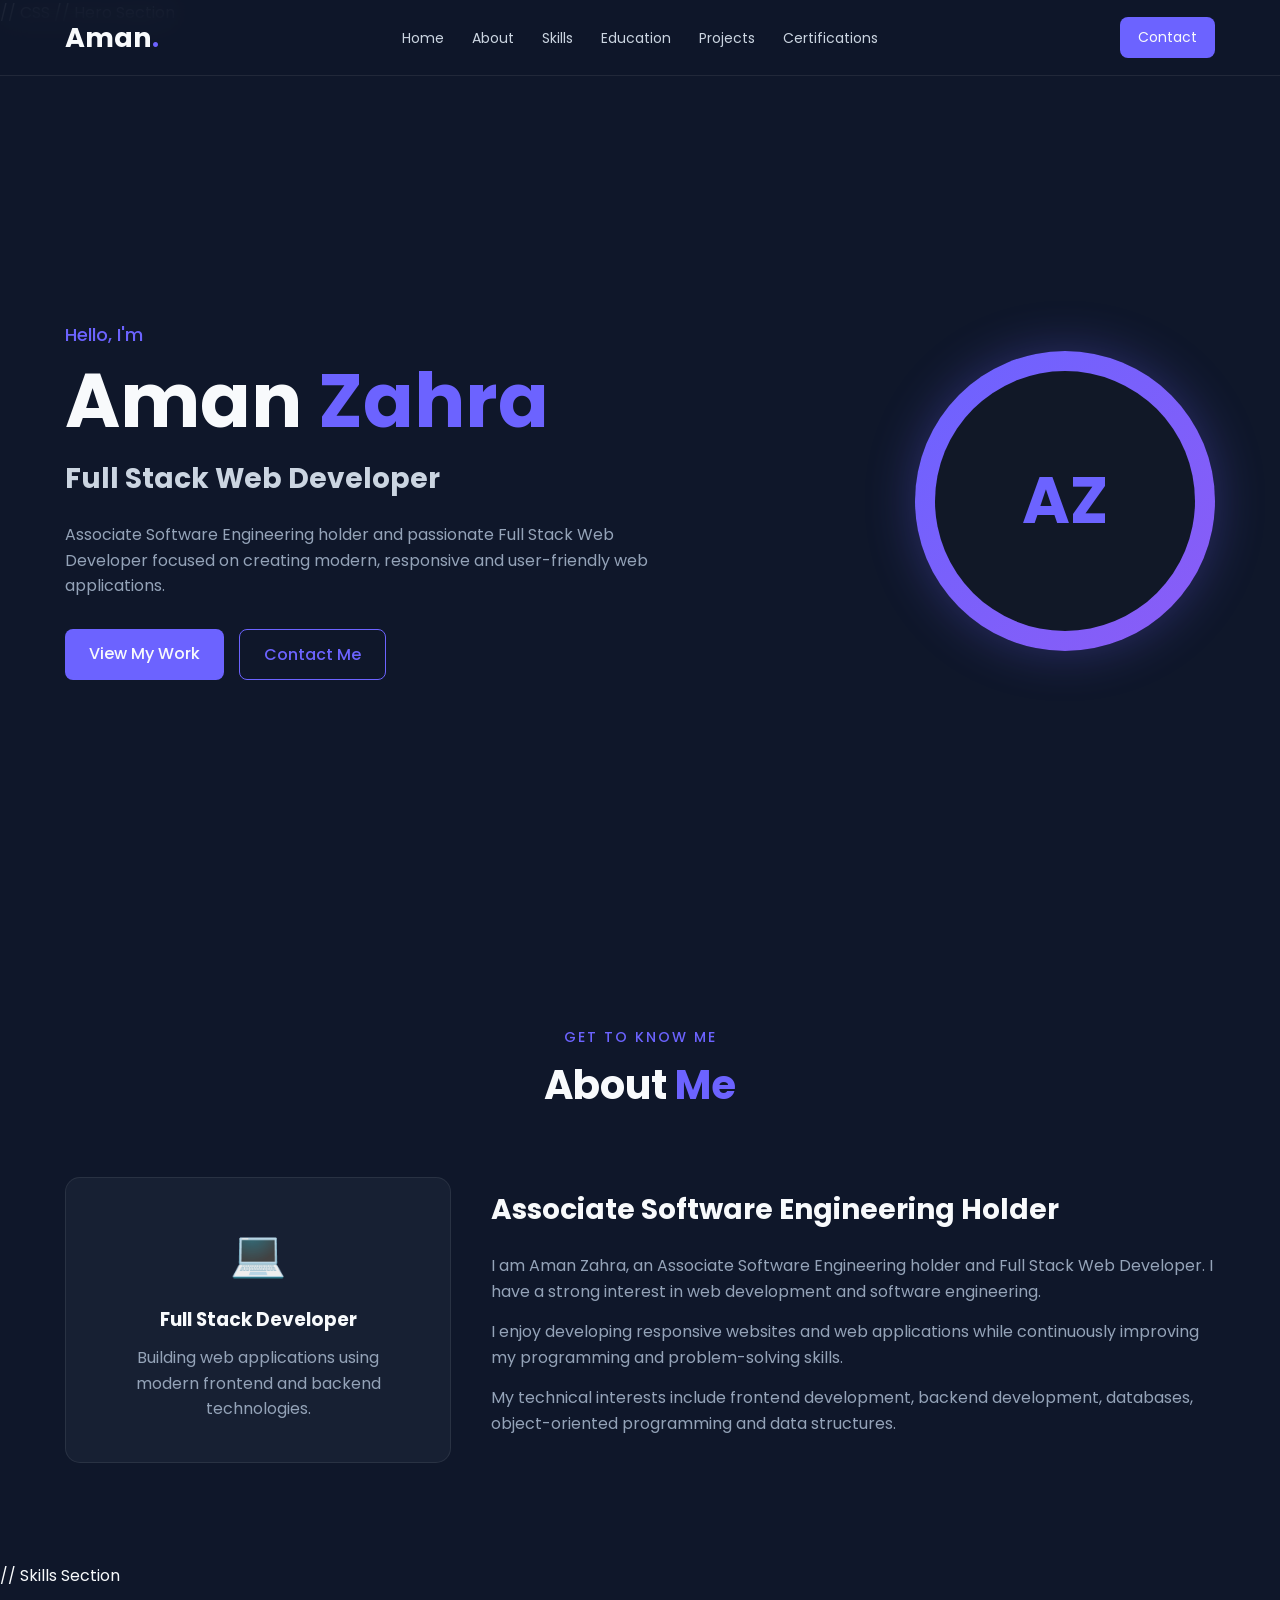
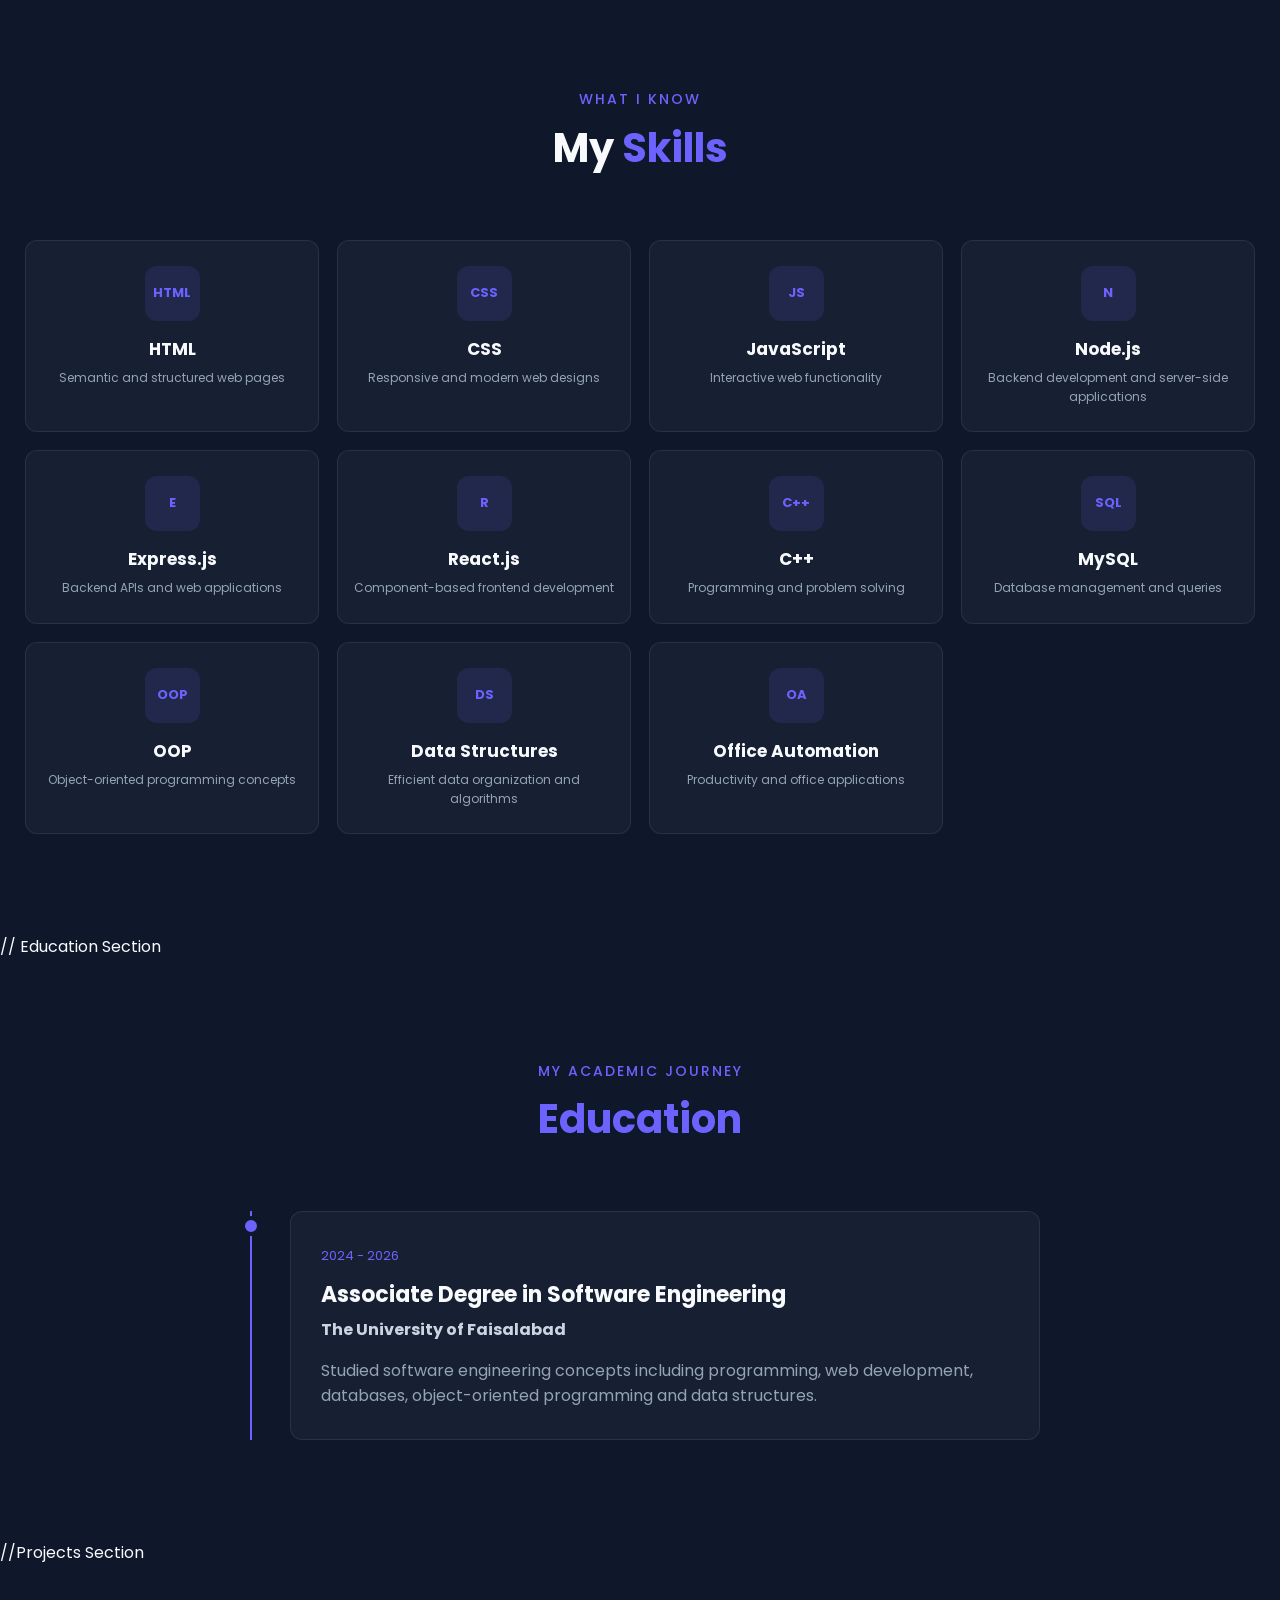
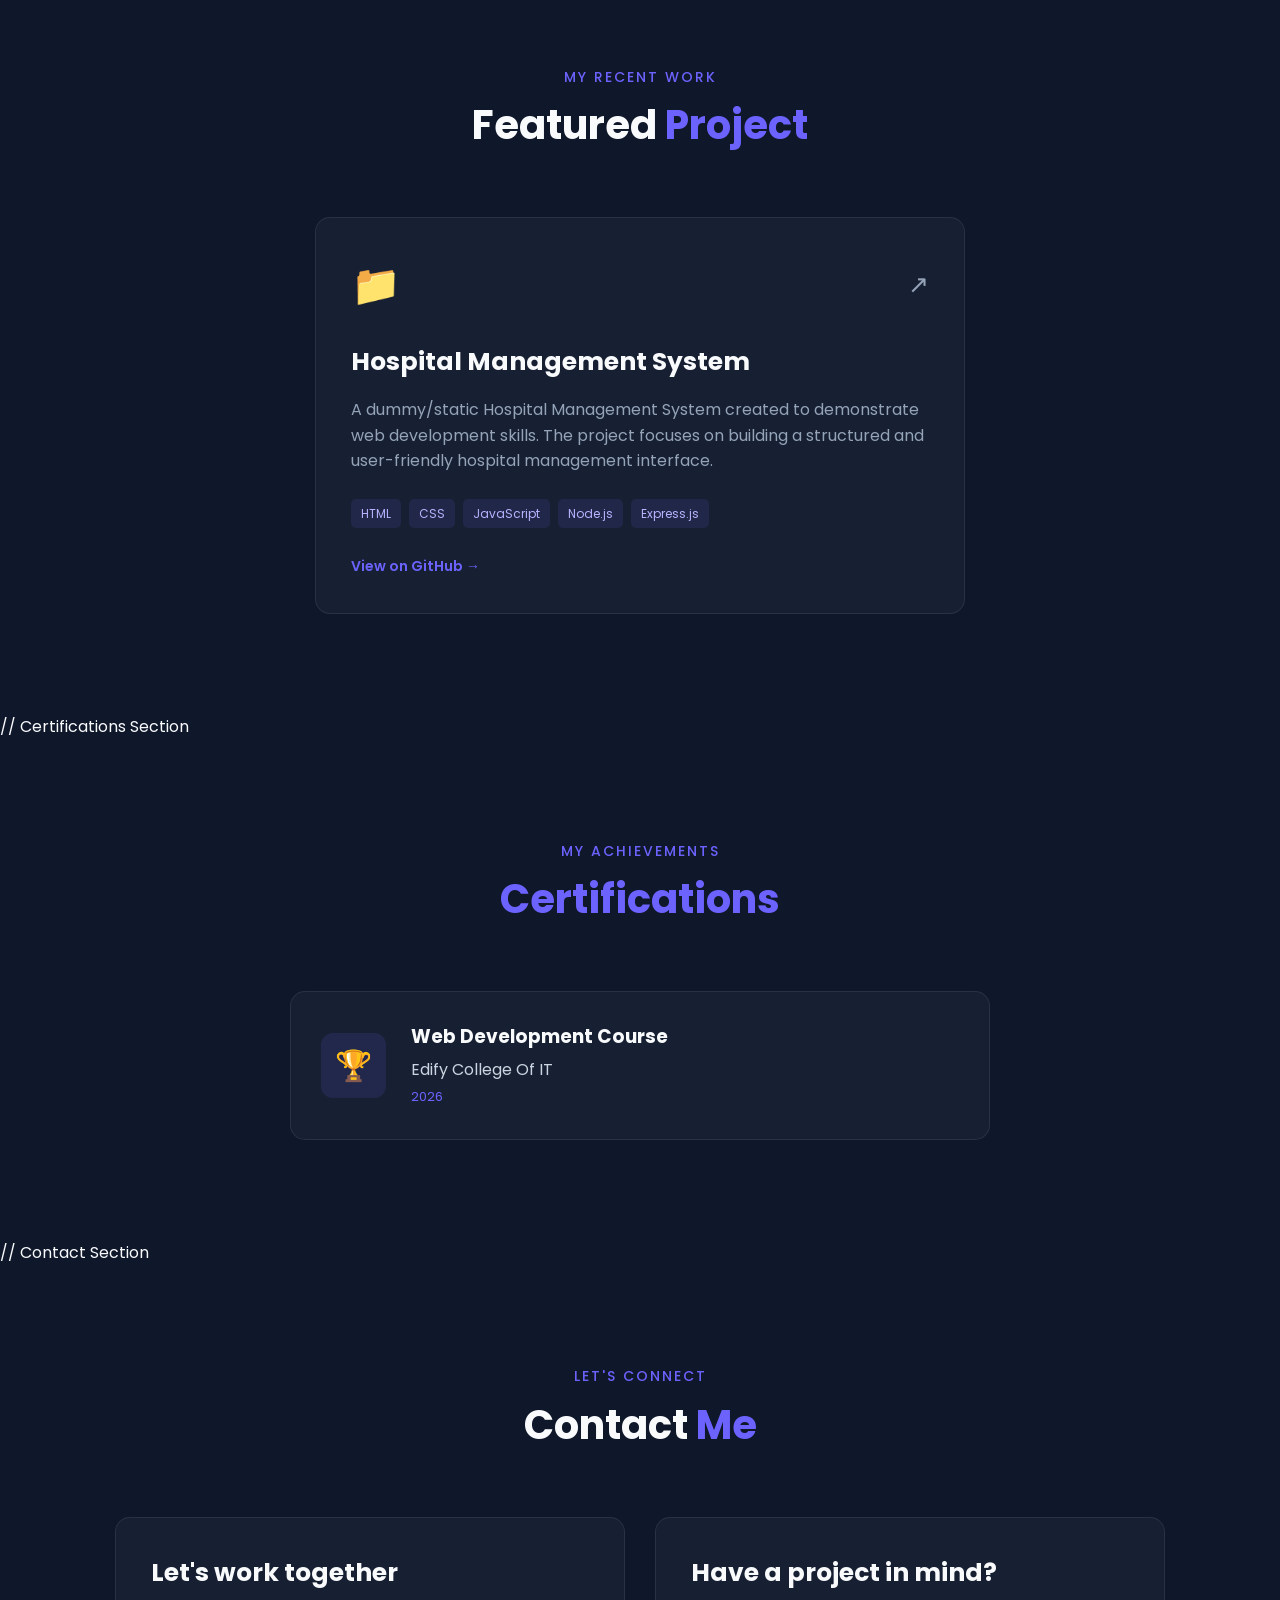
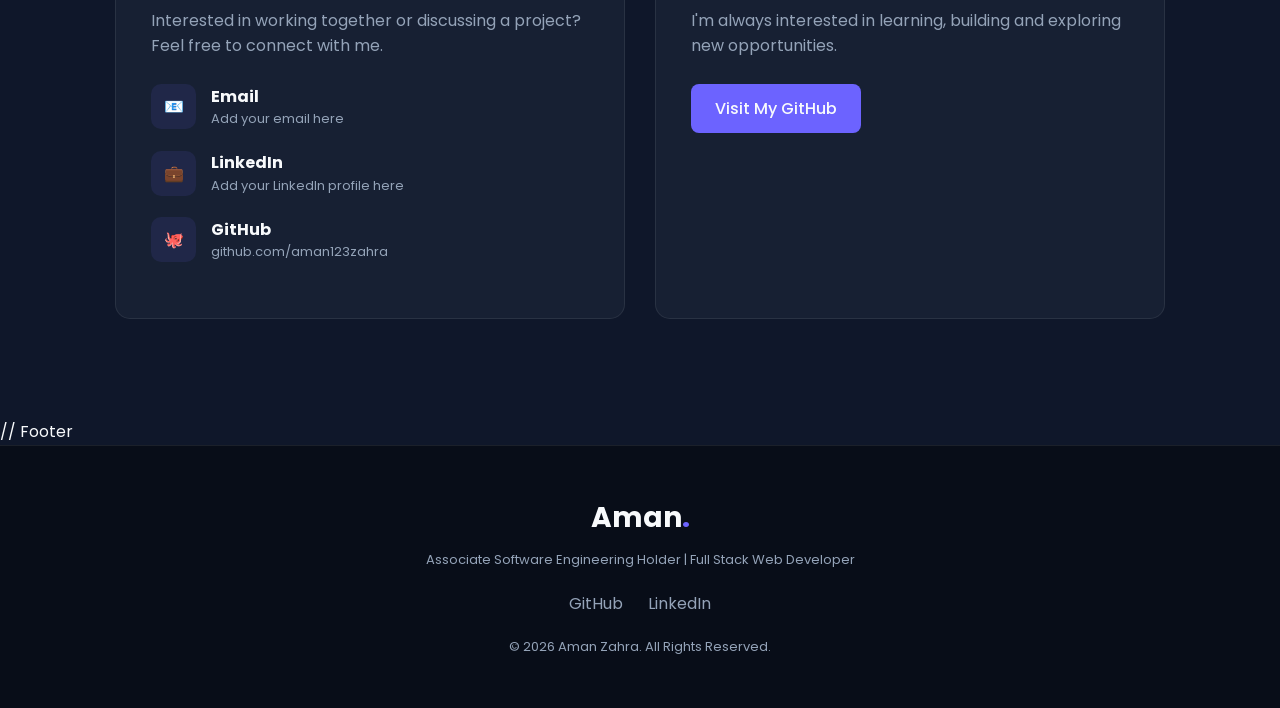
==== index.html @ 06630a05 "updated" ====
<!DOCTYPE html>
<html lang="en">
<head>
    <meta charset="UTF-8">
    <meta name="viewport" content="width=device-width, initial-scale=1.0">

    <title>Aman Zahra | Full Stack Web Developer</title>

    <!-- Google Font -->
    <link rel="preconnect" href="https://fonts.googleapis.com">
    <link rel="preconnect" href="https://fonts.gstatic.com" crossorigin>
    <link href="https://fonts.googleapis.com/css2?family=Poppins:wght@300;400;500;600;700&display=swap" rel="stylesheet">

    // CSS 
    <link rel="stylesheet" href="style.css">
</head>

<body>

    <!-- ===== Navigation ===== -->
    <header>
        <nav class="navbar">
            <div class="logo">Aman<span>.</span></div>

            <ul class="nav-links">
                <li><a href="#home">Home</a></li>
                <li><a href="#about">About</a></li>
                <li><a href="#skills">Skills</a></li>
                <li><a href="#education">Education</a></li>
                <li><a href="#projects">Projects</a></li>
                <li><a href="#certifications">Certifications</a></li>
            </ul>

            <a href="#contact" class="nav-btn">Contact</a>
        </nav>
    </header>


    // Hero Section 
    <section id="home" class="hero">

        <div class="hero-content">
            <p class="hello">Hello, I'm</p>

            <h1>Aman <span>Zahra</span></h1>

            <h2>Full Stack Web Developer</h2>

            <p class="hero-text">
                Associate Software Engineering holder and passionate
                Full Stack Web Developer focused on creating modern,
                responsive and user-friendly web applications.
            </p>

            <div class="hero-buttons">
                <a href="#projects" class="btn primary-btn">
                    View My Work
                </a>

                <a href="#contact" class="btn secondary-btn">
                    Contact Me
                </a>
            </div>
        </div>

        <div class="hero-image">
            <div class="profile-circle">
                <span>AZ</span>
            </div>
        </div>

    </section>


    <!-- ===== About Section ===== -->
    <section id="about" class="section">

        <div class="section-title">
            <p>Get To Know Me</p>
            <h2>About <span>Me</span></h2>
        </div>

        <div class="about-container">

            <div class="about-card">
                <div class="about-icon">💻</div>
                <h3>Full Stack Developer</h3>
                <p>
                    Building web applications using modern frontend
                    and backend technologies.
                </p>
            </div>

            <div class="about-content">
                <h3>Associate Software Engineering Holder</h3>

                <p>
                    I am Aman Zahra, an Associate Software Engineering
                    holder and Full Stack Web Developer. I have a strong
                    interest in web development and software engineering.
                </p>

                <p>
                    I enjoy developing responsive websites and web
                    applications while continuously improving my
                    programming and problem-solving skills.
                </p>

                <p>
                    My technical interests include frontend development,
                    backend development, databases, object-oriented
                    programming and data structures.
                </p>
            </div>

        </div>

    </section>


    // Skills Section 
    <section id="skills" class="section skills-section">

        <div class="section-title">
            <p>What I Know</p>
            <h2>My <span>Skills</span></h2>
        </div>

        <div class="skills-container">

            <div class="skill-card">
                <div class="skill-icon">HTML</div>
                <h3>HTML</h3>
                <p>Semantic and structured web pages</p>
            </div>

            <div class="skill-card">
                <div class="skill-icon">CSS</div>
                <h3>CSS</h3>
                <p>Responsive and modern web designs</p>
            </div>

            <div class="skill-card">
                <div class="skill-icon">JS</div>
                <h3>JavaScript</h3>
                <p>Interactive web functionality</p>
            </div>

            <div class="skill-card">
                <div class="skill-icon">N</div>
                <h3>Node.js</h3>
                <p>Backend development and server-side applications</p>
            </div>

            <div class="skill-card">
                <div class="skill-icon">E</div>
                <h3>Express.js</h3>
                <p>Backend APIs and web applications</p>
            </div>

            <div class="skill-card">
                <div class="skill-icon">R</div>
                <h3>React.js</h3>
                <p>Component-based frontend development</p>
            </div>

            <div class="skill-card">
                <div class="skill-icon">C++</div>
                <h3>C++</h3>
                <p>Programming and problem solving</p>
            </div>

            <div class="skill-card">
                <div class="skill-icon">SQL</div>
                <h3>MySQL</h3>
                <p>Database management and queries</p>
            </div>

            <div class="skill-card">
                <div class="skill-icon">OOP</div>
                <h3>OOP</h3>
                <p>Object-oriented programming concepts</p>
            </div>

            <div class="skill-card">
                <div class="skill-icon">DS</div>
                <h3>Data Structures</h3>
                <p>Efficient data organization and algorithms</p>
            </div>

            <div class="skill-card">
                <div class="skill-icon">OA</div>
                <h3>Office Automation</h3>
                <p>Productivity and office applications</p>
            </div>

        </div>

    </section>


    // Education Section 
    <section id="education" class="section">

        <div class="section-title">
            <p>My Academic Journey</p>
            <h2><span>Education</span></h2>
        </div>

        <div class="timeline">

            <div class="timeline-item">

                <div class="timeline-dot"></div>

                <div class="timeline-content">
                    <span class="date">2024 - 2026</span>

                    <h3>Associate Degree in Software Engineering</h3>

                    <h4>The University of Faisalabad</h4>

                    <p>
                        Studied software engineering concepts including
                        programming, web development, databases,
                        object-oriented programming and data structures.
                    </p>
                </div>

            </div>

        </div>

    </section>


    //Projects Section 
    <section id="projects" class="section projects-section">

        <div class="section-title">
            <p>My Recent Work</p>
            <h2>Featured <span>Project</span></h2>
        </div>

        <div class="project-container">

            <div class="project-card">

                <div class="project-top">
                    <div class="folder-icon">📁</div>

                    <a
                        href="https://github.com/aman123zahra/Hospital-Management-System"
                        target="_blank"
                        class="github-icon"
                        aria-label="View project on GitHub">
                        ↗
                    </a>
                </div>

                <h3>Hospital Management System</h3>

                <p>
                    A dummy/static Hospital Management System created
                    to demonstrate web development skills. The project
                    focuses on building a structured and user-friendly
                    hospital management interface.
                </p>

                <div class="technologies">
                    <span>HTML</span>
                    <span>CSS</span>
                    <span>JavaScript</span>
                    <span>Node.js</span>
                    <span>Express.js</span>
                </div>

                <a
                    href="https://github.com/aman123zahra/Hospital-Management-System"
                    target="_blank"
                    class="project-link">
                    View on GitHub →
                </a>

            </div>

        </div>

    </section>


    // Certifications Section 
    <section id="certifications" class="section">

        <div class="section-title">
            <p>My Achievements</p>
            <h2><span>Certifications</span></h2>
        </div>

        <div class="certificate-container">

            <div class="certificate-card">

                <div class="certificate-icon">
                    🏆
                </div>

                <div>
                    <h3>Web Development Course</h3>

                    <p>
                        Edify College Of IT
                    </p>

                    <span>
                        2026
                    </span>
                </div>

            </div>

        </div>

    </section>


    // Contact Section 
    <section id="contact" class="section contact-section">

        <div class="section-title">
            <p>Let's Connect</p>
            <h2>Contact <span>Me</span></h2>
        </div>

        <div class="contact-container">

            <div class="contact-info">

                <h3>Let's work together</h3>

                <p>
                    Interested in working together or discussing a
                    project? Feel free to connect with me.
                </p>

                <div class="contact-item">
                    <span>📧</span>
                    <div>
                        <strong>Email</strong>
                        <p>Add your email here</p>
                    </div>
                </div>

                <div class="contact-item">
                    <span>💼</span>
                    <div>
                        <strong>LinkedIn</strong>
                        <p>Add your LinkedIn profile here</p>
                    </div>
                </div>

                <div class="contact-item">
                    <span>🐙</span>
                    <div>
                        <strong>GitHub</strong>
                        <p>github.com/aman123zahra</p>
                    </div>
                </div>

            </div>

            <div class="contact-box">

                <h3>Have a project in mind?</h3>

                <p>
                    I'm always interested in learning, building and
                    exploring new opportunities.
                </p>

                <a
                    href="https://github.com/aman123zahra"
                    target="_blank"
                    class="btn primary-btn">
                    Visit My GitHub
                </a>

            </div>

        </div>

    </section>


    // Footer 
    <footer>

        <div class="footer-content">

            <h2>Aman<span>.</span></h2>

            <p>
                Associate Software Engineering Holder |
                Full Stack Web Developer
            </p>

            <div class="social-links">

                <a
                    href="https://github.com/aman123zahra"
                    target="_blank">
                    GitHub
                </a>

                <a href="#" target="_blank">
                    LinkedIn
                </a>

            </div>

            <p class="copyright">
                © 2026 Aman Zahra. All Rights Reserved.
            </p>

        </div>

    </footer>

</body>
</html>
---- style.css ----
/* =========================================
   GLOBAL STYLES
========================================= */

* {
    margin: 0;
    padding: 0;
    box-sizing: border-box;
    scroll-behavior: smooth;
}

:root {
    --primary: #6c63ff;
    --secondary: #8b5cf6;
    --dark: #0f172a;
    --dark-2: #111827;
    --card: #172033;
    --text: #f8fafc;
    --muted: #94a3b8;
    --border: rgba(255, 255, 255, 0.08);
}

body {
    font-family: "Poppins", sans-serif;
    background: var(--dark);
    color: var(--text);
    line-height: 1.6;
}

a {
    text-decoration: none;
    color: inherit;
}

ul {
    list-style: none;
}


/* =========================================
   NAVIGATION
========================================= */

header {
    width: 100%;
    position: fixed;
    top: 0;
    left: 0;
    z-index: 1000;
    background: rgba(15, 23, 42, 0.9);
    backdrop-filter: blur(15px);
    border-bottom: 1px solid var(--border);
}

.navbar {
    max-width: 1200px;
    margin: auto;
    height: 75px;
    padding: 0 25px;

    display: flex;
    align-items: center;
    justify-content: space-between;
}

.logo {
    font-size: 27px;
    font-weight: 700;
}

.logo span,
.footer-content h2 span {
    color: var(--primary);
}

.nav-links {
    display: flex;
    gap: 28px;
}

.nav-links a {
    color: #cbd5e1;
    font-size: 14px;
    transition: 0.3s;
}

.nav-links a:hover {
    color: var(--primary);
}

.nav-btn {
    background: var(--primary);
    padding: 9px 18px;
    border-radius: 8px;
    font-size: 14px;
    transition: 0.3s;
}

.nav-btn:hover {
    background: var(--secondary);
    transform: translateY(-2px);
}


/* =========================================
   HERO
========================================= */

.hero {
    min-height: 100vh;
    max-width: 1200px;
    margin: auto;
    padding: 120px 25px 70px;

    display: flex;
    align-items: center;
    justify-content: space-between;
    gap: 60px;
}

.hero-content {
    max-width: 680px;
}

.hello {
    color: var(--primary);
    font-size: 18px;
    font-weight: 500;
    margin-bottom: 10px;
}

.hero h1 {
    font-size: clamp(45px, 7vw, 75px);
    line-height: 1.1;
    margin-bottom: 15px;
}

.hero h1 span {
    color: var(--primary);
}

.hero h2 {
    color: #cbd5e1;
    font-size: 28px;
    margin-bottom: 20px;
}

.hero-text {
    color: var(--muted);
    max-width: 620px;
    margin-bottom: 30px;
}

.hero-buttons {
    display: flex;
    gap: 15px;
    flex-wrap: wrap;
}

.btn {
    display: inline-block;
    padding: 12px 24px;
    border-radius: 8px;
    font-weight: 500;
    transition: 0.3s;
}

.primary-btn {
    background: var(--primary);
}

.primary-btn:hover {
    background: var(--secondary);
    transform: translateY(-3px);
}

.secondary-btn {
    border: 1px solid var(--primary);
    color: var(--primary);
}

.secondary-btn:hover {
    background: var(--primary);
    color: white;
}


/* Profile Circle */

.hero-image {
    display: flex;
    justify-content: center;
    align-items: center;
}

.profile-circle {
    width: 300px;
    height: 300px;

    border-radius: 50%;

    background:
        linear-gradient(
            135deg,
            var(--primary),
            var(--secondary)
        );

    display: flex;
    align-items: center;
    justify-content: center;

    box-shadow:
        0 0 50px rgba(108, 99, 255, 0.3);

    animation: floating 4s ease-in-out infinite;
}

.profile-circle span {
    width: 260px;
    height: 260px;

    border-radius: 50%;

    background: var(--dark-2);

    display: flex;
    align-items: center;
    justify-content: center;

    font-size: 65px;
    font-weight: 700;
    color: var(--primary);
}

@keyframes floating {

    0%,
    100% {
        transform: translateY(0);
    }

    50% {
        transform: translateY(-15px);
    }
}


/* =========================================
   COMMON SECTION
========================================= */

.section {
    max-width: 1200px;
    margin: auto;
    padding: 100px 25px;
}

.section-title {
    text-align: center;
    margin-bottom: 60px;
}

.section-title p {
    color: var(--primary);
    font-size: 14px;
    font-weight: 500;
    text-transform: uppercase;
    letter-spacing: 2px;
}

.section-title h2 {
    font-size: 40px;
    margin-top: 5px;
}

.section-title h2 span {
    color: var(--primary);
}


/* =========================================
   ABOUT
========================================= */

.about-container {
    display: grid;
    grid-template-columns: 0.8fr 1.5fr;
    gap: 40px;
    align-items: center;
}

.about-card {
    background: var(--card);
    border: 1px solid var(--border);
    padding: 40px;
    border-radius: 15px;
    text-align: center;
}

.about-icon {
    font-size: 45px;
    margin-bottom: 15px;
}

.about-card h3 {
    margin-bottom: 10px;
}

.about-card p,
.about-content p {
    color: var(--muted);
}

.about-content h3 {
    font-size: 28px;
    margin-bottom: 20px;
}

.about-content p {
    margin-bottom: 15px;
}


/* =========================================
   SKILLS
========================================= */

.skills-section {
    max-width: 1300px;
}

.skills-container {
    display: grid;
    grid-template-columns: repeat(4, 1fr);
    gap: 18px;
}

.skill-card {
    background: var(--card);
    border: 1px solid var(--border);
    border-radius: 12px;
    padding: 25px 15px;
    text-align: center;

    transition: 0.3s;
}

.skill-card:hover {
    transform: translateY(-7px);
    border-color: var(--primary);
    box-shadow: 0 10px 30px rgba(108, 99, 255, 0.12);
}

.skill-icon {
    width: 55px;
    height: 55px;

    margin: auto auto 15px;

    border-radius: 12px;

    display: flex;
    align-items: center;
    justify-content: center;

    background: rgba(108, 99, 255, 0.12);
    color: var(--primary);

    font-weight: 700;
    font-size: 13px;
}

.skill-card h3 {
    font-size: 17px;
    margin-bottom: 5px;
}

.skill-card p {
    color: var(--muted);
    font-size: 12px;
}


/* =========================================
   EDUCATION
========================================= */

.timeline {
    max-width: 800px;
    margin: auto;
    position: relative;
}

.timeline::before {
    content: "";
    position: absolute;
    left: 10px;
    top: 0;
    height: 100%;
    width: 2px;
    background: var(--primary);
}

.timeline-item {
    position: relative;
    padding-left: 50px;
}

.timeline-dot {
    position: absolute;
    left: 1px;
    top: 5px;

    width: 20px;
    height: 20px;

    border-radius: 50%;

    background: var(--primary);
    border: 4px solid var(--dark);
}

.timeline-content {
    background: var(--card);
    border: 1px solid var(--border);
    border-radius: 12px;
    padding: 30px;
}

.timeline-content .date {
    display: inline-block;
    color: var(--primary);
    font-size: 13px;
    margin-bottom: 10px;
}

.timeline-content h3 {
    font-size: 22px;
    margin-bottom: 5px;
}

.timeline-content h4 {
    color: #cbd5e1;
    margin-bottom: 15px;
}

.timeline-content p {
    color: var(--muted);
}


/* =========================================
   PROJECTS
========================================= */

.projects-section {
    max-width: 1000px;
}

.project-container {
    display: flex;
    justify-content: center;
}

.project-card {
    width: 100%;
    max-width: 650px;

    background: var(--card);
    border: 1px solid var(--border);

    padding: 35px;
    border-radius: 15px;

    transition: 0.3s;
}

.project-card:hover {
    transform: translateY(-8px);
    border-color: var(--primary);
    box-shadow: 0 20px 40px rgba(0, 0, 0, 0.25);
}

.project-top {
    display: flex;
    align-items: center;
    justify-content: space-between;

    margin-bottom: 25px;
}

.folder-icon {
    font-size: 40px;
}

.github-icon {
    font-size: 25px;
    color: var(--muted);
    transition: 0.3s;
}

.github-icon:hover {
    color: var(--primary);
}

.project-card h3 {
    font-size: 25px;
    margin-bottom: 15px;
}

.project-card > p {
    color: var(--muted);
    margin-bottom: 25px;
}

.technologies {
    display: flex;
    flex-wrap: wrap;
    gap: 8px;
    margin-bottom: 25px;
}

.technologies span {
    background: rgba(108, 99, 255, 0.1);
    color: #b8b2ff;

    padding: 5px 10px;
    border-radius: 5px;

    font-size: 12px;
}

.project-link {
    color: var(--primary);
    font-size: 14px;
    font-weight: 600;
}


/* =========================================
   CERTIFICATIONS
========================================= */

.certificate-container {
    max-width: 700px;
    margin: auto;
}

.certificate-card {
    background: var(--card);
    border: 1px solid var(--border);

    padding: 30px;

    border-radius: 15px;

    display: flex;
    align-items: center;
    gap: 25px;

    transition: 0.3s;
}

.certificate-card:hover {
    border-color: var(--primary);
    transform: translateY(-5px);
}

.certificate-icon {
    width: 65px;
    height: 65px;

    border-radius: 12px;

    display: flex;
    align-items: center;
    justify-content: center;

    background: rgba(108, 99, 255, 0.12);

    font-size: 30px;
}

.certificate-card h3 {
    margin-bottom: 5px;
}

.certificate-card p {
    color: #cbd5e1;
}

.certificate-card span {
    color: var(--primary);
    font-size: 13px;
}


/* =========================================
   CONTACT
========================================= */

.contact-section {
    max-width: 1100px;
}

.contact-container {
    display: grid;
    grid-template-columns: 1fr 1fr;
    gap: 30px;
}

.contact-info,
.contact-box {
    background: var(--card);
    border: 1px solid var(--border);
    border-radius: 15px;
    padding: 35px;
}

.contact-info h3,
.contact-box h3 {
    font-size: 25px;
    margin-bottom: 15px;
}

.contact-info > p,
.contact-box > p {
    color: var(--muted);
    margin-bottom: 25px;
}

.contact-item {
    display: flex;
    align-items: center;
    gap: 15px;
    margin-bottom: 20px;
}

.contact-item > span {
    width: 45px;
    height: 45px;

    display: flex;
    align-items: center;
    justify-content: center;

    background: rgba(108, 99, 255, 0.1);

    border-radius: 10px;
}

.contact-item p {
    color: var(--muted);
    font-size: 13px;
}


/* =========================================
   FOOTER
========================================= */

footer {
    background: #080d18;
    border-top: 1px solid var(--border);
    padding: 50px 25px;
    text-align: center;
}

.footer-content h2 {
    font-size: 28px;
    margin-bottom: 10px;
}

.footer-content > p {
    color: var(--muted);
    font-size: 13px;
}

.social-links {
    display: flex;
    justify-content: center;
    gap: 25px;
    margin: 20px 0;
}

.social-links a {
    color: var(--muted);
    transition: 0.3s;
}

.social-links a:hover {
    color: var(--primary);
}

.copyright {
    margin-top: 20px;
}


/* =========================================
   RESPONSIVE DESIGN
========================================= */

@media (max-width: 900px) {

    .nav-links {
        display: none;
    }

    .hero {
        text-align: center;
        flex-direction: column-reverse;
        justify-content: center;
    }

    .hero-buttons {
        justify-content: center;
    }

    .skills-container {
        grid-template-columns: repeat(2, 1fr);
    }

    .about-container {
        grid-template-columns: 1fr;
    }

    .contact-container {
        grid-template-columns: 1fr;
    }
}


@media (max-width: 600px) {

    .navbar {
        padding: 0 15px;
    }

    .nav-btn {
        display: none;
    }

    .hero {
        padding-left: 18px;
        padding-right: 18px;
    }

    .hero h1 {
        font-size: 45px;
    }

    .hero h2 {
        font-size: 22px;
    }

    .profile-circle {
        width: 220px;
        height: 220px;
    }

    .profile-circle span {
        width: 190px;
        height: 190px;
        font-size: 45px;
    }

    .section {
        padding: 75px 18px;
    }

    .section-title h2 {
        font-size: 32px;
    }

    .skills-container {
        grid-template-columns: 1fr 1fr;
        gap: 12px;
    }

    .skill-card {
        padding: 20px 10px;
    }

    .project-card {
        padding: 25px;
    }

    .certificate-card {
        padding: 20px;
    }

    .contact-info,
    .contact-box {
        padding: 25px;
    }
}


@media (max-width: 400px) {

    .skills-container {
        grid-template-columns: 1fr;
    }

    .hero h1 {
        font-size: 38px;
    }

    .hero-buttons {
        flex-direction: column;
    }

    .btn {
        text-align: center;
    }
}
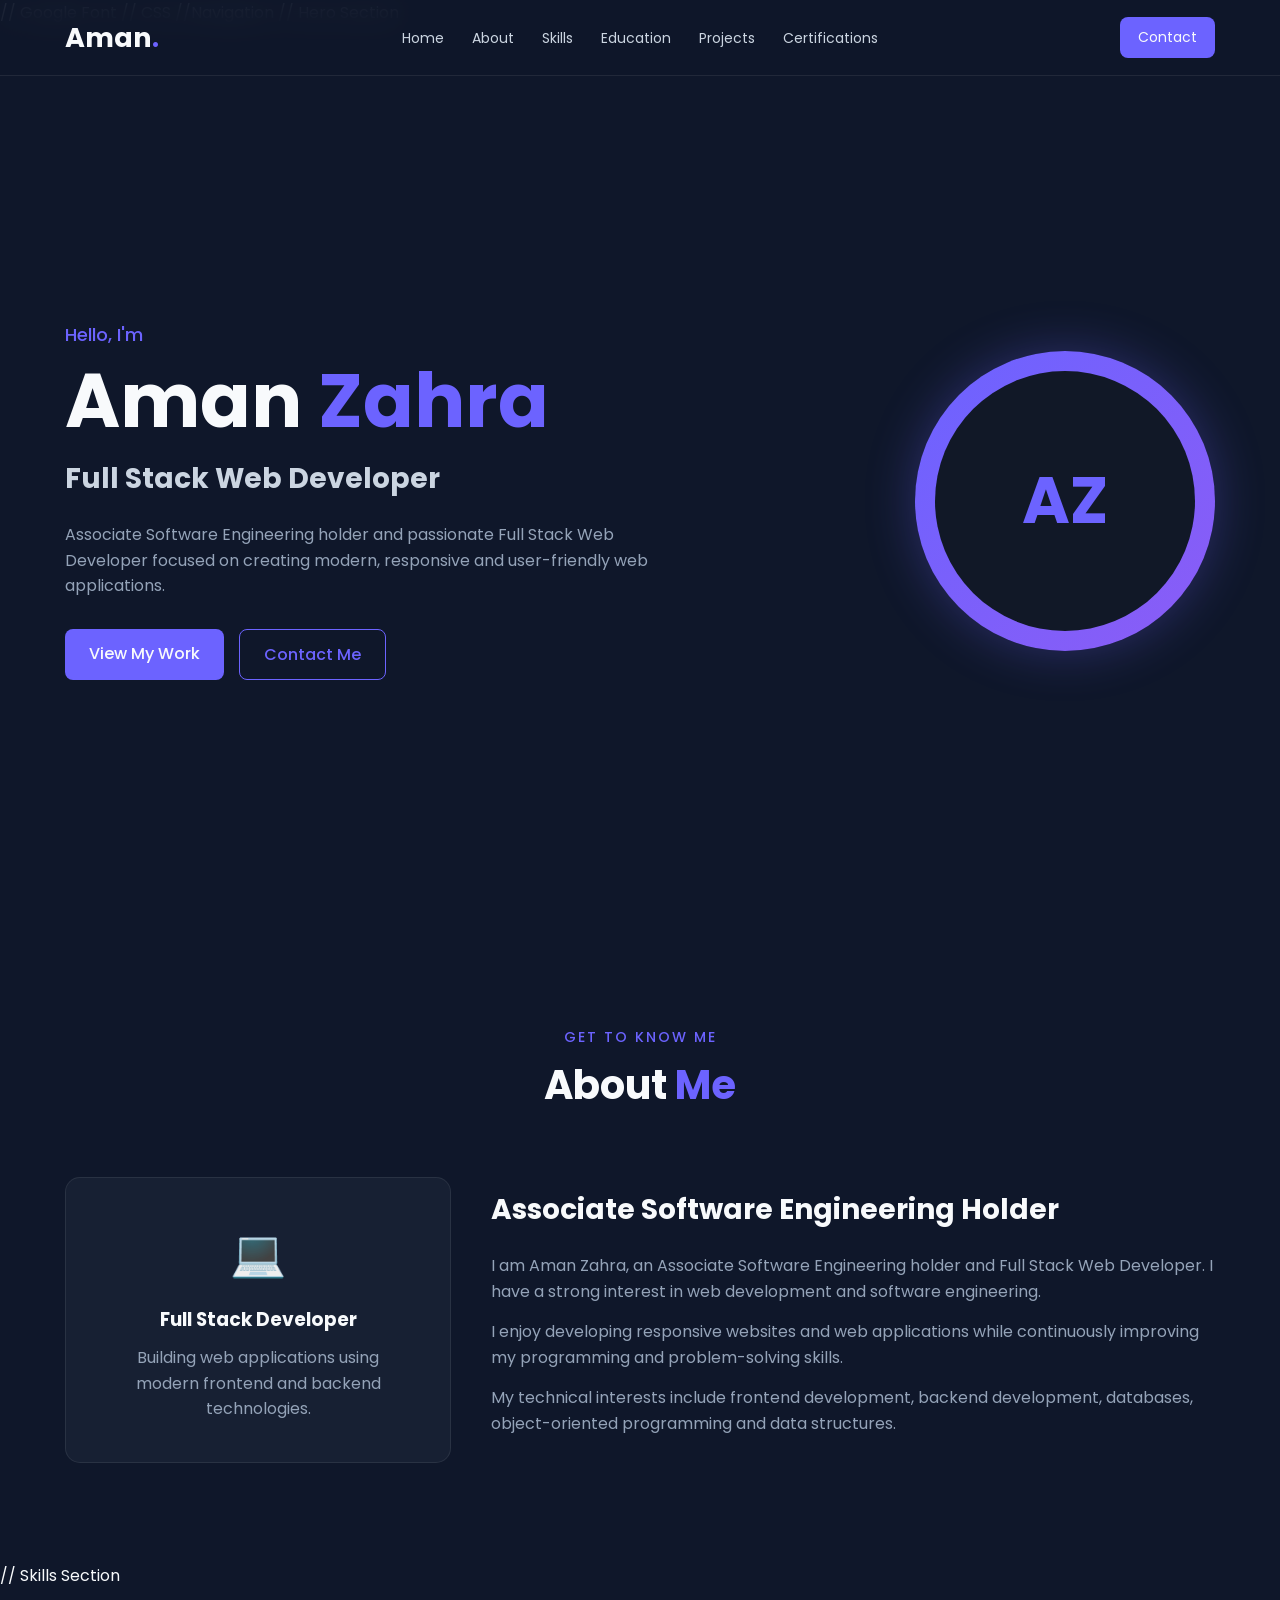
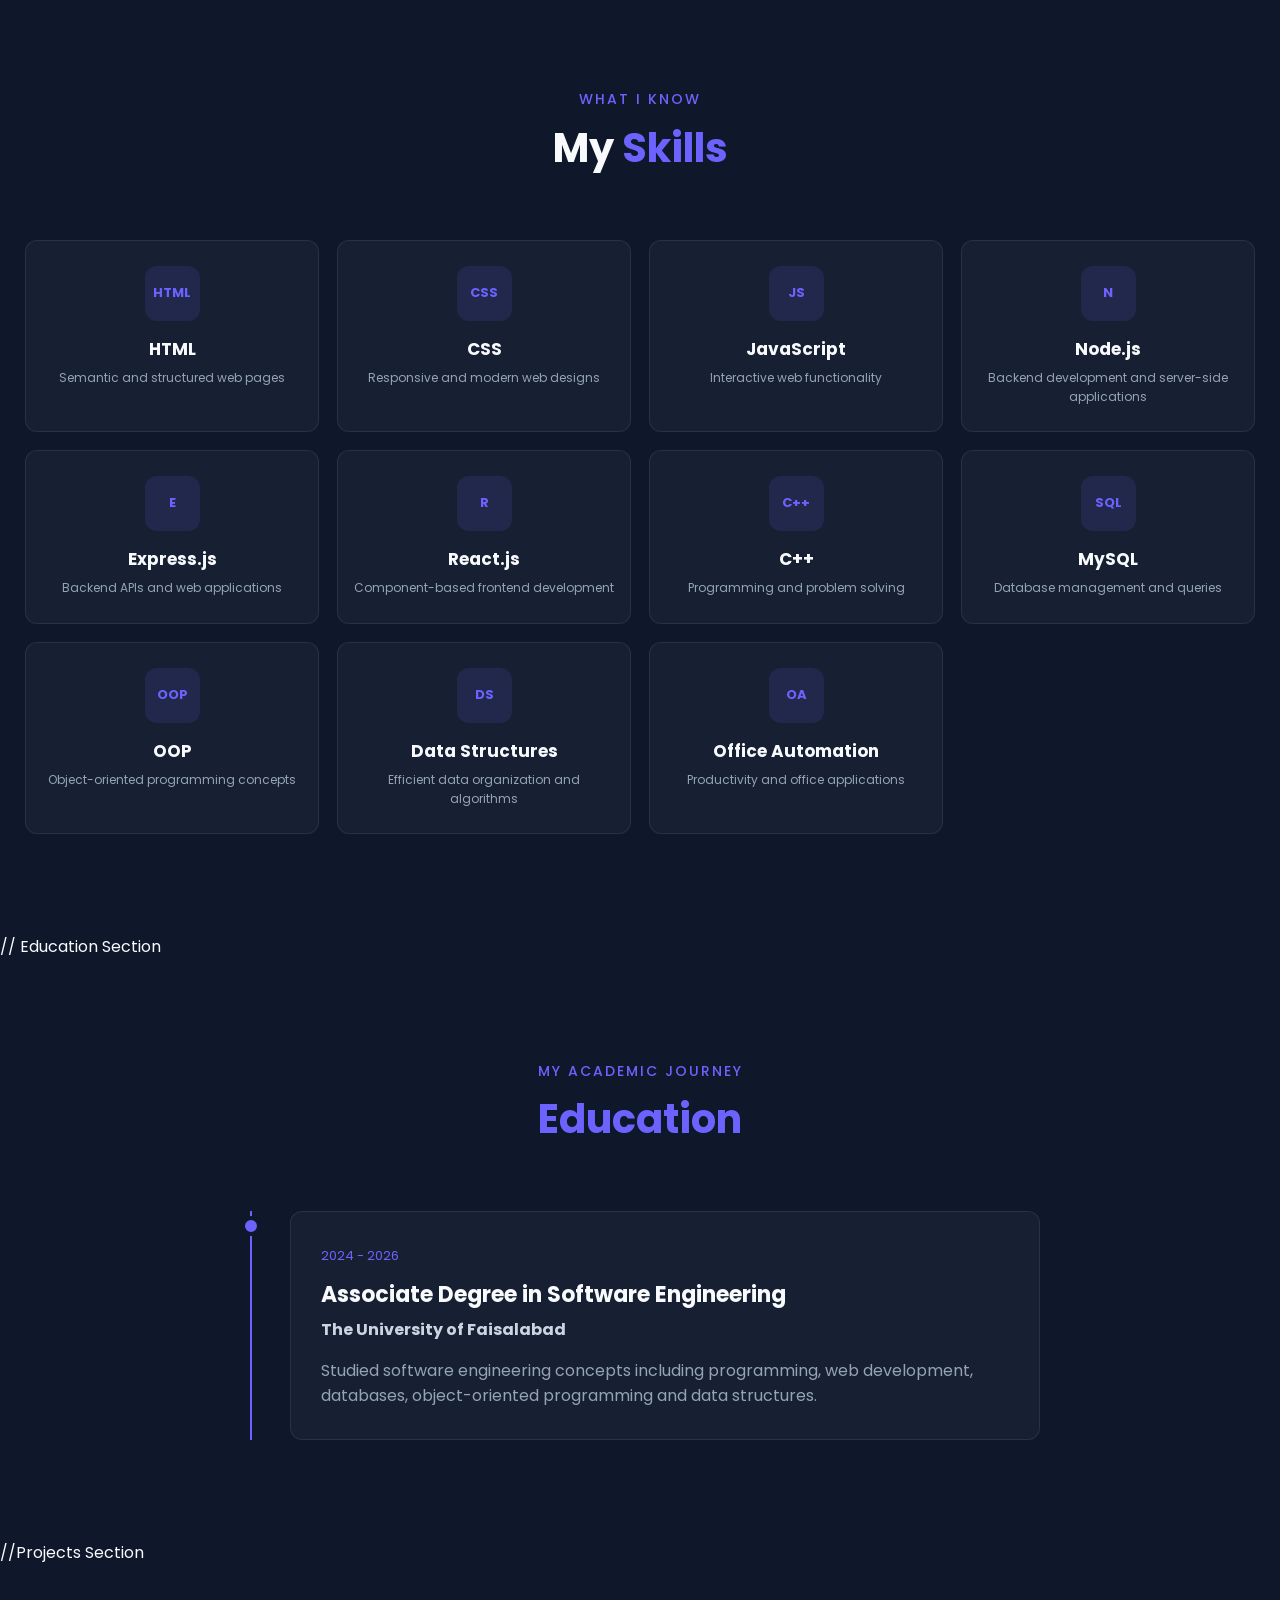
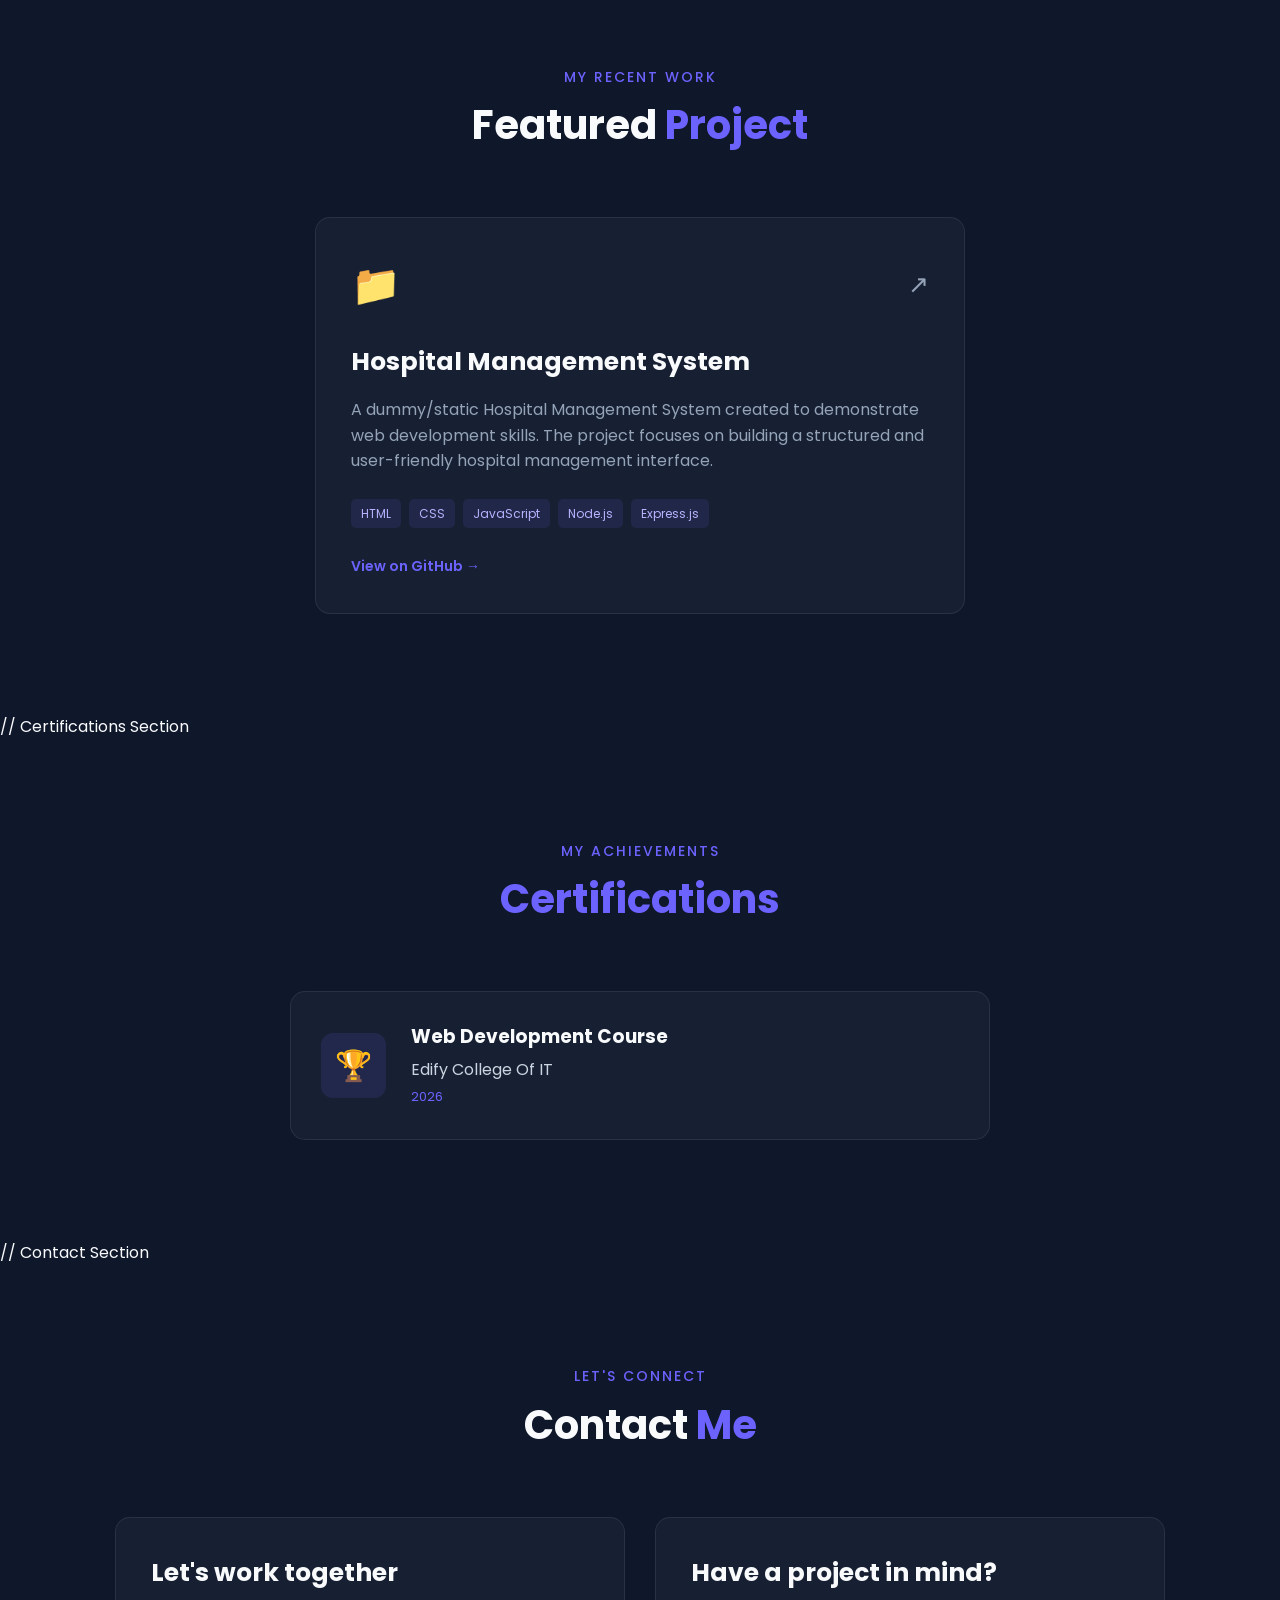
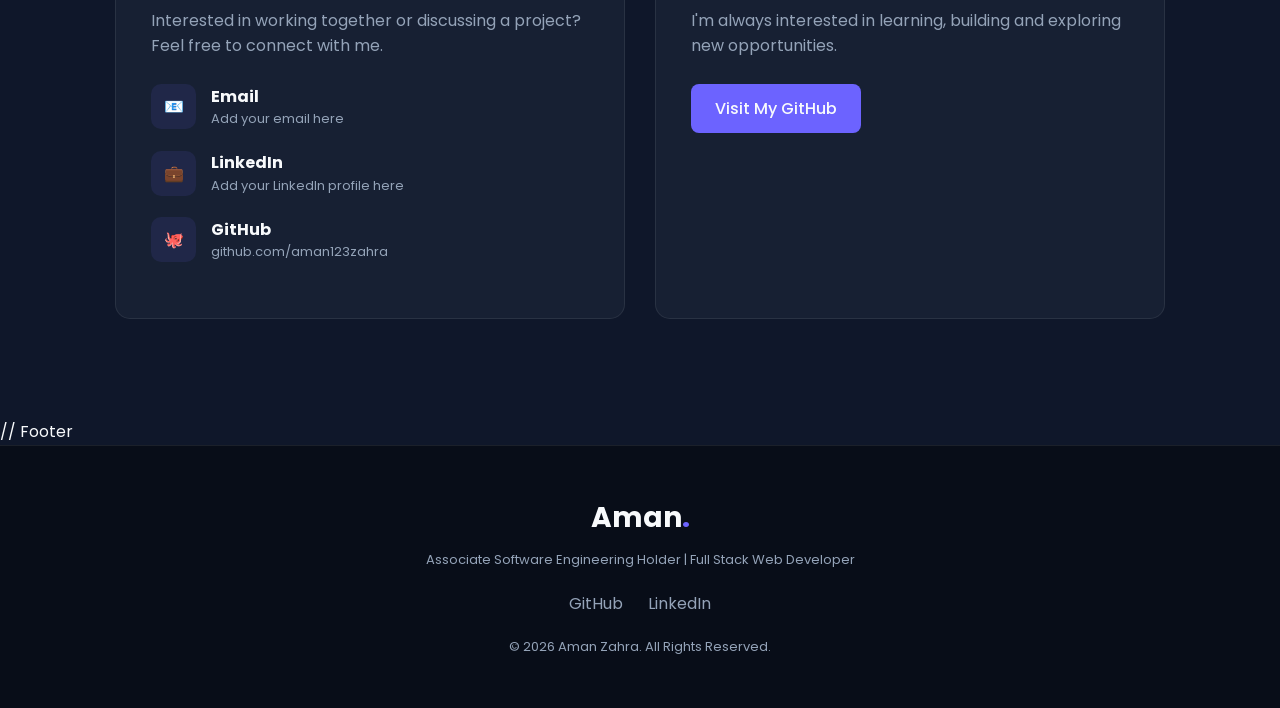
==== commit ee11db85: "Update index.html" ====
--- a/index.html
+++ b/index.html
@@ -6,7 +6,7 @@
 
     <title>Aman Zahra | Full Stack Web Developer</title>
 
-    <!-- Google Font -->
+    // Google Font 
     <link rel="preconnect" href="https://fonts.googleapis.com">
     <link rel="preconnect" href="https://fonts.gstatic.com" crossorigin>
     <link href="https://fonts.googleapis.com/css2?family=Poppins:wght@300;400;500;600;700&display=swap" rel="stylesheet">
@@ -17,7 +17,7 @@
 
 <body>
 
-    <!-- ===== Navigation ===== -->
+    //Navigation 
     <header>
         <nav class="navbar">
             <div class="logo">Aman<span>.</span></div>
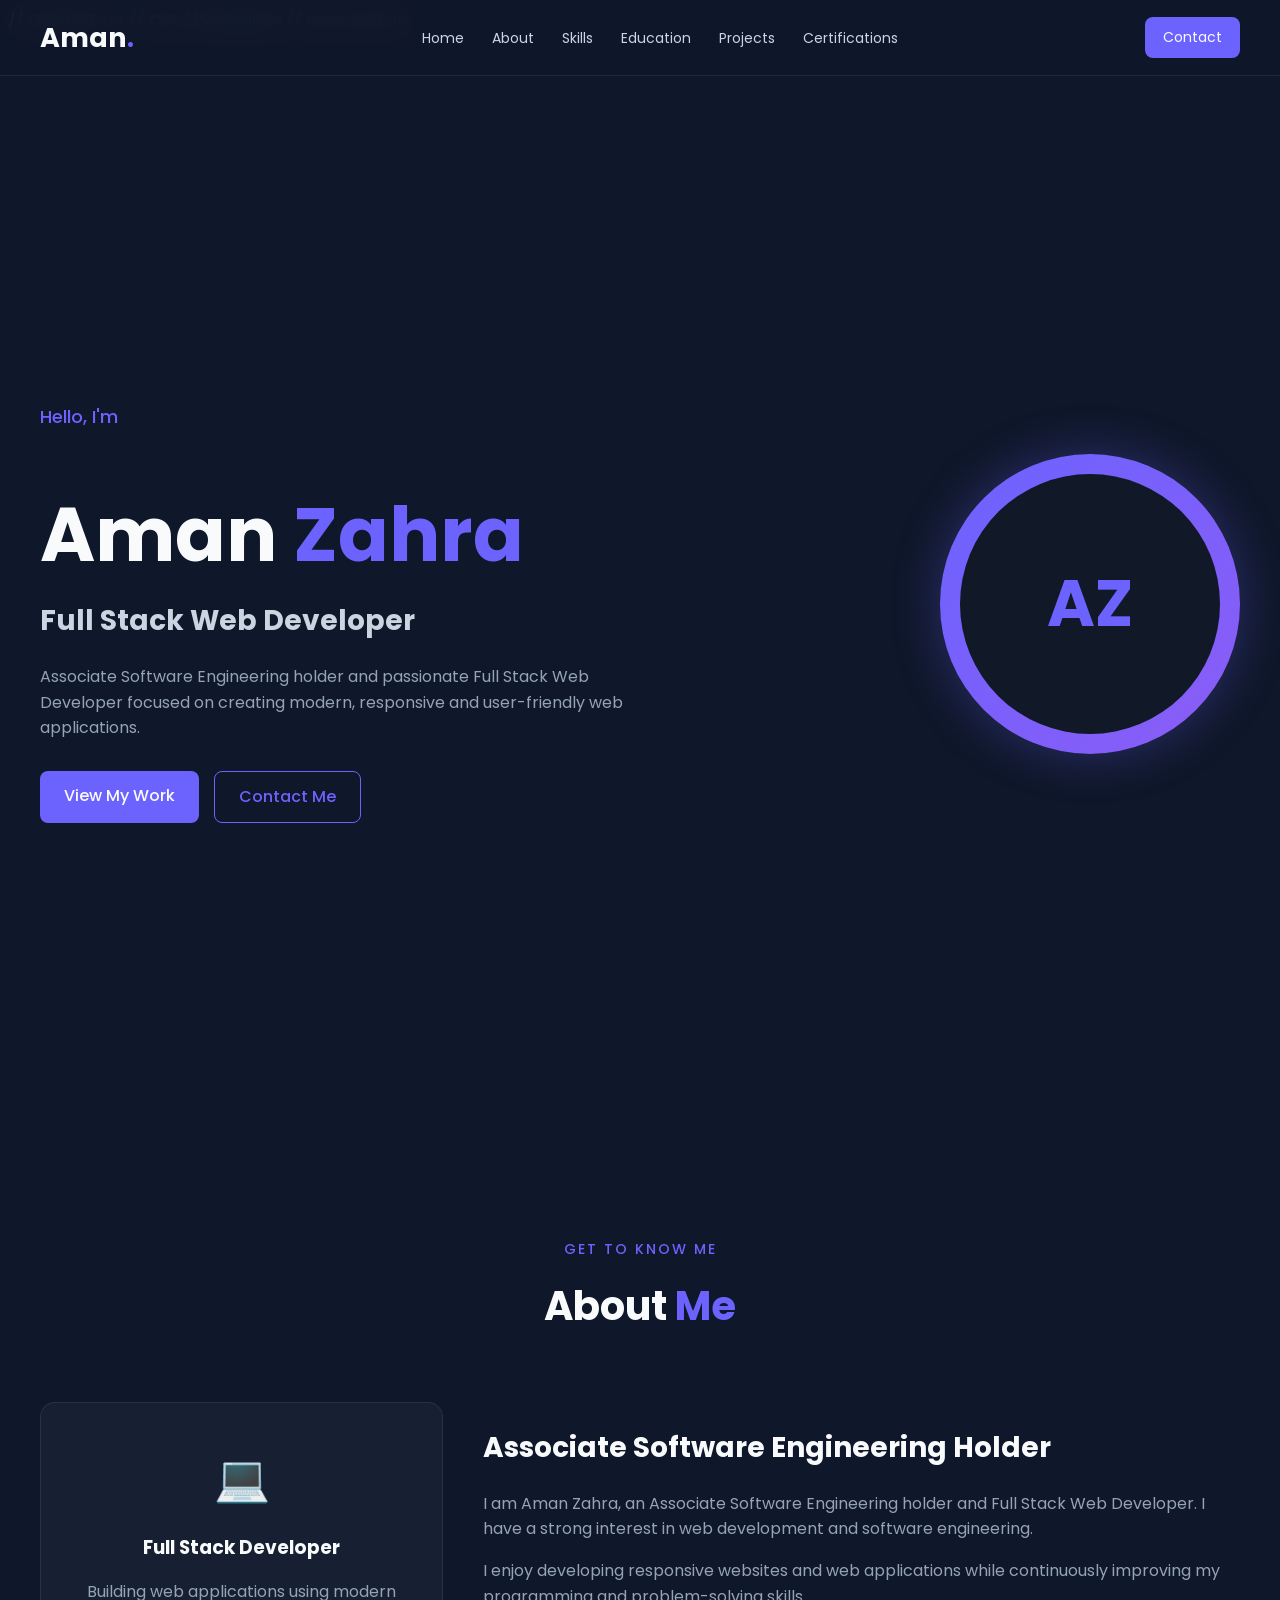
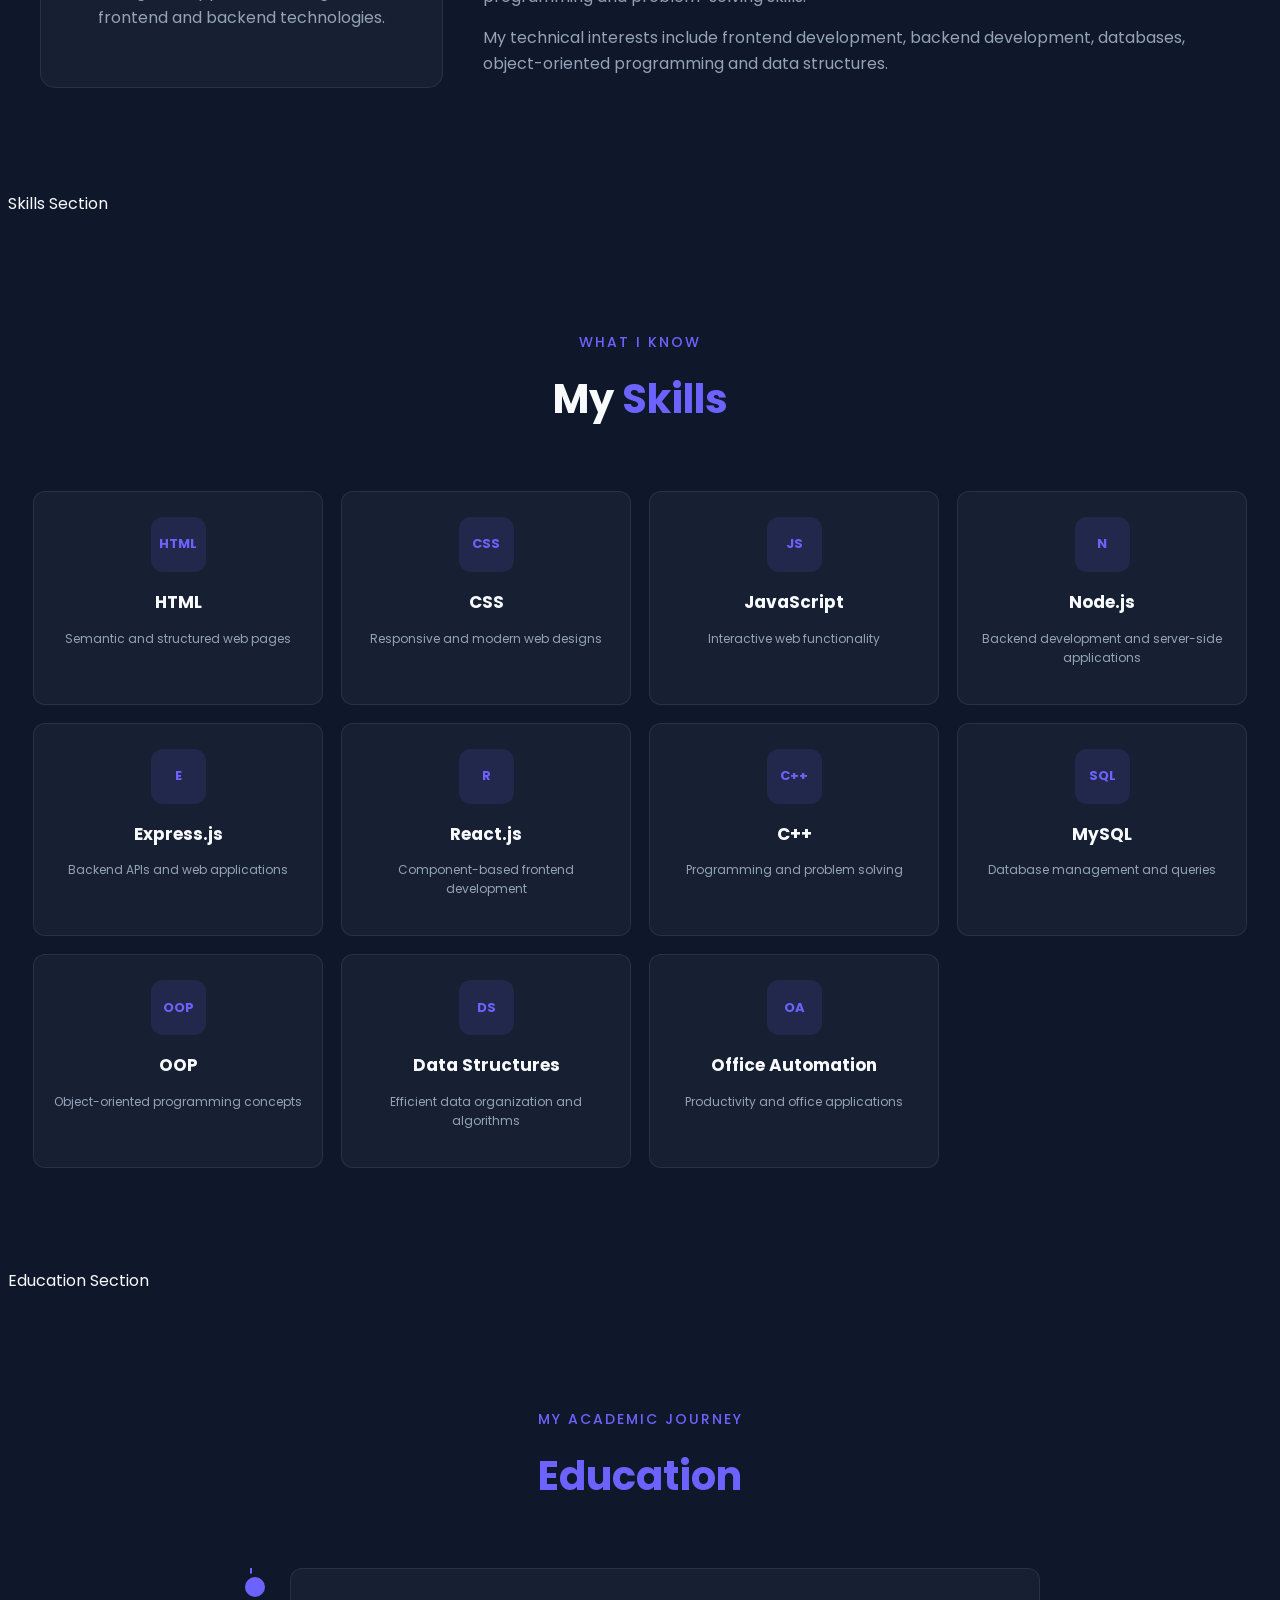
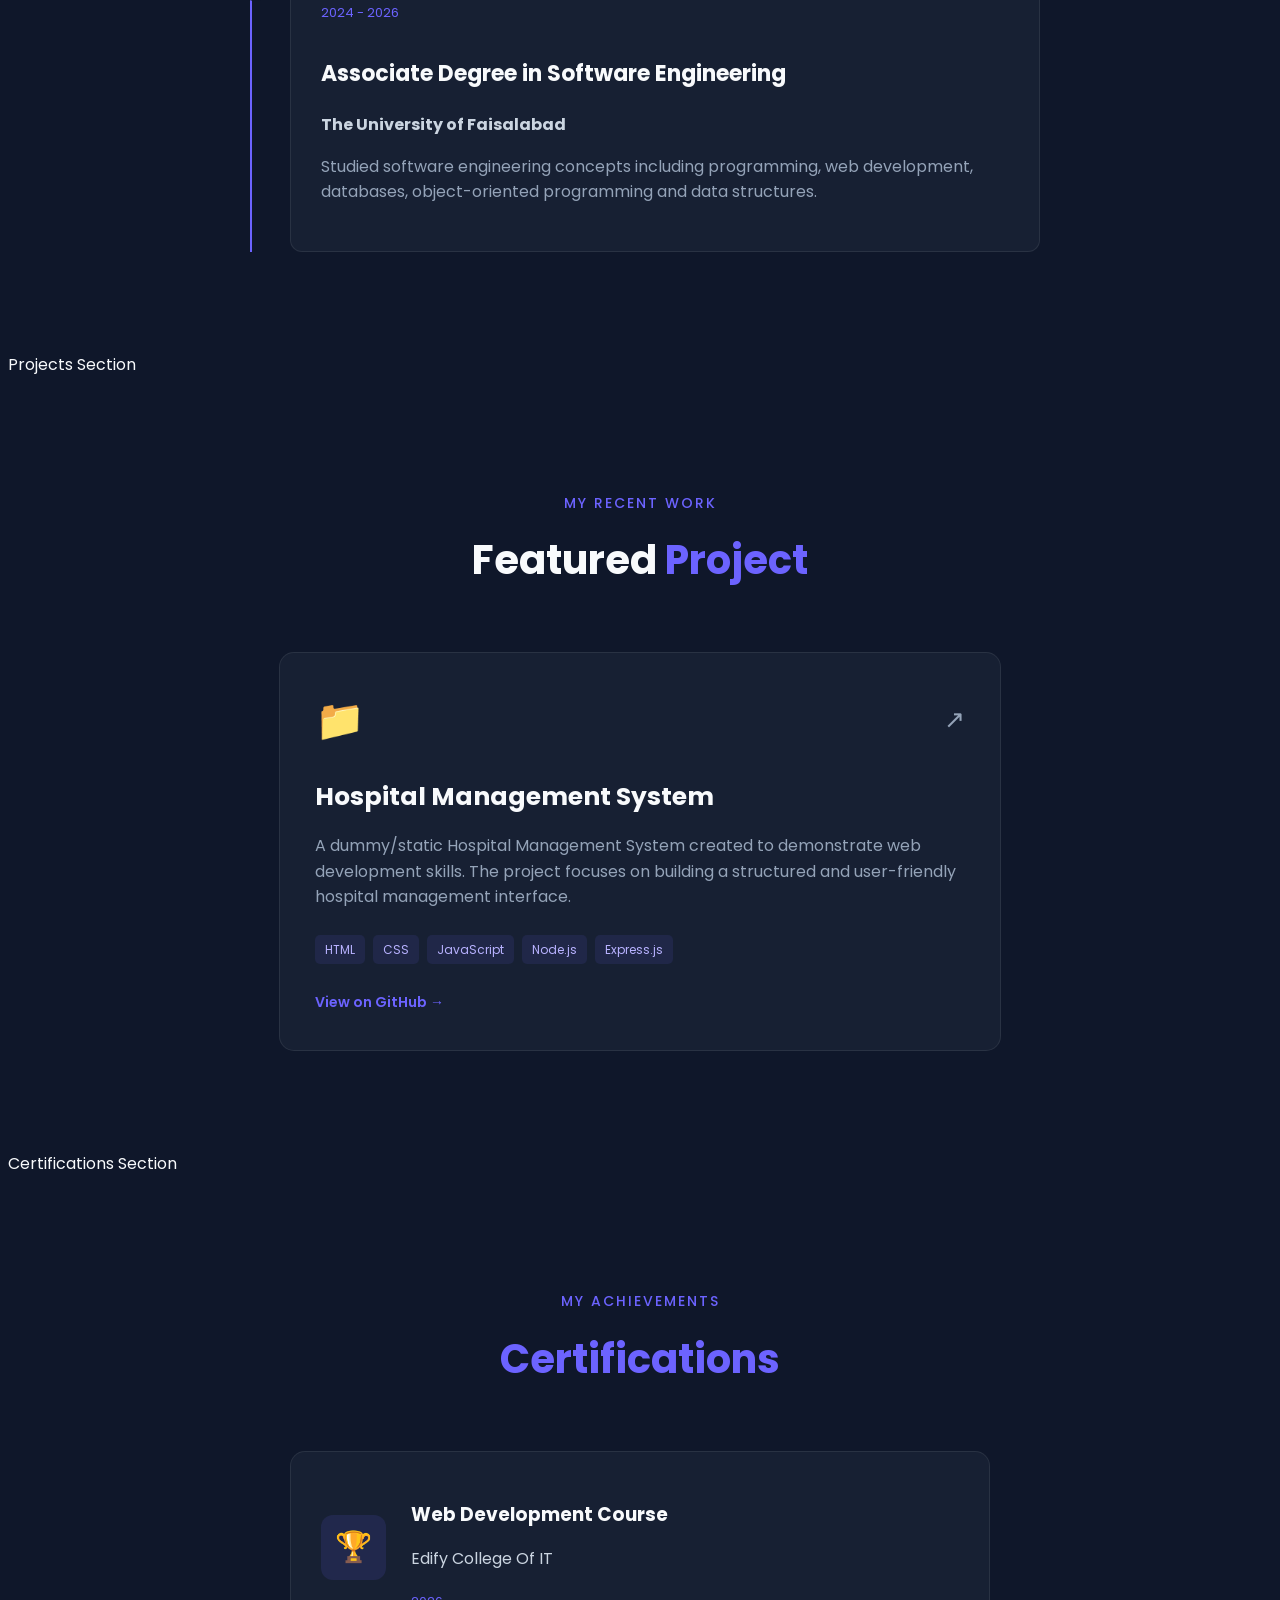
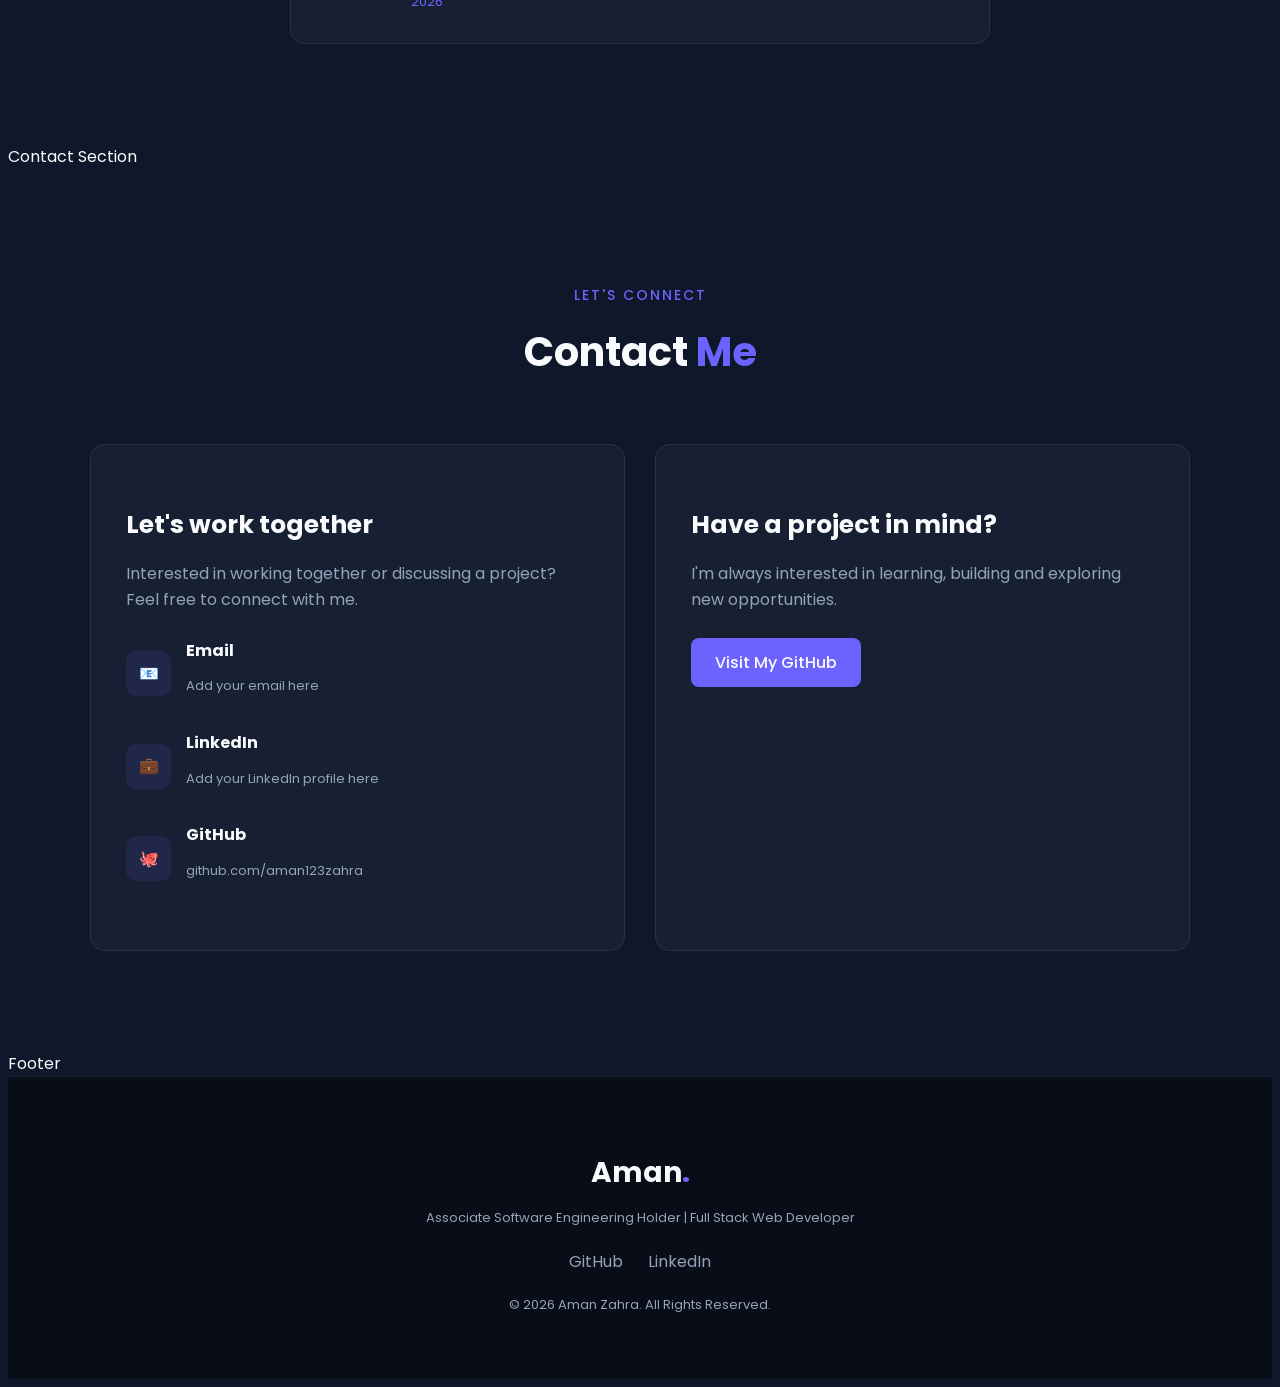
==== commit 1122e7ed: "Update index.html" ====
--- a/index.html
+++ b/index.html
@@ -118,7 +118,7 @@
     </section>
 
 
-    // Skills Section 
+    Skills Section 
     <section id="skills" class="section skills-section">
 
         <div class="section-title">
@@ -199,7 +199,7 @@
     </section>
 
 
-    // Education Section 
+    Education Section 
     <section id="education" class="section">
 
         <div class="section-title">
@@ -234,7 +234,7 @@
     </section>
 
 
-    //Projects Section 
+    Projects Section 
     <section id="projects" class="section projects-section">
 
         <div class="section-title">
@@ -289,7 +289,7 @@
     </section>
 
 
-    // Certifications Section 
+     Certifications Section 
     <section id="certifications" class="section">
 
         <div class="section-title">
@@ -324,7 +324,7 @@
     </section>
 
 
-    // Contact Section 
+    Contact Section 
     <section id="contact" class="section contact-section">
 
         <div class="section-title">
@@ -392,7 +392,7 @@
     </section>
 
 
-    // Footer 
+    Footer 
     <footer>
 
         <div class="footer-content">
--- a/style.css
+++ b/style.css
@@ -1,7 +1,4 @@
-/* =========================================
-   GLOBAL STYLES
-========================================= */
-
+// GLOBAL STYLES
 * {
     margin: 0;
     padding: 0;
@@ -37,9 +34,7 @@
 }
 
 
-/* =========================================
-   NAVIGATION
-========================================= */
+/* NAVIGATION */
 
 header {
     width: 100%;
@@ -102,9 +97,7 @@
 }
 
 
-/* =========================================
-   HERO
-========================================= */
+/* HERO */
 
 .hero {
     min-height: 100vh;
@@ -246,9 +239,7 @@
 }
 
 
-/* =========================================
-   COMMON SECTION
-========================================= */
+/* COMMON SECTION*/
 
 .section {
     max-width: 1200px;
@@ -279,9 +270,7 @@
 }
 
 
-/* =========================================
-   ABOUT
-========================================= */
+/*ABOUT*/
 
 .about-container {
     display: grid;
@@ -322,9 +311,7 @@
 }
 
 
-/* =========================================
-   SKILLS
-========================================= */
+/*  SKILLS */
 
 .skills-section {
     max-width: 1300px;
@@ -382,9 +369,7 @@
 }
 
 
-/* =========================================
-   EDUCATION
-========================================= */
+/* EDUCATION*/
 
 .timeline {
     max-width: 800px;
@@ -450,9 +435,7 @@
 }
 
 
-/* =========================================
-   PROJECTS
-========================================= */
+/* PROJECTS*/
 
 .projects-section {
     max-width: 1000px;
@@ -538,9 +521,7 @@
 }
 
 
-/* =========================================
-   CERTIFICATIONS
-========================================= */
+/*CERTIFICATIONS*/
 
 .certificate-container {
     max-width: 700px;
@@ -596,9 +577,7 @@
 }
 
 
-/* =========================================
-   CONTACT
-========================================= */
+/* CONTACT*/
 
 .contact-section {
     max-width: 1100px;
@@ -656,9 +635,7 @@
 }
 
 
-/* =========================================
-   FOOTER
-========================================= */
+/*  FOOTER */
 
 footer {
     background: #080d18;
@@ -698,9 +675,7 @@
 }
 
 
-/* =========================================
-   RESPONSIVE DESIGN
-========================================= */
+/*   RESPONSIVE DESIGN */
 
 @media (max-width: 900px) {
 
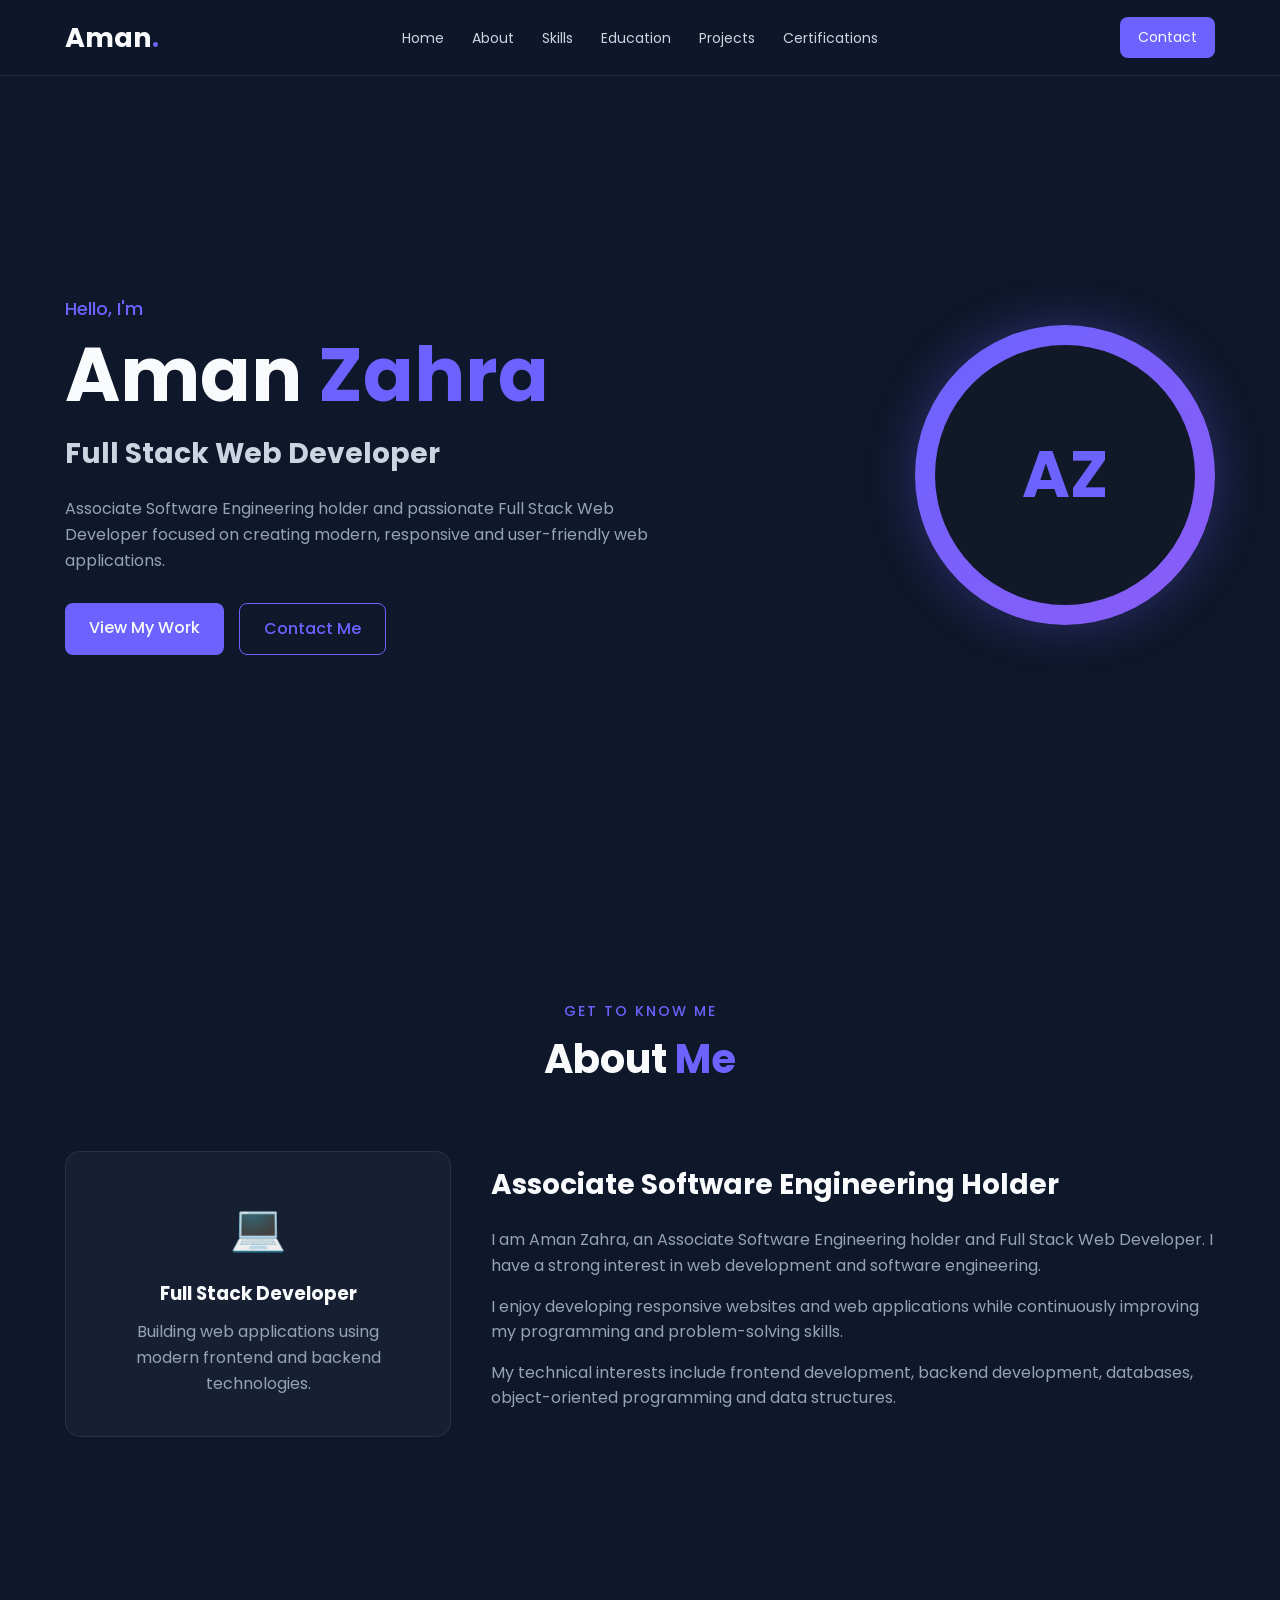
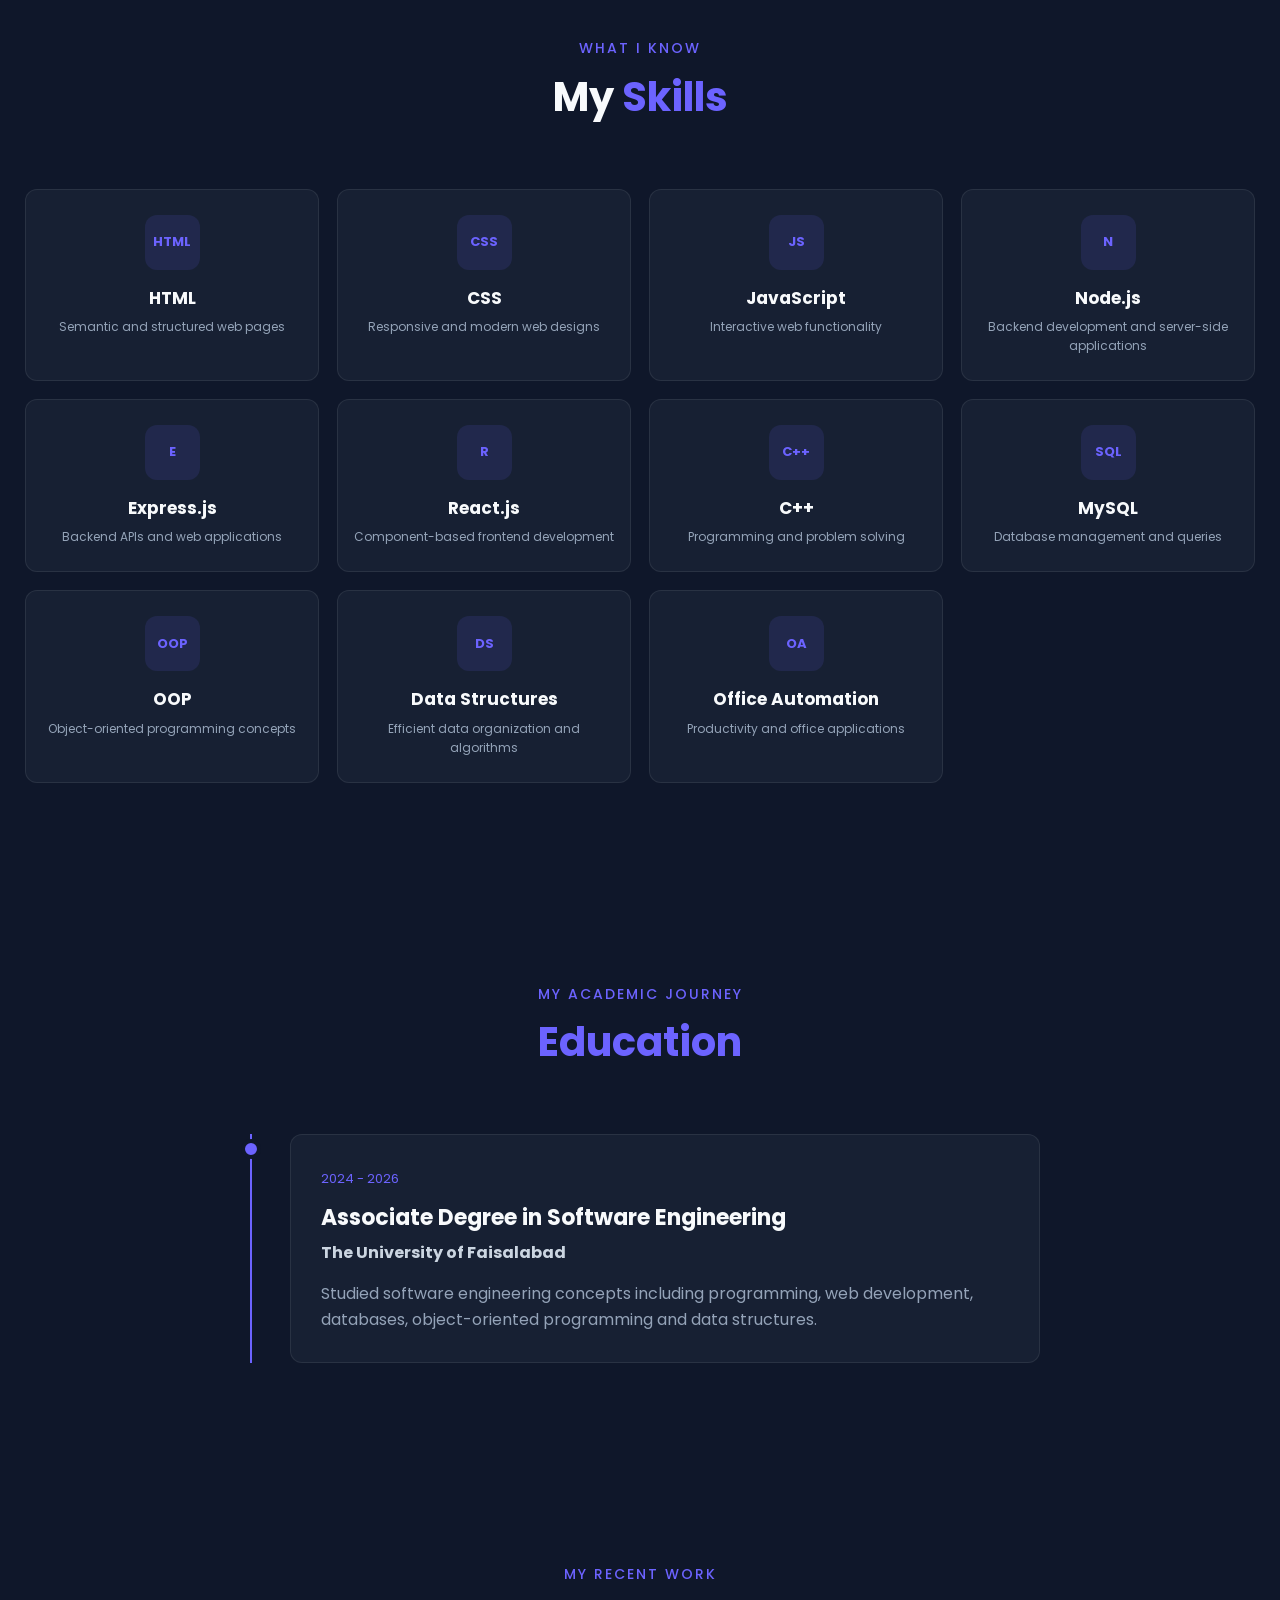
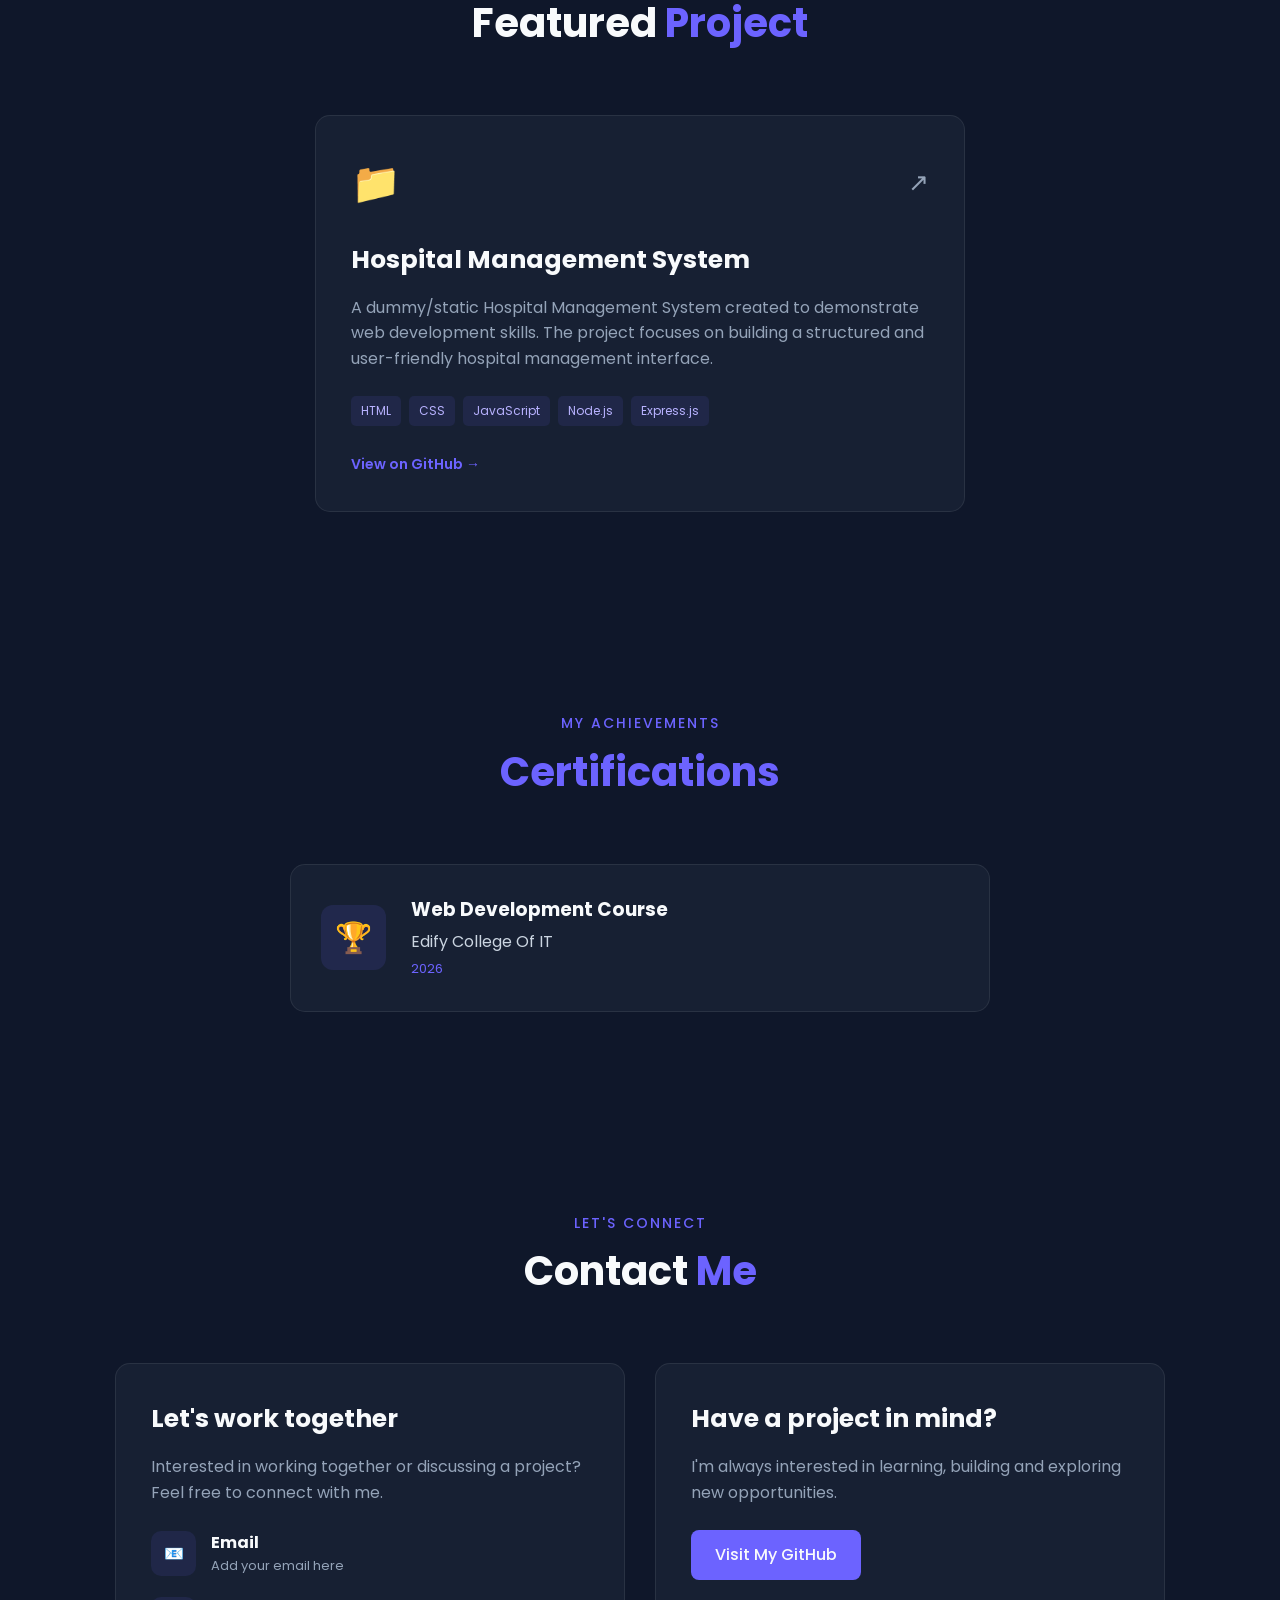
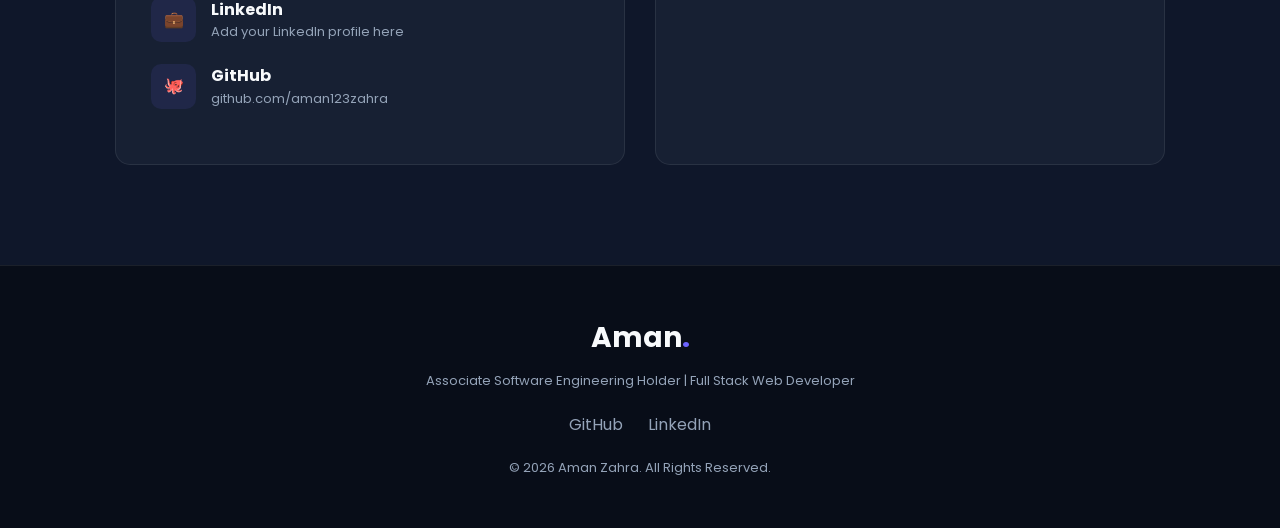
==== commit 695f8b43: "Update index.html" ====
--- a/index.html
+++ b/index.html
@@ -6,18 +6,18 @@
 
     <title>Aman Zahra | Full Stack Web Developer</title>
 
-    // Google Font 
+    <!-- Google Font -->
     <link rel="preconnect" href="https://fonts.googleapis.com">
     <link rel="preconnect" href="https://fonts.gstatic.com" crossorigin>
     <link href="https://fonts.googleapis.com/css2?family=Poppins:wght@300;400;500;600;700&display=swap" rel="stylesheet">
 
-    // CSS 
+    <!-- CSS -->
     <link rel="stylesheet" href="style.css">
 </head>
 
 <body>
 
-    //Navigation 
+    <!-- ===== Navigation ===== -->
     <header>
         <nav class="navbar">
             <div class="logo">Aman<span>.</span></div>
@@ -36,7 +36,7 @@
     </header>
 
 
-    // Hero Section 
+    <!-- ===== Hero Section ===== -->
     <section id="home" class="hero">
 
         <div class="hero-content">
@@ -118,7 +118,7 @@
     </section>
 
 
-    Skills Section 
+    <!-- ===== Skills Section ===== -->
     <section id="skills" class="section skills-section">
 
         <div class="section-title">
@@ -199,7 +199,7 @@
     </section>
 
 
-    Education Section 
+    <!-- ===== Education Section ===== -->
     <section id="education" class="section">
 
         <div class="section-title">
@@ -234,7 +234,7 @@
     </section>
 
 
-    Projects Section 
+    <!-- ===== Projects Section ===== -->
     <section id="projects" class="section projects-section">
 
         <div class="section-title">
@@ -289,7 +289,7 @@
     </section>
 
 
-     Certifications Section 
+    <!-- ===== Certifications Section ===== -->
     <section id="certifications" class="section">
 
         <div class="section-title">
@@ -324,7 +324,7 @@
     </section>
 
 
-    Contact Section 
+    <!-- ===== Contact Section ===== -->
     <section id="contact" class="section contact-section">
 
         <div class="section-title">
@@ -392,7 +392,7 @@
     </section>
 
 
-    Footer 
+    <!-- ===== Footer ===== -->
     <footer>
 
         <div class="footer-content">
--- a/style.css
+++ b/style.css
@@ -1,4 +1,7 @@
-// GLOBAL STYLES
+/* =========================================
+   GLOBAL STYLES
+========================================= */
+
 * {
     margin: 0;
     padding: 0;
@@ -34,7 +37,9 @@
 }
 
 
-/* NAVIGATION */
+/* =========================================
+   NAVIGATION
+========================================= */
 
 header {
     width: 100%;
@@ -97,7 +102,9 @@
 }
 
 
-/* HERO */
+/* =========================================
+   HERO
+========================================= */
 
 .hero {
     min-height: 100vh;
@@ -239,7 +246,9 @@
 }
 
 
-/* COMMON SECTION*/
+/* =========================================
+   COMMON SECTION
+========================================= */
 
 .section {
     max-width: 1200px;
@@ -270,7 +279,9 @@
 }
 
 
-/*ABOUT*/
+/* =========================================
+   ABOUT
+========================================= */
 
 .about-container {
     display: grid;
@@ -311,7 +322,9 @@
 }
 
 
-/*  SKILLS */
+/* =========================================
+   SKILLS
+========================================= */
 
 .skills-section {
     max-width: 1300px;
@@ -369,7 +382,9 @@
 }
 
 
-/* EDUCATION*/
+/* =========================================
+   EDUCATION
+========================================= */
 
 .timeline {
     max-width: 800px;
@@ -435,7 +450,9 @@
 }
 
 
-/* PROJECTS*/
+/* =========================================
+   PROJECTS
+========================================= */
 
 .projects-section {
     max-width: 1000px;
@@ -521,7 +538,9 @@
 }
 
 
-/*CERTIFICATIONS*/
+/* =========================================
+   CERTIFICATIONS
+========================================= */
 
 .certificate-container {
     max-width: 700px;
@@ -577,7 +596,9 @@
 }
 
 
-/* CONTACT*/
+/* =========================================
+   CONTACT
+========================================= */
 
 .contact-section {
     max-width: 1100px;
@@ -635,7 +656,9 @@
 }
 
 
-/*  FOOTER */
+/* =========================================
+   FOOTER
+========================================= */
 
 footer {
     background: #080d18;
@@ -675,7 +698,9 @@
 }
 
 
-/*   RESPONSIVE DESIGN */
+/* =========================================
+   RESPONSIVE DESIGN
+========================================= */
 
 @media (max-width: 900px) {
 
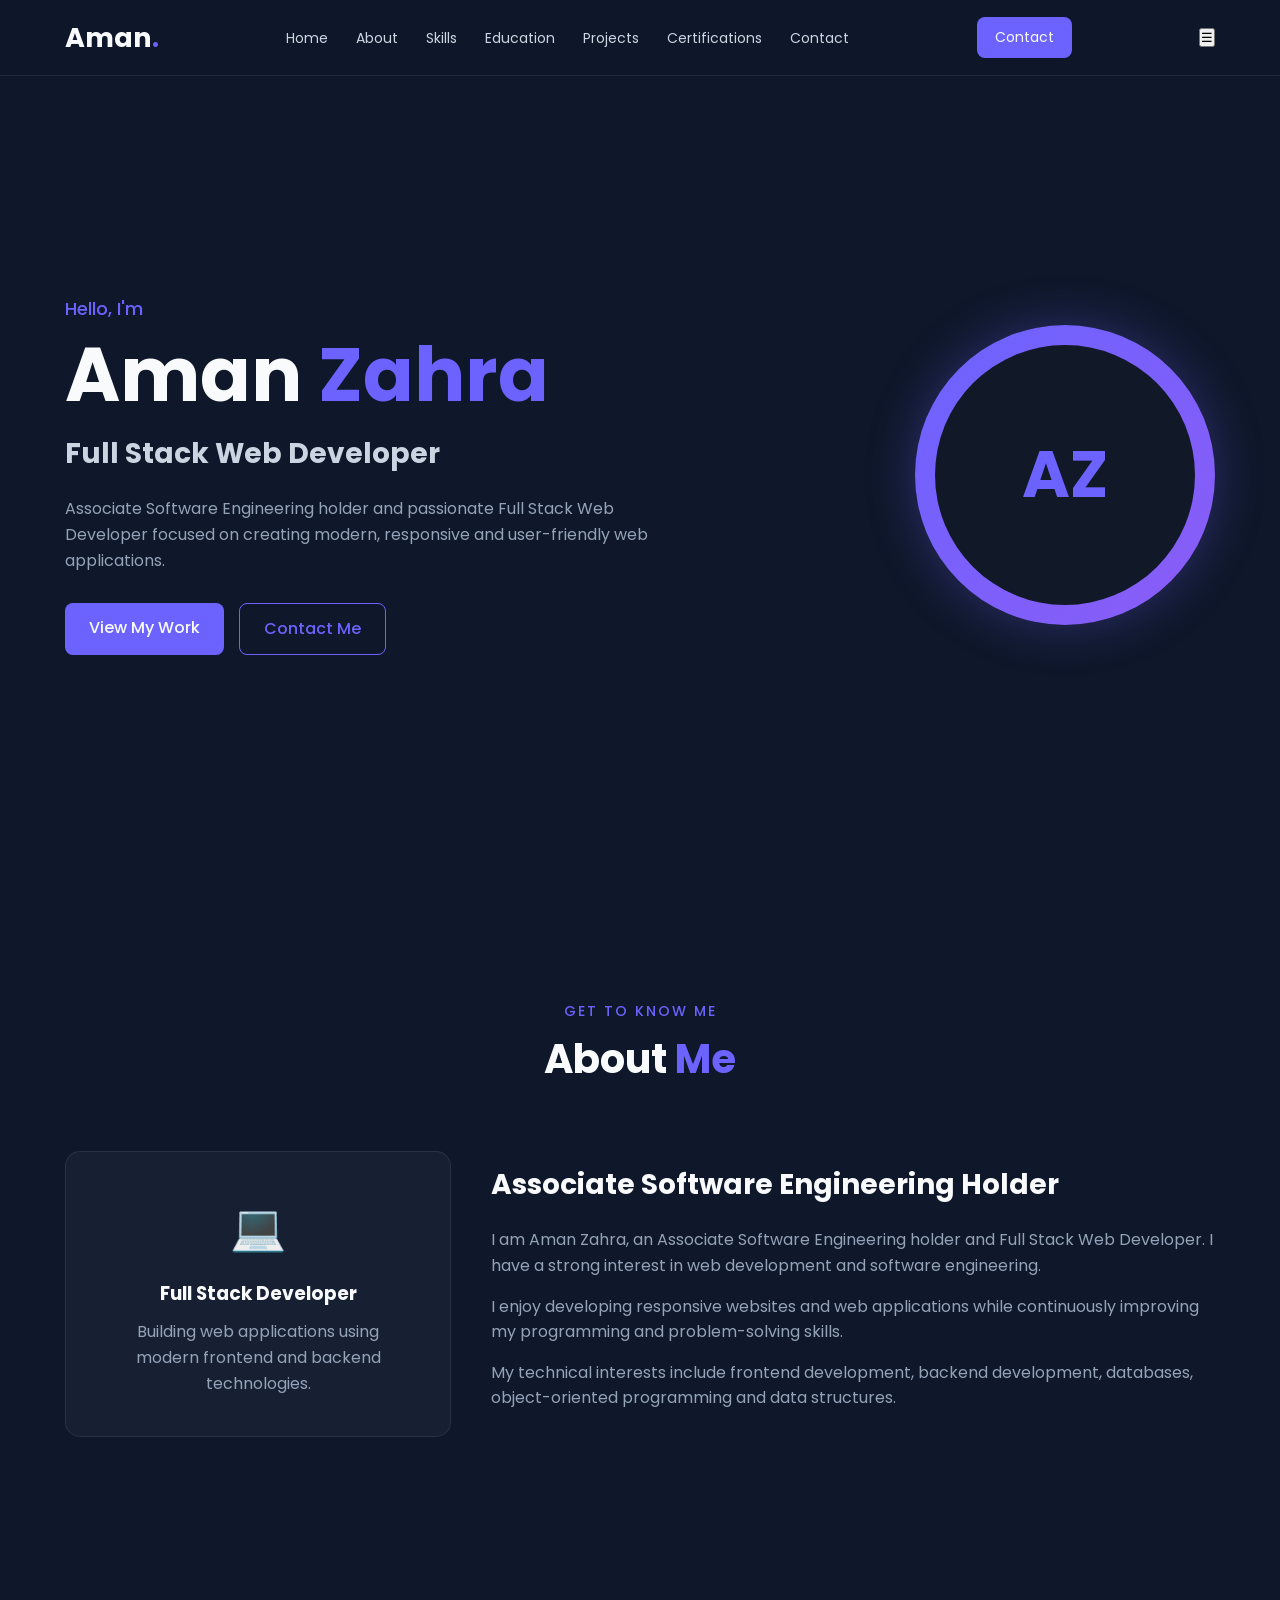
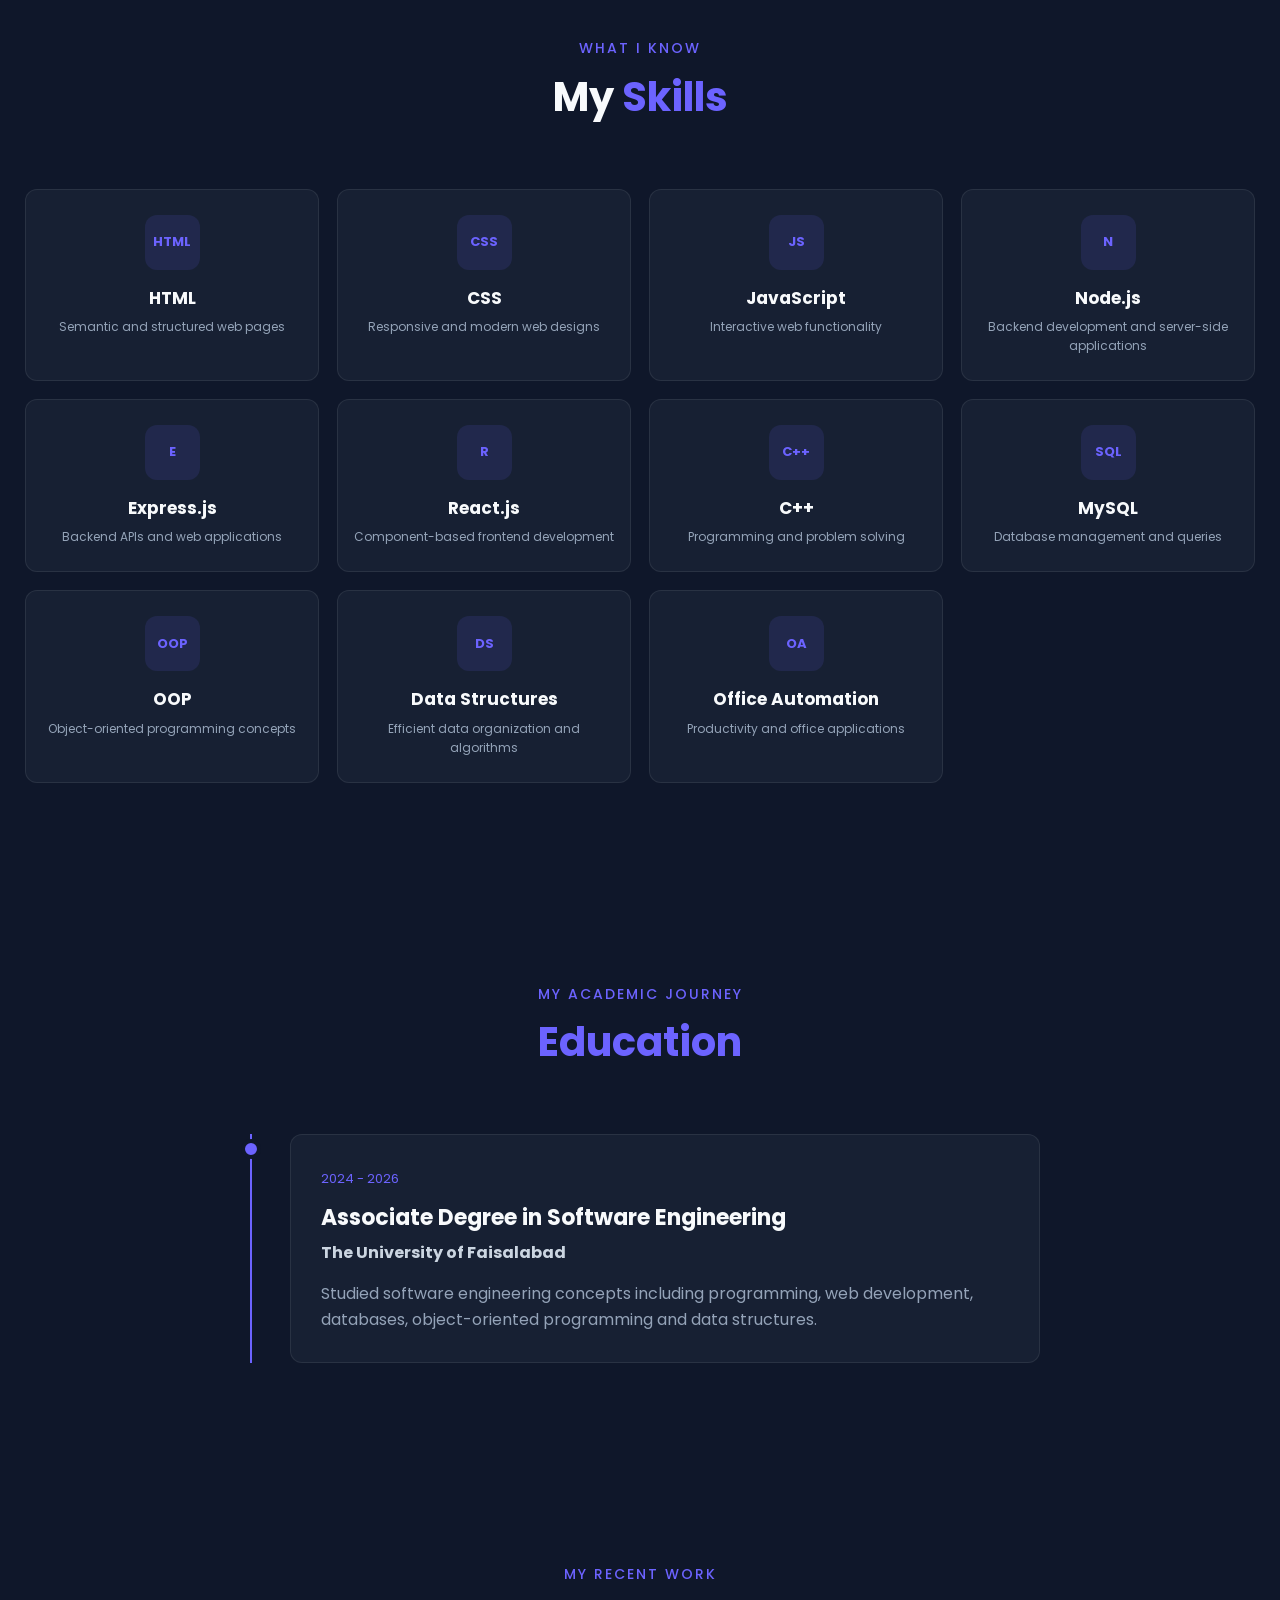
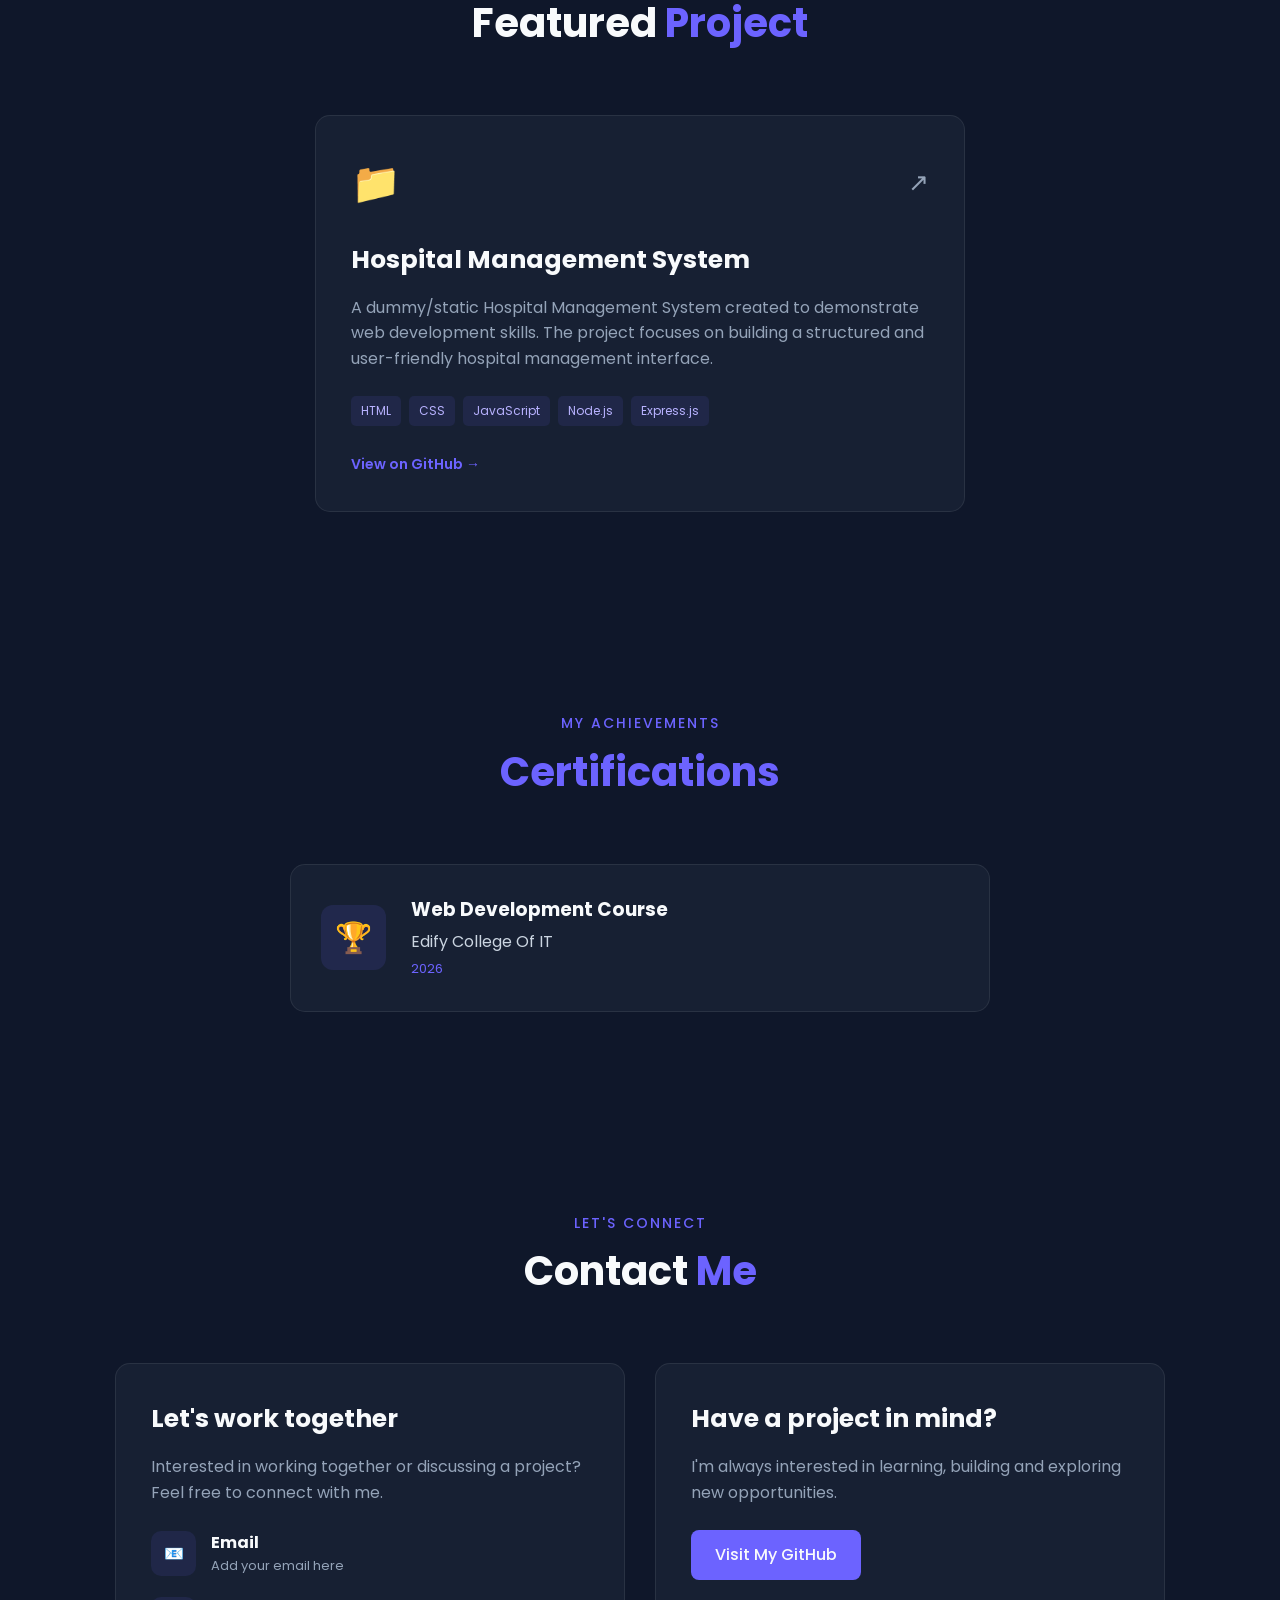
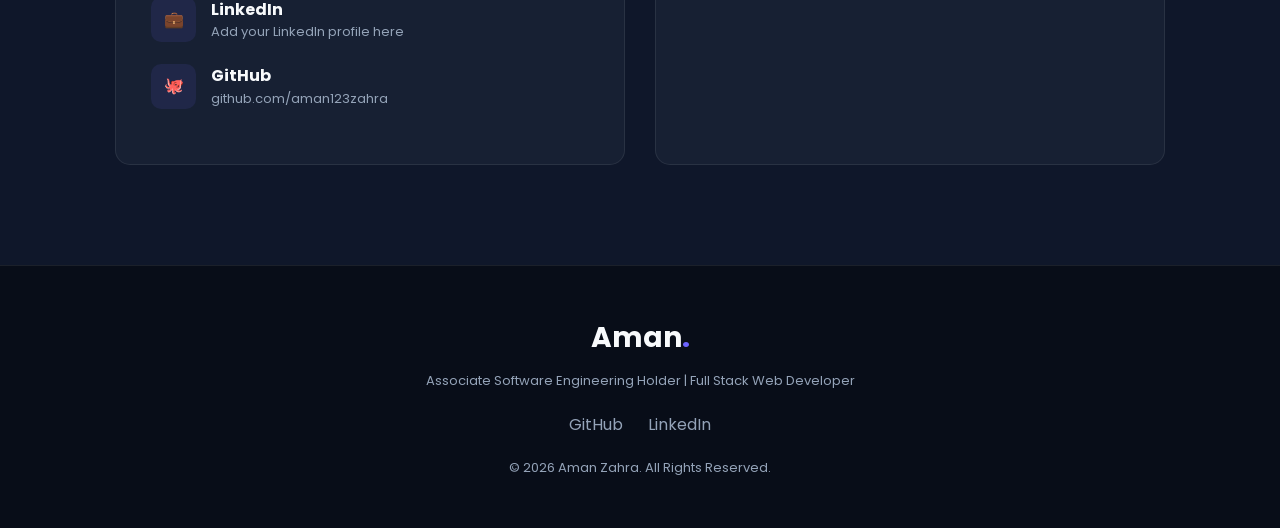
==== commit 410ba0ed: "Update index.html" ====
--- a/index.html
+++ b/index.html
@@ -18,22 +18,33 @@
 <body>
 
     <!-- ===== Navigation ===== -->
-    <header>
-        <nav class="navbar">
-            <div class="logo">Aman<span>.</span></div>
-
-            <ul class="nav-links">
-                <li><a href="#home">Home</a></li>
-                <li><a href="#about">About</a></li>
-                <li><a href="#skills">Skills</a></li>
-                <li><a href="#education">Education</a></li>
-                <li><a href="#projects">Projects</a></li>
-                <li><a href="#certifications">Certifications</a></li>
-            </ul>
-
-            <a href="#contact" class="nav-btn">Contact</a>
-        </nav>
-    </header>
+    
+<header class="header">
+    <nav class="navbar">
+
+        <a href="#home" class="logo">
+            Aman<span>.</span>
+        </a>
+
+        <ul class="nav-links" id="navLinks">
+            <li><a href="#home">Home</a></li>
+            <li><a href="#about">About</a></li>
+            <li><a href="#skills">Skills</a></li>
+            <li><a href="#education">Education</a></li>
+            <li><a href="#projects">Projects</a></li>
+            <li><a href="#certifications">Certifications</a></li>
+            <li><a href="#contact">Contact</a></li>
+        </ul>
+
+        <a href="#contact" class="nav-btn">Contact</a>
+
+        <!-- Mobile menu button -->
+        <button class="menu-btn" id="menuBtn" type="button">
+            ☰
+        </button>
+
+    </nav>
+</header>
 
 
     <!-- ===== Hero Section ===== -->
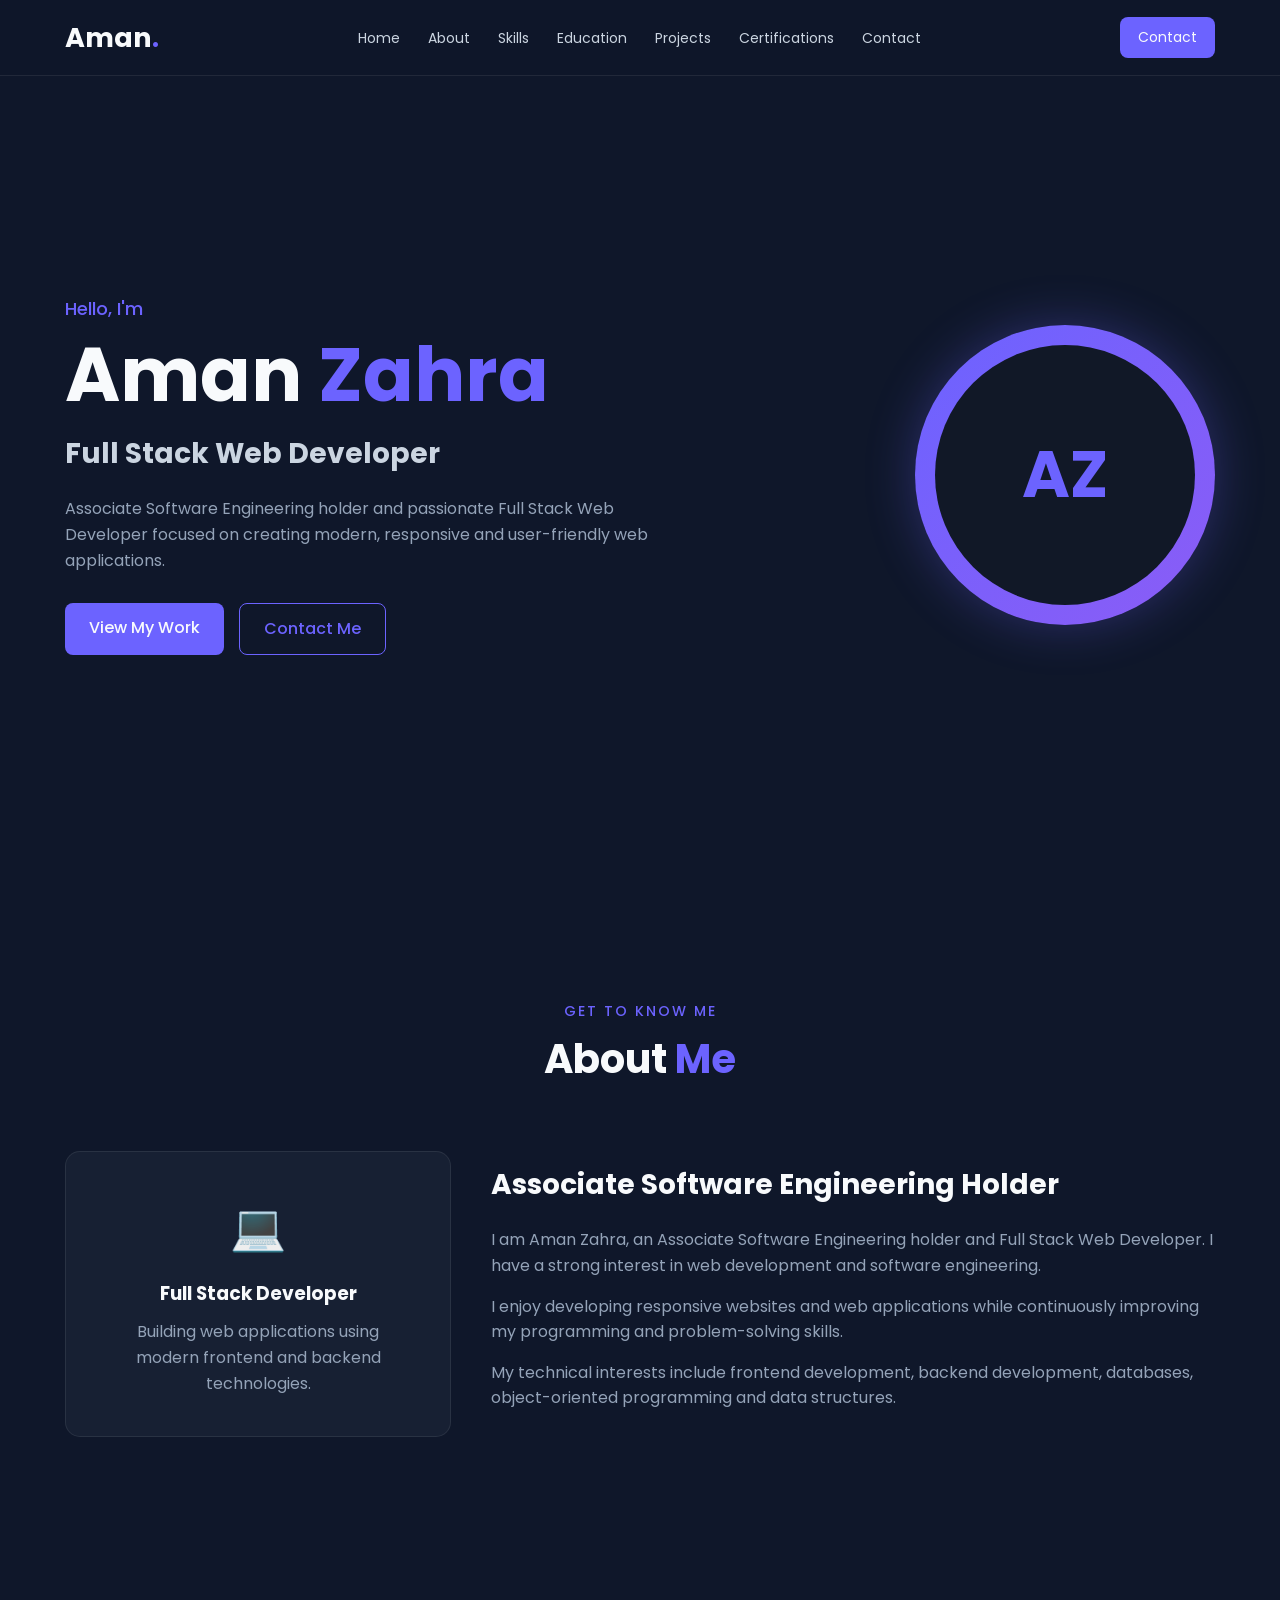
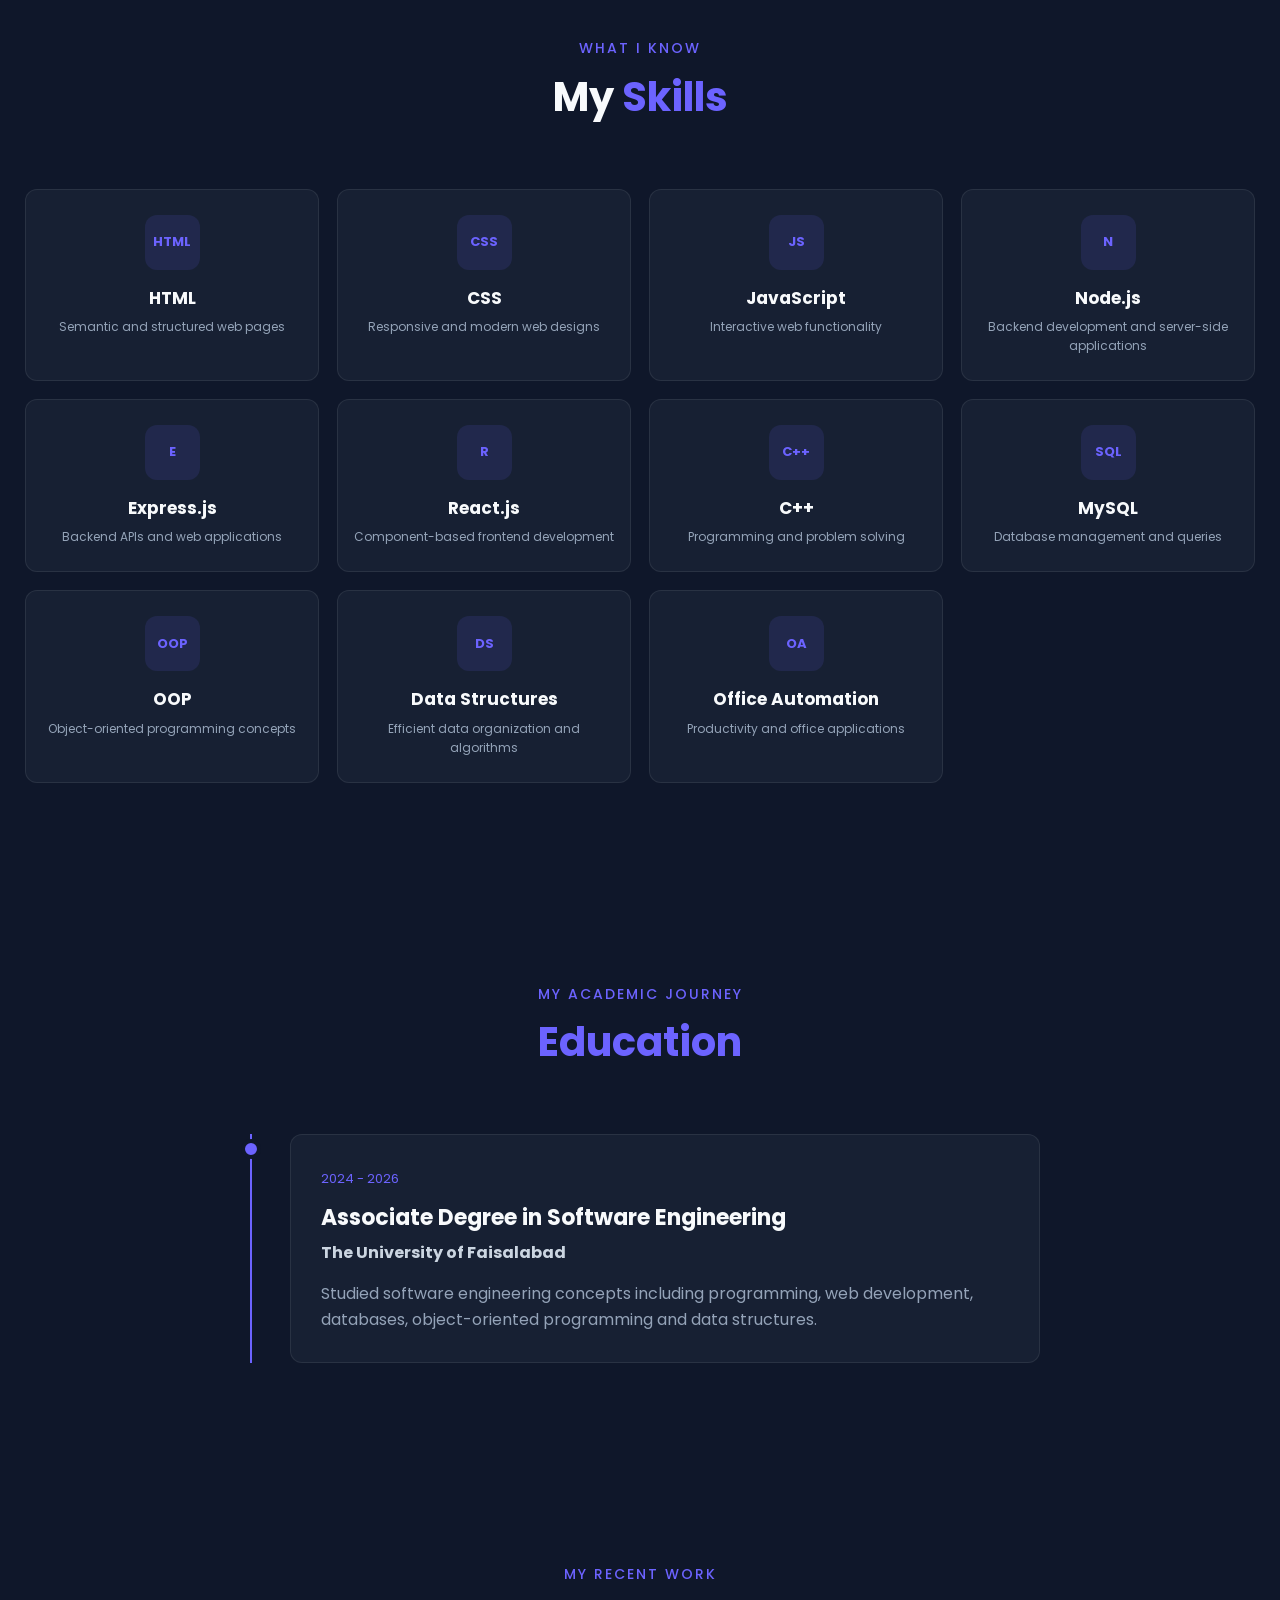
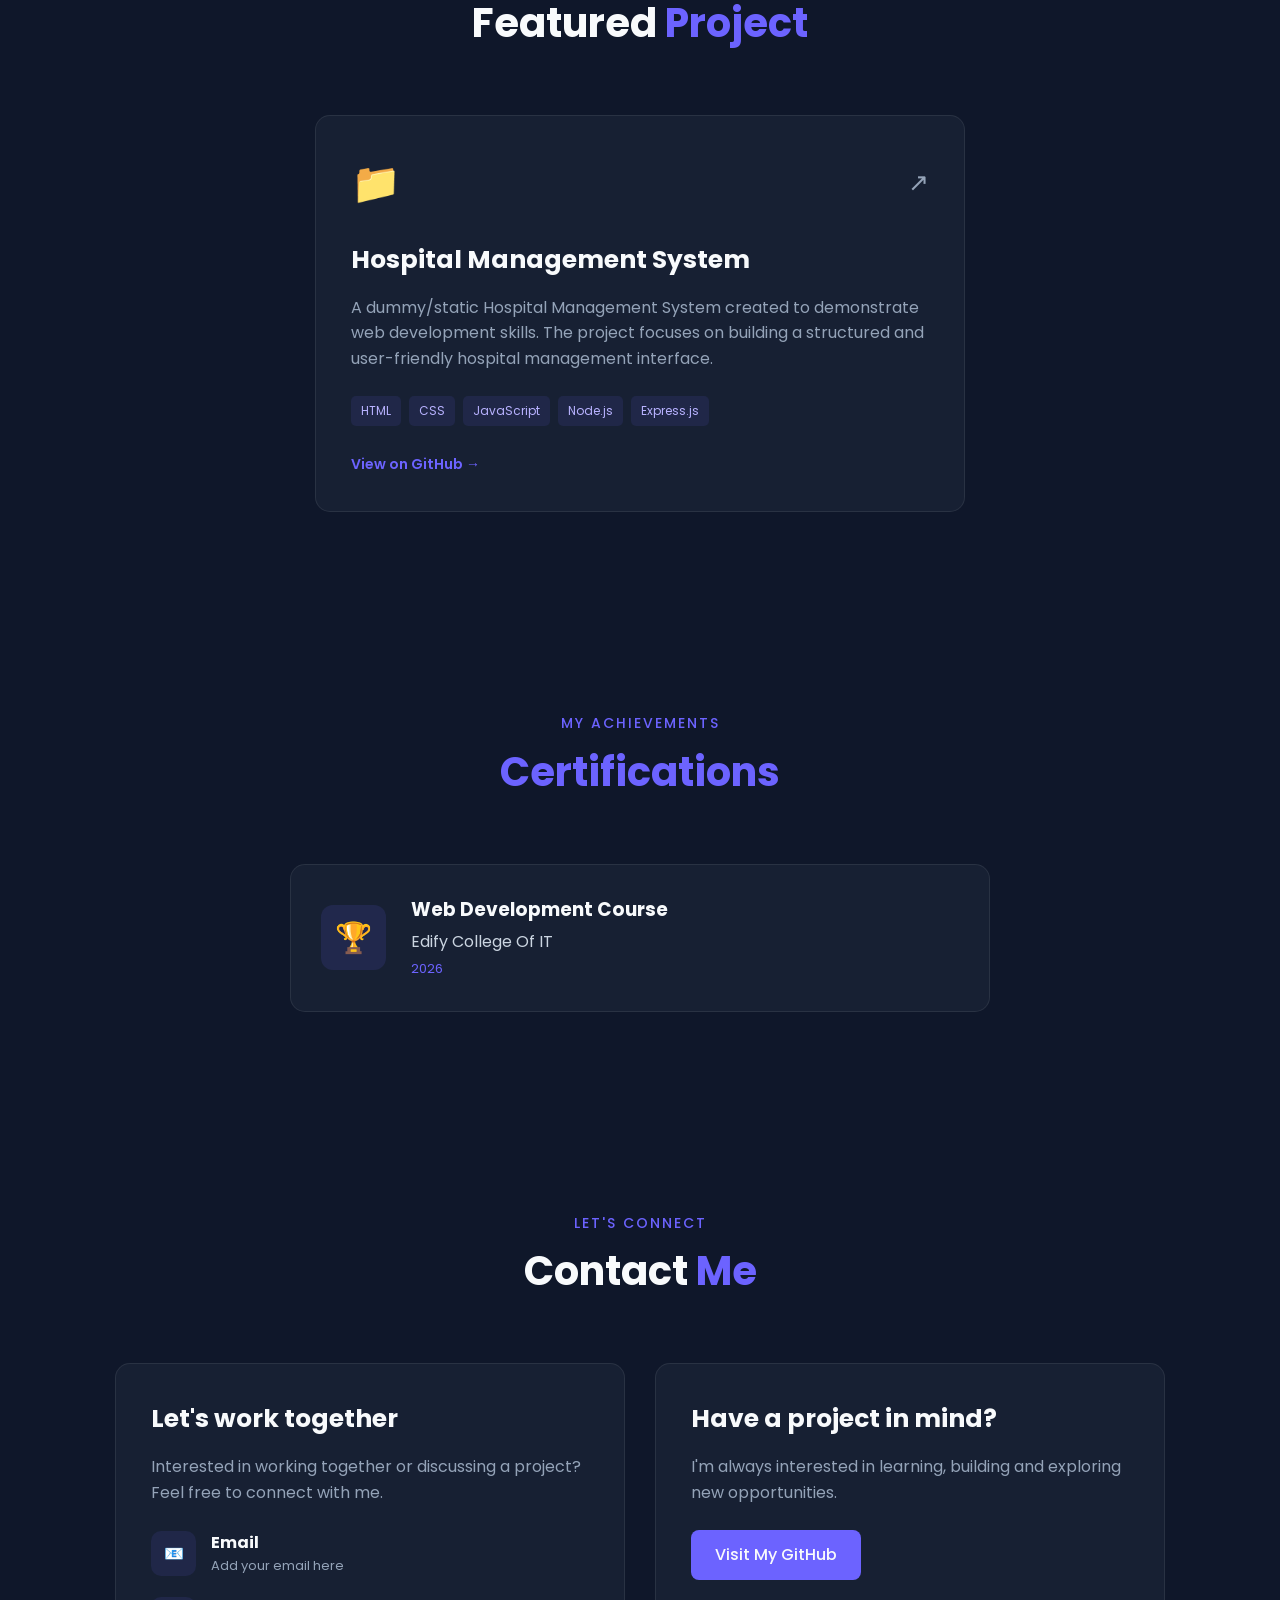
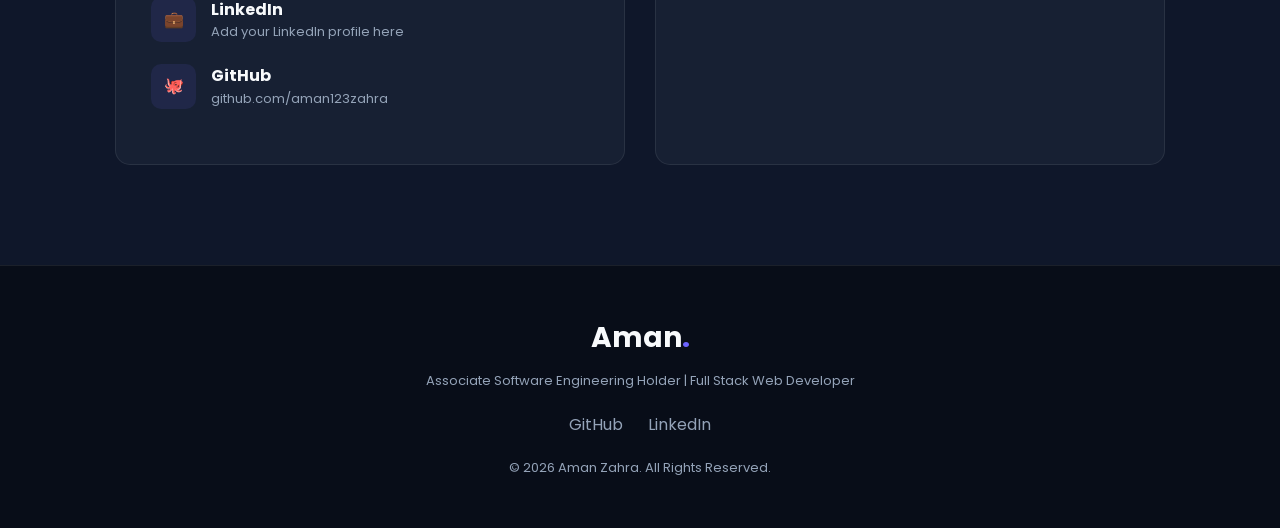
==== commit 02feb0ba: "Update index.html" ====
--- a/index.html
+++ b/index.html
@@ -17,45 +17,66 @@
 
 <body>
 
-    <!-- ===== Navigation ===== -->
-    
-<header class="header">
-    <nav class="navbar">
-
-        <a href="#home" class="logo">
-            Aman<span>.</span>
-        </a>
-
-        <ul class="nav-links" id="navLinks">
-            <li><a href="#home">Home</a></li>
-            <li><a href="#about">About</a></li>
-            <li><a href="#skills">Skills</a></li>
-            <li><a href="#education">Education</a></li>
-            <li><a href="#projects">Projects</a></li>
-            <li><a href="#certifications">Certifications</a></li>
-            <li><a href="#contact">Contact</a></li>
-        </ul>
-
-        <a href="#contact" class="nav-btn">Contact</a>
-
-        <!-- Mobile menu button -->
-        <button class="menu-btn" id="menuBtn" type="button">
-            ☰
-        </button>
-
-    </nav>
-</header>
-
-
-    <!-- ===== Hero Section ===== -->
+    <!-- =========================
+         NAVIGATION
+    ========================== -->
+
+    <header class="header">
+
+        <nav class="navbar">
+
+            <a href="#home" class="logo">
+                Aman<span>.</span>
+            </a>
+
+            <ul class="nav-links" id="navLinks">
+                <li><a href="#home">Home</a></li>
+                <li><a href="#about">About</a></li>
+                <li><a href="#skills">Skills</a></li>
+                <li><a href="#education">Education</a></li>
+                <li><a href="#projects">Projects</a></li>
+                <li><a href="#certifications">Certifications</a></li>
+                <li><a href="#contact">Contact</a></li>
+            </ul>
+
+            <a href="#contact" class="nav-btn">
+                Contact
+            </a>
+
+            <!-- Mobile Menu Button -->
+            <button
+                class="menu-btn"
+                id="menuBtn"
+                type="button"
+                aria-label="Open navigation menu"
+                aria-expanded="false">
+                ☰
+            </button>
+
+        </nav>
+
+    </header>
+
+
+    <!-- =========================
+         HERO
+    ========================== -->
+
     <section id="home" class="hero">
 
         <div class="hero-content">
-            <p class="hello">Hello, I'm</p>
-
-            <h1>Aman <span>Zahra</span></h1>
-
-            <h2>Full Stack Web Developer</h2>
+
+            <p class="hello">
+                Hello, I'm
+            </p>
+
+            <h1>
+                Aman <span>Zahra</span>
+            </h1>
+
+            <h2>
+                Full Stack Web Developer
+            </h2>
 
             <p class="hero-text">
                 Associate Software Engineering holder and passionate
@@ -64,6 +85,7 @@
             </p>
 
             <div class="hero-buttons">
+
                 <a href="#projects" class="btn primary-btn">
                     View My Work
                 </a>
@@ -71,39 +93,67 @@
                 <a href="#contact" class="btn secondary-btn">
                     Contact Me
                 </a>
-            </div>
-        </div>
+
+            </div>
+
+        </div>
+
 
         <div class="hero-image">
+
             <div class="profile-circle">
                 <span>AZ</span>
             </div>
+
         </div>
 
     </section>
 
 
-    <!-- ===== About Section ===== -->
+    <!-- =========================
+         ABOUT
+    ========================== -->
+
     <section id="about" class="section">
 
         <div class="section-title">
-            <p>Get To Know Me</p>
-            <h2>About <span>Me</span></h2>
-        </div>
+
+            <p>
+                Get To Know Me
+            </p>
+
+            <h2>
+                About <span>Me</span>
+            </h2>
+
+        </div>
+
 
         <div class="about-container">
 
             <div class="about-card">
-                <div class="about-icon">💻</div>
-                <h3>Full Stack Developer</h3>
+
+                <div class="about-icon">
+                    💻
+                </div>
+
+                <h3>
+                    Full Stack Developer
+                </h3>
+
                 <p>
                     Building web applications using modern frontend
                     and backend technologies.
                 </p>
-            </div>
+
+            </div>
+
 
             <div class="about-content">
-                <h3>Associate Software Engineering Holder</h3>
+
+                <h3>
+                    Associate Software Engineering Holder
+                </h3>
 
                 <p>
                     I am Aman Zahra, an Associate Software Engineering
@@ -122,6 +172,7 @@
                     backend development, databases, object-oriented
                     programming and data structures.
                 </p>
+
             </div>
 
         </div>
@@ -129,13 +180,24 @@
     </section>
 
 
-    <!-- ===== Skills Section ===== -->
+    <!-- =========================
+         SKILLS
+    ========================== -->
+
     <section id="skills" class="section skills-section">
 
         <div class="section-title">
-            <p>What I Know</p>
-            <h2>My <span>Skills</span></h2>
-        </div>
+
+            <p>
+                What I Know
+            </p>
+
+            <h2>
+                My <span>Skills</span>
+            </h2>
+
+        </div>
+
 
         <div class="skills-container">
 
@@ -210,13 +272,24 @@
     </section>
 
 
-    <!-- ===== Education Section ===== -->
+    <!-- =========================
+         EDUCATION
+    ========================== -->
+
     <section id="education" class="section">
 
         <div class="section-title">
-            <p>My Academic Journey</p>
-            <h2><span>Education</span></h2>
-        </div>
+
+            <p>
+                My Academic Journey
+            </p>
+
+            <h2>
+                <span>Education</span>
+            </h2>
+
+        </div>
+
 
         <div class="timeline">
 
@@ -225,17 +298,25 @@
                 <div class="timeline-dot"></div>
 
                 <div class="timeline-content">
-                    <span class="date">2024 - 2026</span>
-
-                    <h3>Associate Degree in Software Engineering</h3>
-
-                    <h4>The University of Faisalabad</h4>
+
+                    <span class="date">
+                        2024 - 2026
+                    </span>
+
+                    <h3>
+                        Associate Degree in Software Engineering
+                    </h3>
+
+                    <h4>
+                        The University of Faisalabad
+                    </h4>
 
                     <p>
                         Studied software engineering concepts including
                         programming, web development, databases,
                         object-oriented programming and data structures.
                     </p>
+
                 </div>
 
             </div>
@@ -245,31 +326,50 @@
     </section>
 
 
-    <!-- ===== Projects Section ===== -->
+    <!-- =========================
+         PROJECTS
+    ========================== -->
+
     <section id="projects" class="section projects-section">
 
         <div class="section-title">
-            <p>My Recent Work</p>
-            <h2>Featured <span>Project</span></h2>
-        </div>
+
+            <p>
+                My Recent Work
+            </p>
+
+            <h2>
+                Featured <span>Project</span>
+            </h2>
+
+        </div>
+
 
         <div class="project-container">
 
             <div class="project-card">
 
                 <div class="project-top">
-                    <div class="folder-icon">📁</div>
+
+                    <div class="folder-icon">
+                        📁
+                    </div>
 
                     <a
                         href="https://github.com/aman123zahra/Hospital-Management-System"
                         target="_blank"
+                        rel="noopener noreferrer"
                         class="github-icon"
                         aria-label="View project on GitHub">
                         ↗
                     </a>
-                </div>
-
-                <h3>Hospital Management System</h3>
+
+                </div>
+
+
+                <h3>
+                    Hospital Management System
+                </h3>
 
                 <p>
                     A dummy/static Hospital Management System created
@@ -278,17 +378,22 @@
                     hospital management interface.
                 </p>
 
+
                 <div class="technologies">
+
                     <span>HTML</span>
                     <span>CSS</span>
                     <span>JavaScript</span>
                     <span>Node.js</span>
                     <span>Express.js</span>
-                </div>
+
+                </div>
+
 
                 <a
                     href="https://github.com/aman123zahra/Hospital-Management-System"
                     target="_blank"
+                    rel="noopener noreferrer"
                     class="project-link">
                     View on GitHub →
                 </a>
@@ -300,13 +405,24 @@
     </section>
 
 
-    <!-- ===== Certifications Section ===== -->
+    <!-- =========================
+         CERTIFICATIONS
+    ========================== -->
+
     <section id="certifications" class="section">
 
         <div class="section-title">
-            <p>My Achievements</p>
-            <h2><span>Certifications</span></h2>
-        </div>
+
+            <p>
+                My Achievements
+            </p>
+
+            <h2>
+                <span>Certifications</span>
+            </h2>
+
+        </div>
+
 
         <div class="certificate-container">
 
@@ -317,7 +433,10 @@
                 </div>
 
                 <div>
-                    <h3>Web Development Course</h3>
+
+                    <h3>
+                        Web Development Course
+                    </h3>
 
                     <p>
                         Edify College Of IT
@@ -326,6 +445,7 @@
                     <span>
                         2026
                     </span>
+
                 </div>
 
             </div>
@@ -335,54 +455,103 @@
     </section>
 
 
-    <!-- ===== Contact Section ===== -->
+    <!-- =========================
+         CONTACT
+    ========================== -->
+
     <section id="contact" class="section contact-section">
 
         <div class="section-title">
-            <p>Let's Connect</p>
-            <h2>Contact <span>Me</span></h2>
-        </div>
+
+            <p>
+                Let's Connect
+            </p>
+
+            <h2>
+                Contact <span>Me</span>
+            </h2>
+
+        </div>
+
 
         <div class="contact-container">
 
             <div class="contact-info">
 
-                <h3>Let's work together</h3>
+                <h3>
+                    Let's work together
+                </h3>
 
                 <p>
                     Interested in working together or discussing a
                     project? Feel free to connect with me.
                 </p>
 
+
                 <div class="contact-item">
+
                     <span>📧</span>
+
                     <div>
-                        <strong>Email</strong>
-                        <p>Add your email here</p>
+
+                        <strong>
+                            Email
+                        </strong>
+
+                        <p>
+                            Add your email here
+                        </p>
+
                     </div>
-                </div>
+
+                </div>
+
 
                 <div class="contact-item">
+
                     <span>💼</span>
+
                     <div>
-                        <strong>LinkedIn</strong>
-                        <p>Add your LinkedIn profile here</p>
+
+                        <strong>
+                            LinkedIn
+                        </strong>
+
+                        <p>
+                            Add your LinkedIn profile here
+                        </p>
+
                     </div>
-                </div>
+
+                </div>
+
 
                 <div class="contact-item">
+
                     <span>🐙</span>
+
                     <div>
-                        <strong>GitHub</strong>
-                        <p>github.com/aman123zahra</p>
+
+                        <strong>
+                            GitHub
+                        </strong>
+
+                        <p>
+                            github.com/aman123zahra
+                        </p>
+
                     </div>
-                </div>
-
-            </div>
+
+                </div>
+
+            </div>
+
 
             <div class="contact-box">
 
-                <h3>Have a project in mind?</h3>
+                <h3>
+                    Have a project in mind?
+                </h3>
 
                 <p>
                     I'm always interested in learning, building and
@@ -392,6 +561,7 @@
                 <a
                     href="https://github.com/aman123zahra"
                     target="_blank"
+                    rel="noopener noreferrer"
                     class="btn primary-btn">
                     Visit My GitHub
                 </a>
@@ -403,23 +573,30 @@
     </section>
 
 
-    <!-- ===== Footer ===== -->
+    <!-- =========================
+         FOOTER
+    ========================== -->
+
     <footer>
 
         <div class="footer-content">
 
-            <h2>Aman<span>.</span></h2>
+            <h2>
+                Aman<span>.</span>
+            </h2>
 
             <p>
                 Associate Software Engineering Holder |
                 Full Stack Web Developer
             </p>
 
+
             <div class="social-links">
 
                 <a
                     href="https://github.com/aman123zahra"
-                    target="_blank">
+                    target="_blank"
+                    rel="noopener noreferrer">
                     GitHub
                 </a>
 
@@ -429,6 +606,7 @@
 
             </div>
 
+
             <p class="copyright">
                 © 2026 Aman Zahra. All Rights Reserved.
             </p>
@@ -437,5 +615,9 @@
 
     </footer>
 
+
+    <!-- JavaScript -->
+    <script src="script.js"></script>
+
 </body>
 </html>
--- a/style.css
+++ b/style.css
@@ -816,3 +816,73 @@
         text-align: center;
     }
 }
+/* MOBILE NAVBAR */
+
+.menu-btn {
+    display: none;
+    background: transparent;
+    border: none;
+    color: white;
+    font-size: 28px;
+    cursor: pointer;
+}
+
+@media (max-width: 900px) {
+
+    .nav-btn {
+        display: none;
+    }
+
+    .menu-btn {
+        display: block;
+    }
+
+    .nav-links {
+        position: absolute;
+        top: 75px;
+        left: 0;
+
+        width: 100%;
+
+        background-color: #0f172a;
+
+        display: none;
+        flex-direction: column;
+
+        padding: 20px 0;
+
+        border-bottom: 1px solid rgba(255, 255, 255, 0.1);
+    }
+
+    .nav-links.active {
+        display: flex;
+    }
+
+    .nav-links li {
+        width: 100%;
+        text-align: center;
+    }
+
+    .nav-links a {
+        display: block;
+        padding: 12px;
+        color: white;
+    }
+
+    .nav-links a:hover {
+        color: #6c63ff;
+    }
+}
+
+@media (max-width: 600px) {
+
+    .navbar {
+        height: 68px;
+        padding: 0 18px;
+    }
+
+    .nav-links {
+        top: 68px;
+    }
+}
+
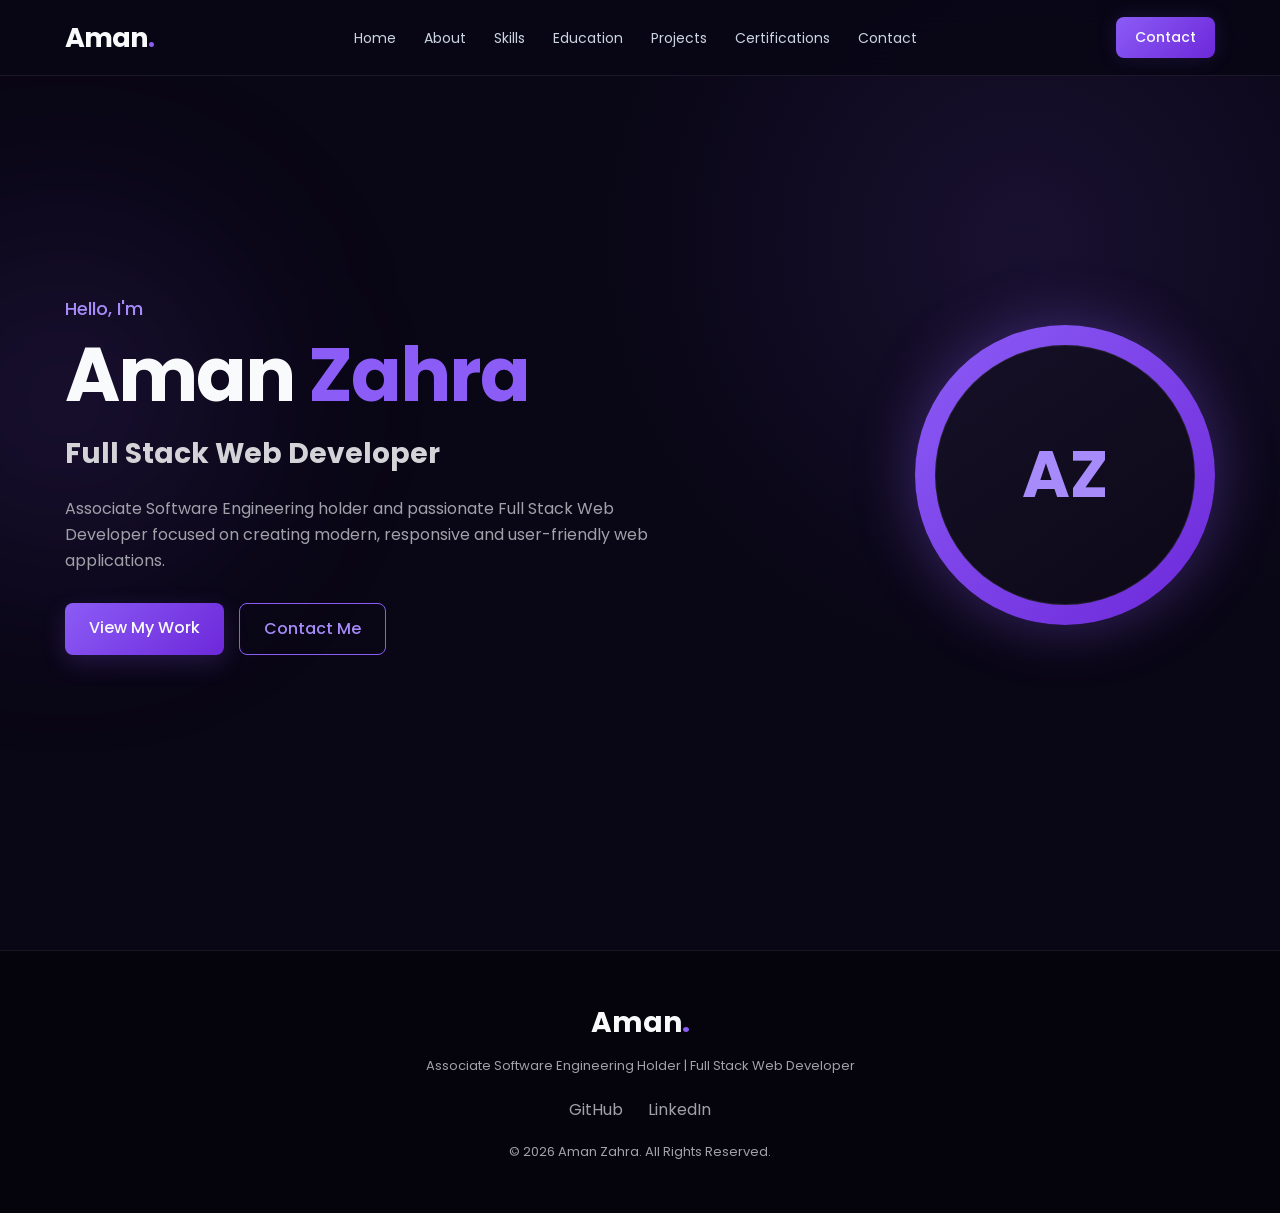
==== commit 2db5b296: "Update index.html" ====
--- a/index.html
+++ b/index.html
@@ -6,77 +6,57 @@
 
     <title>Aman Zahra | Full Stack Web Developer</title>
 
-    <!-- Google Font -->
     <link rel="preconnect" href="https://fonts.googleapis.com">
     <link rel="preconnect" href="https://fonts.gstatic.com" crossorigin>
     <link href="https://fonts.googleapis.com/css2?family=Poppins:wght@300;400;500;600;700&display=swap" rel="stylesheet">
 
-    <!-- CSS -->
     <link rel="stylesheet" href="style.css">
 </head>
 
 <body>
 
-    <!-- =========================
-         NAVIGATION
-    ========================== -->
+<header class="header">
+    <nav class="navbar">
 
-    <header class="header">
+        <a href="index.html" class="logo">
+            Aman<span>.</span>
+        </a>
 
-        <nav class="navbar">
+        <ul class="nav-links" id="navLinks">
+            <li><a href="index.html">Home</a></li>
+            <li><a href="about.html">About</a></li>
+            <li><a href="skills.html">Skills</a></li>
+            <li><a href="education.html">Education</a></li>
+            <li><a href="projects.html">Projects</a></li>
+            <li><a href="certifications.html">Certifications</a></li>
+            <li><a href="contact.html">Contact</a></li>
+        </ul>
 
-            <a href="#home" class="logo">
-                Aman<span>.</span>
-            </a>
+        <a href="contact.html" class="nav-btn">Contact</a>
 
-            <ul class="nav-links" id="navLinks">
-                <li><a href="#home">Home</a></li>
-                <li><a href="#about">About</a></li>
-                <li><a href="#skills">Skills</a></li>
-                <li><a href="#education">Education</a></li>
-                <li><a href="#projects">Projects</a></li>
-                <li><a href="#certifications">Certifications</a></li>
-                <li><a href="#contact">Contact</a></li>
-            </ul>
+        <button class="menu-btn" id="menuBtn" type="button"
+            aria-label="Open navigation menu"
+            aria-expanded="false">
+            ☰
+        </button>
 
-            <a href="#contact" class="nav-btn">
-                Contact
-            </a>
-
-            <!-- Mobile Menu Button -->
-            <button
-                class="menu-btn"
-                id="menuBtn"
-                type="button"
-                aria-label="Open navigation menu"
-                aria-expanded="false">
-                ☰
-            </button>
-
-        </nav>
-
-    </header>
+    </nav>
+</header>
 
 
-    <!-- =========================
-         HERO
-    ========================== -->
+<main>
 
-    <section id="home" class="hero">
+    <section class="hero">
 
         <div class="hero-content">
 
-            <p class="hello">
-                Hello, I'm
-            </p>
+            <p class="hello">Hello, I'm</p>
 
             <h1>
                 Aman <span>Zahra</span>
             </h1>
 
-            <h2>
-                Full Stack Web Developer
-            </h2>
+            <h2>Full Stack Web Developer</h2>
 
             <p class="hero-text">
                 Associate Software Engineering holder and passionate
@@ -86,11 +66,11 @@
 
             <div class="hero-buttons">
 
-                <a href="#projects" class="btn primary-btn">
+                <a href="projects.html" class="btn primary-btn">
                     View My Work
                 </a>
 
-                <a href="#contact" class="btn secondary-btn">
+                <a href="contact.html" class="btn secondary-btn">
                     Contact Me
                 </a>
 
@@ -109,515 +89,44 @@
 
     </section>
 
+</main>
 
-    <!-- =========================
-         ABOUT
-    ========================== -->
 
-    <section id="about" class="section">
+<footer>
 
-        <div class="section-title">
+    <div class="footer-content">
 
-            <p>
-                Get To Know Me
-            </p>
+        <h2>Aman<span>.</span></h2>
 
-            <h2>
-                About <span>Me</span>
-            </h2>
+        <p>
+            Associate Software Engineering Holder |
+            Full Stack Web Developer
+        </p>
+
+        <div class="social-links">
+
+            <a href="https://github.com/aman123zahra"
+               target="_blank"
+               rel="noopener noreferrer">
+                GitHub
+            </a>
+
+            <a href="#">
+                LinkedIn
+            </a>
 
         </div>
 
+        <p class="copyright">
+            © 2026 Aman Zahra. All Rights Reserved.
+        </p>
 
-        <div class="about-container">
+    </div>
 
-            <div class="about-card">
-
-                <div class="about-icon">
-                    💻
-                </div>
-
-                <h3>
-                    Full Stack Developer
-                </h3>
-
-                <p>
-                    Building web applications using modern frontend
-                    and backend technologies.
-                </p>
-
-            </div>
+</footer>
 
 
-            <div class="about-content">
-
-                <h3>
-                    Associate Software Engineering Holder
-                </h3>
-
-                <p>
-                    I am Aman Zahra, an Associate Software Engineering
-                    holder and Full Stack Web Developer. I have a strong
-                    interest in web development and software engineering.
-                </p>
-
-                <p>
-                    I enjoy developing responsive websites and web
-                    applications while continuously improving my
-                    programming and problem-solving skills.
-                </p>
-
-                <p>
-                    My technical interests include frontend development,
-                    backend development, databases, object-oriented
-                    programming and data structures.
-                </p>
-
-            </div>
-
-        </div>
-
-    </section>
-
-
-    <!-- =========================
-         SKILLS
-    ========================== -->
-
-    <section id="skills" class="section skills-section">
-
-        <div class="section-title">
-
-            <p>
-                What I Know
-            </p>
-
-            <h2>
-                My <span>Skills</span>
-            </h2>
-
-        </div>
-
-
-        <div class="skills-container">
-
-            <div class="skill-card">
-                <div class="skill-icon">HTML</div>
-                <h3>HTML</h3>
-                <p>Semantic and structured web pages</p>
-            </div>
-
-            <div class="skill-card">
-                <div class="skill-icon">CSS</div>
-                <h3>CSS</h3>
-                <p>Responsive and modern web designs</p>
-            </div>
-
-            <div class="skill-card">
-                <div class="skill-icon">JS</div>
-                <h3>JavaScript</h3>
-                <p>Interactive web functionality</p>
-            </div>
-
-            <div class="skill-card">
-                <div class="skill-icon">N</div>
-                <h3>Node.js</h3>
-                <p>Backend development and server-side applications</p>
-            </div>
-
-            <div class="skill-card">
-                <div class="skill-icon">E</div>
-                <h3>Express.js</h3>
-                <p>Backend APIs and web applications</p>
-            </div>
-
-            <div class="skill-card">
-                <div class="skill-icon">R</div>
-                <h3>React.js</h3>
-                <p>Component-based frontend development</p>
-            </div>
-
-            <div class="skill-card">
-                <div class="skill-icon">C++</div>
-                <h3>C++</h3>
-                <p>Programming and problem solving</p>
-            </div>
-
-            <div class="skill-card">
-                <div class="skill-icon">SQL</div>
-                <h3>MySQL</h3>
-                <p>Database management and queries</p>
-            </div>
-
-            <div class="skill-card">
-                <div class="skill-icon">OOP</div>
-                <h3>OOP</h3>
-                <p>Object-oriented programming concepts</p>
-            </div>
-
-            <div class="skill-card">
-                <div class="skill-icon">DS</div>
-                <h3>Data Structures</h3>
-                <p>Efficient data organization and algorithms</p>
-            </div>
-
-            <div class="skill-card">
-                <div class="skill-icon">OA</div>
-                <h3>Office Automation</h3>
-                <p>Productivity and office applications</p>
-            </div>
-
-        </div>
-
-    </section>
-
-
-    <!-- =========================
-         EDUCATION
-    ========================== -->
-
-    <section id="education" class="section">
-
-        <div class="section-title">
-
-            <p>
-                My Academic Journey
-            </p>
-
-            <h2>
-                <span>Education</span>
-            </h2>
-
-        </div>
-
-
-        <div class="timeline">
-
-            <div class="timeline-item">
-
-                <div class="timeline-dot"></div>
-
-                <div class="timeline-content">
-
-                    <span class="date">
-                        2024 - 2026
-                    </span>
-
-                    <h3>
-                        Associate Degree in Software Engineering
-                    </h3>
-
-                    <h4>
-                        The University of Faisalabad
-                    </h4>
-
-                    <p>
-                        Studied software engineering concepts including
-                        programming, web development, databases,
-                        object-oriented programming and data structures.
-                    </p>
-
-                </div>
-
-            </div>
-
-        </div>
-
-    </section>
-
-
-    <!-- =========================
-         PROJECTS
-    ========================== -->
-
-    <section id="projects" class="section projects-section">
-
-        <div class="section-title">
-
-            <p>
-                My Recent Work
-            </p>
-
-            <h2>
-                Featured <span>Project</span>
-            </h2>
-
-        </div>
-
-
-        <div class="project-container">
-
-            <div class="project-card">
-
-                <div class="project-top">
-
-                    <div class="folder-icon">
-                        📁
-                    </div>
-
-                    <a
-                        href="https://github.com/aman123zahra/Hospital-Management-System"
-                        target="_blank"
-                        rel="noopener noreferrer"
-                        class="github-icon"
-                        aria-label="View project on GitHub">
-                        ↗
-                    </a>
-
-                </div>
-
-
-                <h3>
-                    Hospital Management System
-                </h3>
-
-                <p>
-                    A dummy/static Hospital Management System created
-                    to demonstrate web development skills. The project
-                    focuses on building a structured and user-friendly
-                    hospital management interface.
-                </p>
-
-
-                <div class="technologies">
-
-                    <span>HTML</span>
-                    <span>CSS</span>
-                    <span>JavaScript</span>
-                    <span>Node.js</span>
-                    <span>Express.js</span>
-
-                </div>
-
-
-                <a
-                    href="https://github.com/aman123zahra/Hospital-Management-System"
-                    target="_blank"
-                    rel="noopener noreferrer"
-                    class="project-link">
-                    View on GitHub →
-                </a>
-
-            </div>
-
-        </div>
-
-    </section>
-
-
-    <!-- =========================
-         CERTIFICATIONS
-    ========================== -->
-
-    <section id="certifications" class="section">
-
-        <div class="section-title">
-
-            <p>
-                My Achievements
-            </p>
-
-            <h2>
-                <span>Certifications</span>
-            </h2>
-
-        </div>
-
-
-        <div class="certificate-container">
-
-            <div class="certificate-card">
-
-                <div class="certificate-icon">
-                    🏆
-                </div>
-
-                <div>
-
-                    <h3>
-                        Web Development Course
-                    </h3>
-
-                    <p>
-                        Edify College Of IT
-                    </p>
-
-                    <span>
-                        2026
-                    </span>
-
-                </div>
-
-            </div>
-
-        </div>
-
-    </section>
-
-
-    <!-- =========================
-         CONTACT
-    ========================== -->
-
-    <section id="contact" class="section contact-section">
-
-        <div class="section-title">
-
-            <p>
-                Let's Connect
-            </p>
-
-            <h2>
-                Contact <span>Me</span>
-            </h2>
-
-        </div>
-
-
-        <div class="contact-container">
-
-            <div class="contact-info">
-
-                <h3>
-                    Let's work together
-                </h3>
-
-                <p>
-                    Interested in working together or discussing a
-                    project? Feel free to connect with me.
-                </p>
-
-
-                <div class="contact-item">
-
-                    <span>📧</span>
-
-                    <div>
-
-                        <strong>
-                            Email
-                        </strong>
-
-                        <p>
-                            Add your email here
-                        </p>
-
-                    </div>
-
-                </div>
-
-
-                <div class="contact-item">
-
-                    <span>💼</span>
-
-                    <div>
-
-                        <strong>
-                            LinkedIn
-                        </strong>
-
-                        <p>
-                            Add your LinkedIn profile here
-                        </p>
-
-                    </div>
-
-                </div>
-
-
-                <div class="contact-item">
-
-                    <span>🐙</span>
-
-                    <div>
-
-                        <strong>
-                            GitHub
-                        </strong>
-
-                        <p>
-                            github.com/aman123zahra
-                        </p>
-
-                    </div>
-
-                </div>
-
-            </div>
-
-
-            <div class="contact-box">
-
-                <h3>
-                    Have a project in mind?
-                </h3>
-
-                <p>
-                    I'm always interested in learning, building and
-                    exploring new opportunities.
-                </p>
-
-                <a
-                    href="https://github.com/aman123zahra"
-                    target="_blank"
-                    rel="noopener noreferrer"
-                    class="btn primary-btn">
-                    Visit My GitHub
-                </a>
-
-            </div>
-
-        </div>
-
-    </section>
-
-
-    <!-- =========================
-         FOOTER
-    ========================== -->
-
-    <footer>
-
-        <div class="footer-content">
-
-            <h2>
-                Aman<span>.</span>
-            </h2>
-
-            <p>
-                Associate Software Engineering Holder |
-                Full Stack Web Developer
-            </p>
-
-
-            <div class="social-links">
-
-                <a
-                    href="https://github.com/aman123zahra"
-                    target="_blank"
-                    rel="noopener noreferrer">
-                    GitHub
-                </a>
-
-                <a href="#" target="_blank">
-                    LinkedIn
-                </a>
-
-            </div>
-
-
-            <p class="copyright">
-                © 2026 Aman Zahra. All Rights Reserved.
-            </p>
-
-        </div>
-
-    </footer>
-
-
-    <!-- JavaScript -->
-    <script src="script.js"></script>
+<script src="script.js"></script>
 
 </body>
 </html>
--- a/style.css
+++ b/style.css
@@ -1,5 +1,5 @@
 /* =========================================
-   GLOBAL STYLES
+   GLOBAL
 ========================================= */
 
 * {
@@ -10,21 +10,40 @@
 }
 
 :root {
-    --primary: #6c63ff;
-    --secondary: #8b5cf6;
-    --dark: #0f172a;
-    --dark-2: #111827;
-    --card: #172033;
+    --primary: #8b5cf6;
+    --primary-light: #a78bfa;
+    --secondary: #6d28d9;
+
+    --dark: #090615;
+    --dark-2: #0f0a1f;
+    --card: #171129;
+
     --text: #f8fafc;
-    --muted: #94a3b8;
+    --muted: #a1a1aa;
+
     --border: rgba(255, 255, 255, 0.08);
+
+    --glow: rgba(139, 92, 246, 0.25);
+}
+
+html {
+    scroll-behavior: smooth;
 }
 
 body {
     font-family: "Poppins", sans-serif;
-    background: var(--dark);
+    background:
+        radial-gradient(
+            circle at 80% 20%,
+            rgba(139, 92, 246, 0.12),
+            transparent 30%
+        ),
+        var(--dark);
+
     color: var(--text);
     line-height: 1.6;
+
+    min-height: 100vh;
 }
 
 a {
@@ -38,167 +57,111 @@
 
 
 /* =========================================
-   NAVIGATION
-========================================= */
-
-header {
+   NAVBAR
+========================================= */
+
+.header {
     width: 100%;
+
     position: fixed;
     top: 0;
     left: 0;
+
     z-index: 1000;
-    background: rgba(15, 23, 42, 0.9);
-    backdrop-filter: blur(15px);
+
+    background: rgba(9, 6, 21, 0.88);
+
+    backdrop-filter: blur(18px);
+
     border-bottom: 1px solid var(--border);
 }
 
 .navbar {
     max-width: 1200px;
+
+    height: 75px;
+
     margin: auto;
-    height: 75px;
+
     padding: 0 25px;
 
     display: flex;
+
     align-items: center;
+
     justify-content: space-between;
 }
+
+
+/* Logo */
 
 .logo {
     font-size: 27px;
+
     font-weight: 700;
-}
-
-.logo span,
-.footer-content h2 span {
+
+    letter-spacing: -1px;
+}
+
+.logo span {
     color: var(--primary);
 }
 
+
+/* Desktop Navigation */
+
 .nav-links {
     display: flex;
+
+    align-items: center;
+
     gap: 28px;
 }
 
 .nav-links a {
+    position: relative;
+
     color: #cbd5e1;
+
     font-size: 14px;
+
     transition: 0.3s;
 }
 
 .nav-links a:hover {
-    color: var(--primary);
-}
+    color: var(--primary-light);
+}
+
+
+/* Active Page */
+
+.nav-links .active-link {
+    color: var(--primary-light);
+}
+
+.nav-links .active-link::after {
+    content: "";
+
+    position: absolute;
+
+    left: 0;
+    bottom: -7px;
+
+    width: 100%;
+    height: 2px;
+
+    border-radius: 10px;
+
+    background: var(--primary);
+
+    box-shadow:
+        0 0 10px var(--primary);
+}
+
+
+/* Contact Button */
 
 .nav-btn {
-    background: var(--primary);
-    padding: 9px 18px;
-    border-radius: 8px;
-    font-size: 14px;
-    transition: 0.3s;
-}
-
-.nav-btn:hover {
-    background: var(--secondary);
-    transform: translateY(-2px);
-}
-
-
-/* =========================================
-   HERO
-========================================= */
-
-.hero {
-    min-height: 100vh;
-    max-width: 1200px;
-    margin: auto;
-    padding: 120px 25px 70px;
-
-    display: flex;
-    align-items: center;
-    justify-content: space-between;
-    gap: 60px;
-}
-
-.hero-content {
-    max-width: 680px;
-}
-
-.hello {
-    color: var(--primary);
-    font-size: 18px;
-    font-weight: 500;
-    margin-bottom: 10px;
-}
-
-.hero h1 {
-    font-size: clamp(45px, 7vw, 75px);
-    line-height: 1.1;
-    margin-bottom: 15px;
-}
-
-.hero h1 span {
-    color: var(--primary);
-}
-
-.hero h2 {
-    color: #cbd5e1;
-    font-size: 28px;
-    margin-bottom: 20px;
-}
-
-.hero-text {
-    color: var(--muted);
-    max-width: 620px;
-    margin-bottom: 30px;
-}
-
-.hero-buttons {
-    display: flex;
-    gap: 15px;
-    flex-wrap: wrap;
-}
-
-.btn {
-    display: inline-block;
-    padding: 12px 24px;
-    border-radius: 8px;
-    font-weight: 500;
-    transition: 0.3s;
-}
-
-.primary-btn {
-    background: var(--primary);
-}
-
-.primary-btn:hover {
-    background: var(--secondary);
-    transform: translateY(-3px);
-}
-
-.secondary-btn {
-    border: 1px solid var(--primary);
-    color: var(--primary);
-}
-
-.secondary-btn:hover {
-    background: var(--primary);
-    color: white;
-}
-
-
-/* Profile Circle */
-
-.hero-image {
-    display: flex;
-    justify-content: center;
-    align-items: center;
-}
-
-.profile-circle {
-    width: 300px;
-    height: 300px;
-
-    border-radius: 50%;
-
     background:
         linear-gradient(
             135deg,
@@ -206,14 +169,253 @@
             var(--secondary)
         );
 
-    display: flex;
+    padding: 9px 19px;
+
+    border-radius: 8px;
+
+    font-size: 14px;
+
+    font-weight: 500;
+
+    transition: 0.3s;
+
+    box-shadow:
+        0 0 20px rgba(139, 92, 246, 0.15);
+}
+
+.nav-btn:hover {
+    transform: translateY(-2px);
+
+    box-shadow:
+        0 8px 25px rgba(139, 92, 246, 0.3);
+}
+
+
+/* Mobile Menu Button */
+
+.menu-btn {
+    display: none;
+
+    background: transparent;
+
+    border: none;
+
+    color: white;
+
+    font-size: 28px;
+
+    cursor: pointer;
+
+    line-height: 1;
+
+    padding: 5px;
+}
+
+
+/* =========================================
+   HOME HERO
+========================================= */
+
+.hero {
+    min-height: 100vh;
+
+    max-width: 1200px;
+
+    margin: auto;
+
+    padding:
+        120px 25px
+        70px;
+
+    display: flex;
+
     align-items: center;
+
+    justify-content: space-between;
+
+    gap: 60px;
+
+    position: relative;
+}
+
+
+/* Background glow */
+
+.hero::before {
+    content: "";
+
+    position: absolute;
+
+    width: 350px;
+    height: 350px;
+
+    left: -150px;
+    top: 25%;
+
+    background:
+        rgba(139, 92, 246, 0.12);
+
+    filter: blur(100px);
+
+    border-radius: 50%;
+
+    pointer-events: none;
+}
+
+.hero-content {
+    max-width: 680px;
+
+    position: relative;
+
+    z-index: 2;
+}
+
+.hello {
+    color: var(--primary-light);
+
+    font-size: 18px;
+
+    font-weight: 500;
+
+    margin-bottom: 10px;
+}
+
+.hero h1 {
+    font-size: clamp(45px, 7vw, 75px);
+
+    line-height: 1.1;
+
+    margin-bottom: 15px;
+
+    letter-spacing: -2px;
+}
+
+.hero h1 span {
+    color: var(--primary);
+}
+
+.hero h2 {
+    color: #d4d4d8;
+
+    font-size: 28px;
+
+    margin-bottom: 20px;
+}
+
+.hero-text {
+    color: var(--muted);
+
+    max-width: 620px;
+
+    margin-bottom: 30px;
+}
+
+
+/* Buttons */
+
+.hero-buttons {
+    display: flex;
+
+    gap: 15px;
+
+    flex-wrap: wrap;
+}
+
+.btn {
+    display: inline-block;
+
+    padding: 12px 24px;
+
+    border-radius: 8px;
+
+    font-weight: 500;
+
+    transition: 0.3s;
+}
+
+.primary-btn {
+    background:
+        linear-gradient(
+            135deg,
+            var(--primary),
+            var(--secondary)
+        );
+
+    box-shadow:
+        0 8px 25px rgba(139, 92, 246, 0.2);
+}
+
+.primary-btn:hover {
+    transform: translateY(-3px);
+
+    box-shadow:
+        0 12px 30px rgba(139, 92, 246, 0.35);
+}
+
+.secondary-btn {
+    border: 1px solid var(--primary);
+
+    color: var(--primary-light);
+}
+
+.secondary-btn:hover {
+    background: var(--primary);
+
+    color: white;
+
+    transform: translateY(-3px);
+}
+
+
+/* =========================================
+   HERO IMAGE PLACEHOLDER
+========================================= */
+
+.hero-image {
+    display: flex;
+
     justify-content: center;
 
+    align-items: center;
+
+    position: relative;
+
+    z-index: 2;
+}
+
+
+/*
+    Later we can replace this circle
+    with your laptop image.
+
+    For now it keeps the AZ design.
+*/
+
+.profile-circle {
+    width: 300px;
+    height: 300px;
+
+    border-radius: 50%;
+
+    background:
+        linear-gradient(
+            135deg,
+            var(--primary),
+            var(--secondary)
+        );
+
+    display: flex;
+
+    align-items: center;
+
+    justify-content: center;
+
     box-shadow:
-        0 0 50px rgba(108, 99, 255, 0.3);
-
-    animation: floating 4s ease-in-out infinite;
+        0 0 60px
+        rgba(139, 92, 246, 0.35);
+
+    animation:
+        floating 4s ease-in-out infinite;
 }
 
 .profile-circle span {
@@ -222,15 +424,27 @@
 
     border-radius: 50%;
 
-    background: var(--dark-2);
-
-    display: flex;
+    background:
+        linear-gradient(
+            145deg,
+            #151026,
+            #0d0918
+        );
+
+    display: flex;
+
     align-items: center;
+
     justify-content: center;
 
     font-size: 65px;
+
     font-weight: 700;
-    color: var(--primary);
+
+    color: var(--primary-light);
+
+    border: 1px solid
+        rgba(255, 255, 255, 0.08);
 }
 
 @keyframes floating {
@@ -247,33 +461,90 @@
 
 
 /* =========================================
+   PAGE HERO
+========================================= */
+
+.page-hero {
+    padding-top: 150px;
+
+    padding-bottom: 40px;
+
+    min-height: 320px;
+
+    display: flex;
+
+    align-items: center;
+
+    justify-content: center;
+
+    text-align: center;
+
+    position: relative;
+}
+
+.page-hero::before {
+    content: "";
+
+    position: absolute;
+
+    width: 300px;
+    height: 300px;
+
+    top: 40px;
+
+    background:
+        rgba(139, 92, 246, 0.12);
+
+    filter: blur(100px);
+
+    border-radius: 50%;
+
+    z-index: -1;
+}
+
+
+/* =========================================
    COMMON SECTION
 ========================================= */
 
 .section {
     max-width: 1200px;
+
     margin: auto;
-    padding: 100px 25px;
+
+    padding:
+        80px 25px
+        100px;
 }
 
 .section-title {
     text-align: center;
-    margin-bottom: 60px;
+
+    margin-bottom: 55px;
 }
 
 .section-title p {
-    color: var(--primary);
+    color: var(--primary-light);
+
     font-size: 14px;
+
     font-weight: 500;
+
     text-transform: uppercase;
+
     letter-spacing: 2px;
 }
 
+.section-title h1,
 .section-title h2 {
-    font-size: 40px;
+    font-size: 42px;
+
     margin-top: 5px;
-}
-
+
+    line-height: 1.2;
+}
+
+.section-title h1 span,
 .section-title h2 span {
     color: var(--primary);
 }
@@ -285,21 +556,47 @@
 
 .about-container {
     display: grid;
-    grid-template-columns: 0.8fr 1.5fr;
+
+    grid-template-columns:
+        0.8fr 1.5fr;
+
     gap: 40px;
+
     align-items: center;
 }
 
 .about-card {
-    background: var(--card);
+    background:
+        linear-gradient(
+            145deg,
+            rgba(23, 17, 41, 0.95),
+            rgba(15, 10, 31, 0.95)
+        );
+
     border: 1px solid var(--border);
+
     padding: 40px;
+
     border-radius: 15px;
+
     text-align: center;
+
+    transition: 0.3s;
+}
+
+.about-card:hover {
+    transform: translateY(-5px);
+
+    border-color:
+        rgba(139, 92, 246, 0.4);
+
+    box-shadow:
+        0 15px 40px rgba(0, 0, 0, 0.25);
 }
 
 .about-icon {
     font-size: 45px;
+
     margin-bottom: 15px;
 }
 
@@ -314,6 +611,7 @@
 
 .about-content h3 {
     font-size: 28px;
+
     margin-bottom: 20px;
 }
 
@@ -332,15 +630,22 @@
 
 .skills-container {
     display: grid;
-    grid-template-columns: repeat(4, 1fr);
+
+    grid-template-columns:
+        repeat(4, 1fr);
+
     gap: 18px;
 }
 
 .skill-card {
     background: var(--card);
+
     border: 1px solid var(--border);
+
     border-radius: 12px;
+
     padding: 25px 15px;
+
     text-align: center;
 
     transition: 0.3s;
@@ -348,36 +653,53 @@
 
 .skill-card:hover {
     transform: translateY(-7px);
-    border-color: var(--primary);
-    box-shadow: 0 10px 30px rgba(108, 99, 255, 0.12);
+
+    border-color:
+        var(--primary);
+
+    box-shadow:
+        0 15px 35px
+        rgba(139, 92, 246, 0.12);
 }
 
 .skill-icon {
     width: 55px;
     height: 55px;
 
-    margin: auto auto 15px;
+    margin:
+        auto auto 15px;
 
     border-radius: 12px;
 
     display: flex;
+
     align-items: center;
+
     justify-content: center;
 
-    background: rgba(108, 99, 255, 0.12);
-    color: var(--primary);
+    background:
+        rgba(139, 92, 246, 0.12);
+
+    color: var(--primary-light);
 
     font-weight: 700;
+
     font-size: 13px;
+
+    border:
+        1px solid
+        rgba(139, 92, 246, 0.15);
 }
 
 .skill-card h3 {
     font-size: 17px;
+
     margin-bottom: 5px;
 }
 
 .skill-card p {
     color: var(--muted);
+
     font-size: 12px;
 }
 
@@ -388,60 +710,89 @@
 
 .timeline {
     max-width: 800px;
+
     margin: auto;
+
     position: relative;
 }
 
 .timeline::before {
     content: "";
+
     position: absolute;
+
     left: 10px;
+
     top: 0;
+
     height: 100%;
+
     width: 2px;
-    background: var(--primary);
+
+    background:
+        linear-gradient(
+            var(--primary),
+            transparent
+        );
 }
 
 .timeline-item {
     position: relative;
+
     padding-left: 50px;
 }
 
 .timeline-dot {
     position: absolute;
+
     left: 1px;
+
     top: 5px;
 
     width: 20px;
+
     height: 20px;
 
     border-radius: 50%;
 
     background: var(--primary);
+
     border: 4px solid var(--dark);
+
+    box-shadow:
+        0 0 15px
+        rgba(139, 92, 246, 0.6);
 }
 
 .timeline-content {
     background: var(--card);
+
     border: 1px solid var(--border);
+
     border-radius: 12px;
+
     padding: 30px;
 }
 
 .timeline-content .date {
     display: inline-block;
-    color: var(--primary);
+
+    color: var(--primary-light);
+
     font-size: 13px;
+
     margin-bottom: 10px;
 }
 
 .timeline-content h3 {
     font-size: 22px;
+
     margin-bottom: 5px;
 }
 
 .timeline-content h4 {
     color: #cbd5e1;
+
     margin-bottom: 15px;
 }
 
@@ -460,17 +811,21 @@
 
 .project-container {
     display: flex;
+
     justify-content: center;
 }
 
 .project-card {
     width: 100%;
+
     max-width: 650px;
 
     background: var(--card);
+
     border: 1px solid var(--border);
 
     padding: 35px;
+
     border-radius: 15px;
 
     transition: 0.3s;
@@ -478,13 +833,20 @@
 
 .project-card:hover {
     transform: translateY(-8px);
-    border-color: var(--primary);
-    box-shadow: 0 20px 40px rgba(0, 0, 0, 0.25);
+
+    border-color:
+        var(--primary);
+
+    box-shadow:
+        0 20px 45px
+        rgba(0, 0, 0, 0.3);
 }
 
 .project-top {
     display: flex;
+
     align-items: center;
+
     justify-content: space-between;
 
     margin-bottom: 25px;
@@ -496,45 +858,63 @@
 
 .github-icon {
     font-size: 25px;
+
     color: var(--muted);
+
     transition: 0.3s;
 }
 
 .github-icon:hover {
-    color: var(--primary);
+    color: var(--primary-light);
 }
 
 .project-card h3 {
     font-size: 25px;
+
     margin-bottom: 15px;
 }
 
 .project-card > p {
     color: var(--muted);
+
     margin-bottom: 25px;
 }
 
 .technologies {
     display: flex;
+
     flex-wrap: wrap;
+
     gap: 8px;
+
     margin-bottom: 25px;
 }
 
 .technologies span {
-    background: rgba(108, 99, 255, 0.1);
-    color: #b8b2ff;
+    background:
+        rgba(139, 92, 246, 0.1);
+
+    color: #c4b5fd;
 
     padding: 5px 10px;
+
     border-radius: 5px;
 
     font-size: 12px;
 }
 
 .project-link {
-    color: var(--primary);
+    color: var(--primary-light);
+
     font-size: 14px;
+
     font-weight: 600;
+
+    transition: 0.3s;
+}
+
+.project-link:hover {
+    color: white;
 }
 
 
@@ -544,11 +924,13 @@
 
 .certificate-container {
     max-width: 700px;
+
     margin: auto;
 }
 
 .certificate-card {
     background: var(--card);
+
     border: 1px solid var(--border);
 
     padding: 30px;
@@ -556,28 +938,41 @@
     border-radius: 15px;
 
     display: flex;
+
     align-items: center;
+
     gap: 25px;
 
     transition: 0.3s;
 }
 
 .certificate-card:hover {
-    border-color: var(--primary);
+    border-color:
+        var(--primary);
+
     transform: translateY(-5px);
+
+    box-shadow:
+        0 15px 35px
+        rgba(139, 92, 246, 0.12);
 }
 
 .certificate-icon {
     width: 65px;
     height: 65px;
 
+    flex-shrink: 0;
+
     border-radius: 12px;
 
     display: flex;
+
     align-items: center;
+
     justify-content: center;
 
-    background: rgba(108, 99, 255, 0.12);
+    background:
+        rgba(139, 92, 246, 0.12);
 
     font-size: 30px;
 }
@@ -591,7 +986,8 @@
 }
 
 .certificate-card span {
-    color: var(--primary);
+    color: var(--primary-light);
+
     font-size: 13px;
 }
 
@@ -606,34 +1002,45 @@
 
 .contact-container {
     display: grid;
-    grid-template-columns: 1fr 1fr;
+
+    grid-template-columns:
+        1fr 1fr;
+
     gap: 30px;
 }
 
 .contact-info,
 .contact-box {
     background: var(--card);
+
     border: 1px solid var(--border);
+
     border-radius: 15px;
+
     padding: 35px;
 }
 
 .contact-info h3,
 .contact-box h3 {
     font-size: 25px;
+
     margin-bottom: 15px;
 }
 
 .contact-info > p,
 .contact-box > p {
     color: var(--muted);
+
     margin-bottom: 25px;
 }
 
 .contact-item {
     display: flex;
+
     align-items: center;
+
     gap: 15px;
+
     margin-bottom: 20px;
 }
 
@@ -641,17 +1048,23 @@
     width: 45px;
     height: 45px;
 
-    display: flex;
+    flex-shrink: 0;
+
+    display: flex;
+
     align-items: center;
+
     justify-content: center;
 
-    background: rgba(108, 99, 255, 0.1);
+    background:
+        rgba(139, 92, 246, 0.1);
 
     border-radius: 10px;
 }
 
 .contact-item p {
     color: var(--muted);
+
     font-size: 13px;
 }
 
@@ -661,36 +1074,52 @@
 ========================================= */
 
 footer {
-    background: #080d18;
-    border-top: 1px solid var(--border);
+    background: #05030b;
+
+    border-top:
+        1px solid var(--border);
+
     padding: 50px 25px;
+
     text-align: center;
+
+    margin-top: 50px;
 }
 
 .footer-content h2 {
     font-size: 28px;
+
     margin-bottom: 10px;
+}
+
+.footer-content h2 span {
+    color: var(--primary);
 }
 
 .footer-content > p {
     color: var(--muted);
+
     font-size: 13px;
 }
 
 .social-links {
     display: flex;
+
     justify-content: center;
+
     gap: 25px;
+
     margin: 20px 0;
 }
 
 .social-links a {
     color: var(--muted);
+
     transition: 0.3s;
 }
 
 .social-links a:hover {
-    color: var(--primary);
+    color: var(--primary-light);
 }
 
 .copyright {
@@ -699,61 +1128,196 @@
 
 
 /* =========================================
-   RESPONSIVE DESIGN
+   TABLET
+========================================= */
+
+@media (max-width: 1000px) {
+
+    .nav-links {
+        gap: 15px;
+    }
+
+    .nav-links a {
+        font-size: 13px;
+    }
+
+    .skills-container {
+        grid-template-columns:
+            repeat(3, 1fr);
+    }
+}
+
+
+/* =========================================
+   MOBILE NAVIGATION
 ========================================= */
 
 @media (max-width: 900px) {
 
+    .navbar {
+        height: 70px;
+
+        padding:
+            0 20px;
+    }
+
+    .nav-btn {
+        display: none;
+    }
+
+    .menu-btn {
+        display: block;
+    }
+
     .nav-links {
+        position: absolute;
+
+        top: 70px;
+
+        left: 0;
+
+        width: 100%;
+
+        background:
+            rgba(9, 6, 21, 0.98);
+
+        backdrop-filter: blur(20px);
+
         display: none;
-    }
+
+        flex-direction: column;
+
+        align-items: stretch;
+
+        gap: 0;
+
+        padding:
+            12px 0 18px;
+
+        border-bottom:
+            1px solid var(--border);
+
+        box-shadow:
+            0 15px 30px
+            rgba(0, 0, 0, 0.3);
+    }
+
+    .nav-links.active {
+        display: flex;
+    }
+
+    .nav-links li {
+        width: 100%;
+
+        text-align: center;
+    }
+
+    .nav-links a {
+        display: block;
+
+        width: 100%;
+
+        padding: 13px 20px;
+
+        font-size: 15px;
+
+        color: #e2e8f0;
+    }
+
+    .nav-links a:hover {
+        background:
+            rgba(139, 92, 246, 0.08);
+    }
+
+    .nav-links .active-link::after {
+        display: none;
+    }
+
+    .nav-links .active-link {
+        color: var(--primary-light);
+
+        background:
+            rgba(139, 92, 246, 0.08);
+    }
+
+
+    /* Hero */
 
     .hero {
         text-align: center;
+
         flex-direction: column-reverse;
+
         justify-content: center;
+
+        padding-top: 120px;
     }
 
     .hero-buttons {
         justify-content: center;
     }
 
-    .skills-container {
-        grid-template-columns: repeat(2, 1fr);
-    }
+
+    /* About */
 
     .about-container {
         grid-template-columns: 1fr;
     }
 
+
+    /* Contact */
+
     .contact-container {
         grid-template-columns: 1fr;
     }
-}
-
+
+
+    /* Skills */
+
+    .skills-container {
+        grid-template-columns:
+            repeat(2, 1fr);
+    }
+
+}
+
+
+/* =========================================
+   SMALL MOBILE
+========================================= */
 
 @media (max-width: 600px) {
 
     .navbar {
-        padding: 0 15px;
-    }
-
-    .nav-btn {
-        display: none;
-    }
+        padding:
+            0 18px;
+    }
+
+    .logo {
+        font-size: 24px;
+    }
+
 
     .hero {
-        padding-left: 18px;
-        padding-right: 18px;
+        padding:
+            110px 18px
+            60px;
     }
 
     .hero h1 {
         font-size: 45px;
+
+        letter-spacing: -1px;
     }
 
     .hero h2 {
         font-size: 22px;
     }
+
+    .hero-text {
+        font-size: 14px;
+    }
+
 
     .profile-circle {
         width: 220px;
@@ -763,40 +1327,98 @@
     .profile-circle span {
         width: 190px;
         height: 190px;
+
         font-size: 45px;
     }
 
+
     .section {
-        padding: 75px 18px;
-    }
-
+        padding:
+            65px 18px
+            80px;
+    }
+
+
+    .page-hero {
+        padding:
+            130px 18px
+            30px;
+
+        min-height: 270px;
+    }
+
+
+    .section-title h1,
     .section-title h2 {
         font-size: 32px;
     }
 
+
     .skills-container {
-        grid-template-columns: 1fr 1fr;
+        grid-template-columns:
+            1fr 1fr;
+
         gap: 12px;
     }
 
+
     .skill-card {
-        padding: 20px 10px;
-    }
+        padding:
+            20px 10px;
+    }
+
+
+    .skill-card h3 {
+        font-size: 15px;
+    }
+
+
+    .skill-card p {
+        font-size: 11px;
+    }
+
 
     .project-card {
         padding: 25px;
     }
 
+
+    .project-card h3 {
+        font-size: 21px;
+    }
+
+
     .certificate-card {
         padding: 20px;
-    }
+
+        gap: 15px;
+    }
+
+
+    .certificate-icon {
+        width: 55px;
+        height: 55px;
+
+        font-size: 25px;
+    }
+
 
     .contact-info,
     .contact-box {
         padding: 25px;
     }
-}
-
+
+
+    .timeline-item {
+        padding-left: 40px;
+    }
+
+}
+
+
+/* =========================================
+   VERY SMALL PHONES
+========================================= */
 
 @media (max-width: 400px) {
 
@@ -813,76 +1435,16 @@
     }
 
     .btn {
+        width: 100%;
+
         text-align: center;
     }
-}
-/* MOBILE NAVBAR */
-
-.menu-btn {
-    display: none;
-    background: transparent;
-    border: none;
-    color: white;
-    font-size: 28px;
-    cursor: pointer;
-}
-
-@media (max-width: 900px) {
-
-    .nav-btn {
-        display: none;
-    }
-
-    .menu-btn {
-        display: block;
-    }
-
-    .nav-links {
-        position: absolute;
-        top: 75px;
-        left: 0;
-
-        width: 100%;
-
-        background-color: #0f172a;
-
-        display: none;
-        flex-direction: column;
-
-        padding: 20px 0;
-
-        border-bottom: 1px solid rgba(255, 255, 255, 0.1);
-    }
-
-    .nav-links.active {
-        display: flex;
-    }
-
-    .nav-links li {
-        width: 100%;
-        text-align: center;
-    }
-
-    .nav-links a {
-        display: block;
-        padding: 12px;
-        color: white;
-    }
-
-    .nav-links a:hover {
-        color: #6c63ff;
-    }
-}
-
-@media (max-width: 600px) {
-
-    .navbar {
-        height: 68px;
-        padding: 0 18px;
-    }
-
-    .nav-links {
-        top: 68px;
-    }
-}
-
+
+    .timeline-content {
+        padding: 22px;
+    }
+
+    .timeline-content h3 {
+        font-size: 19px;
+    }
+}
